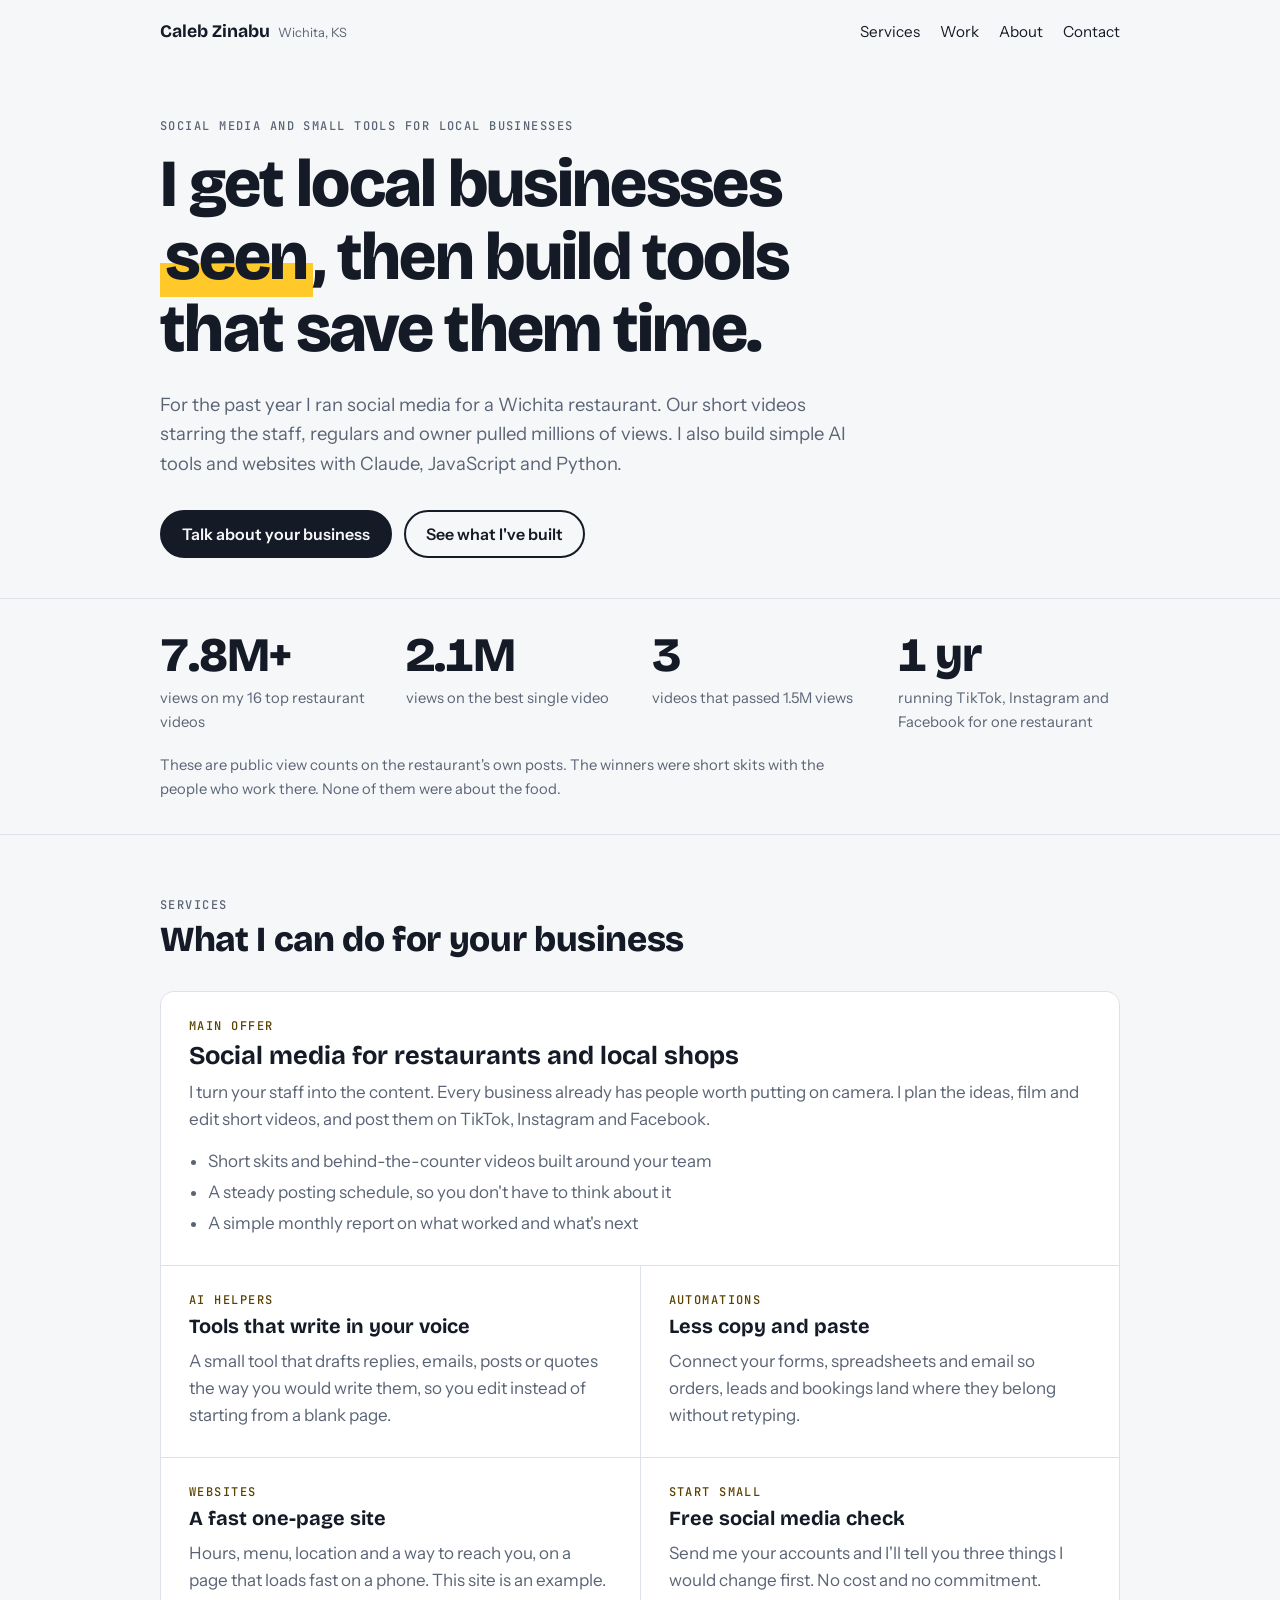
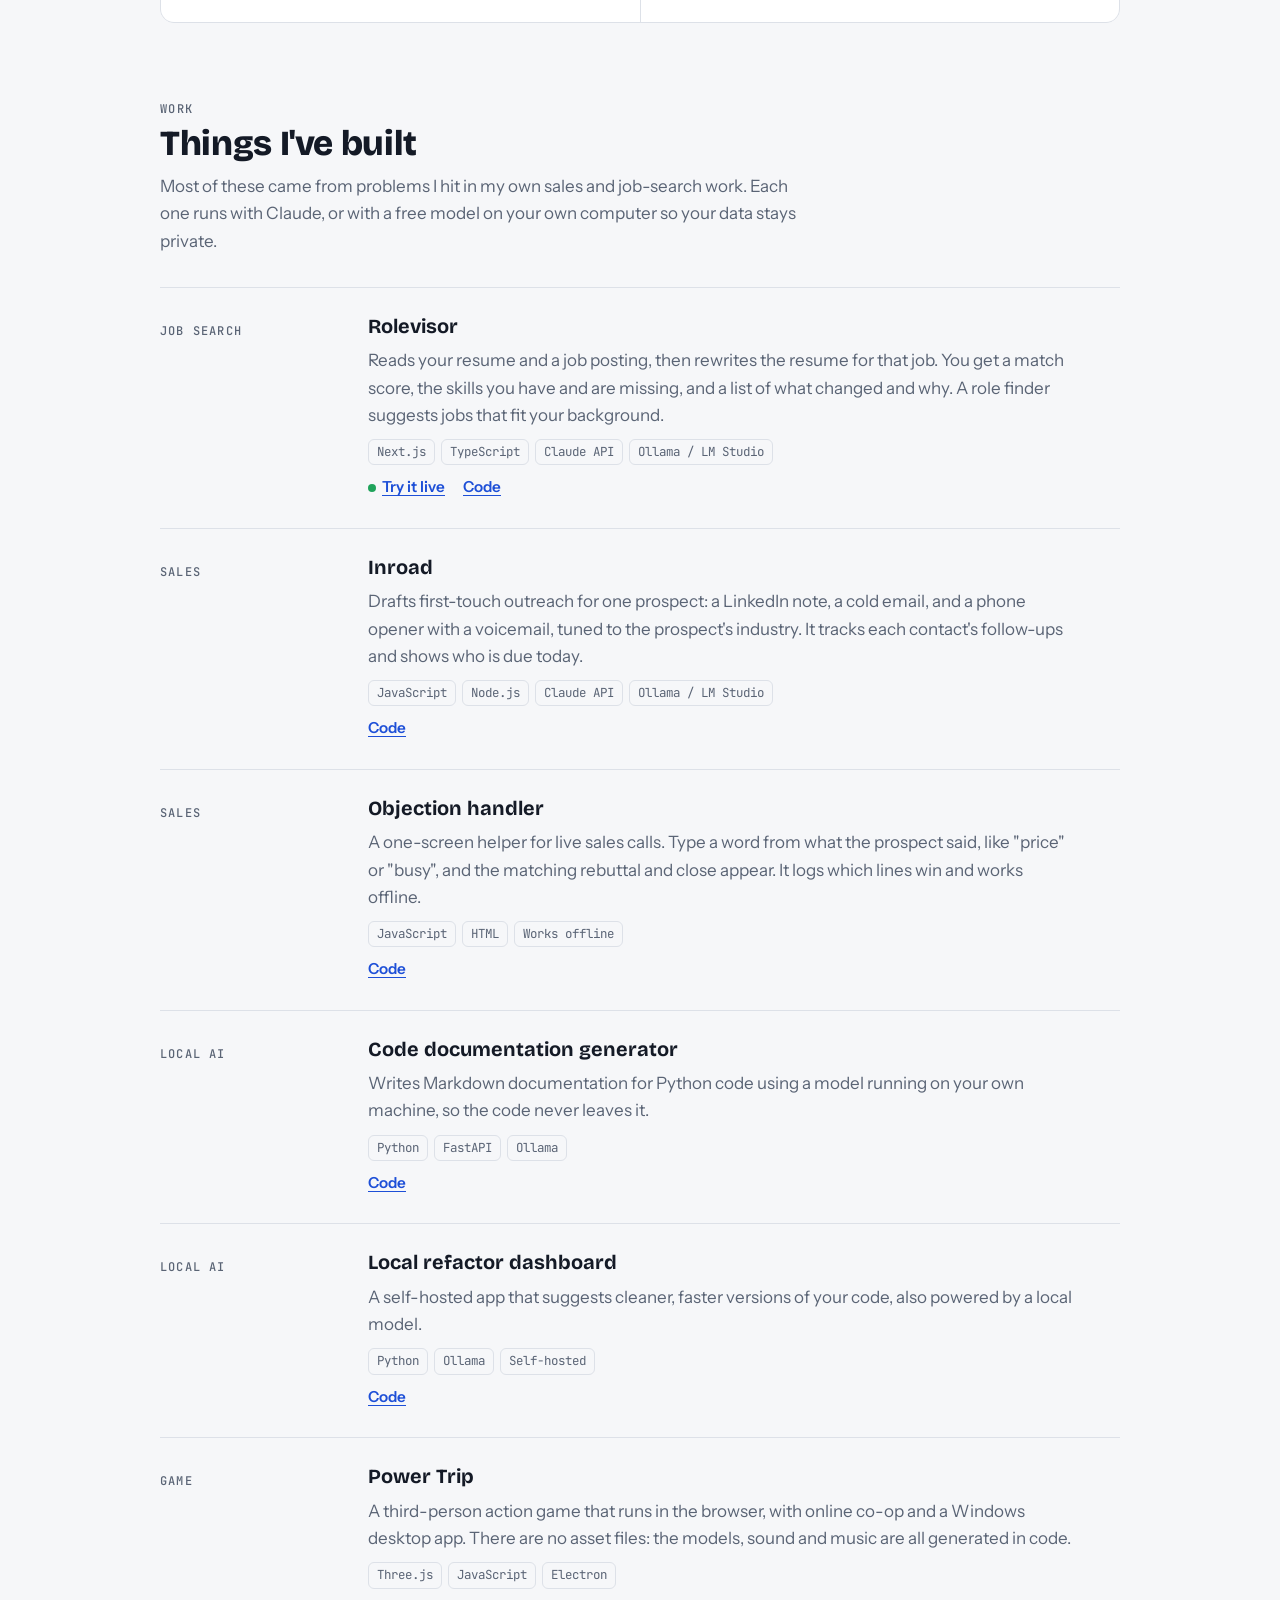
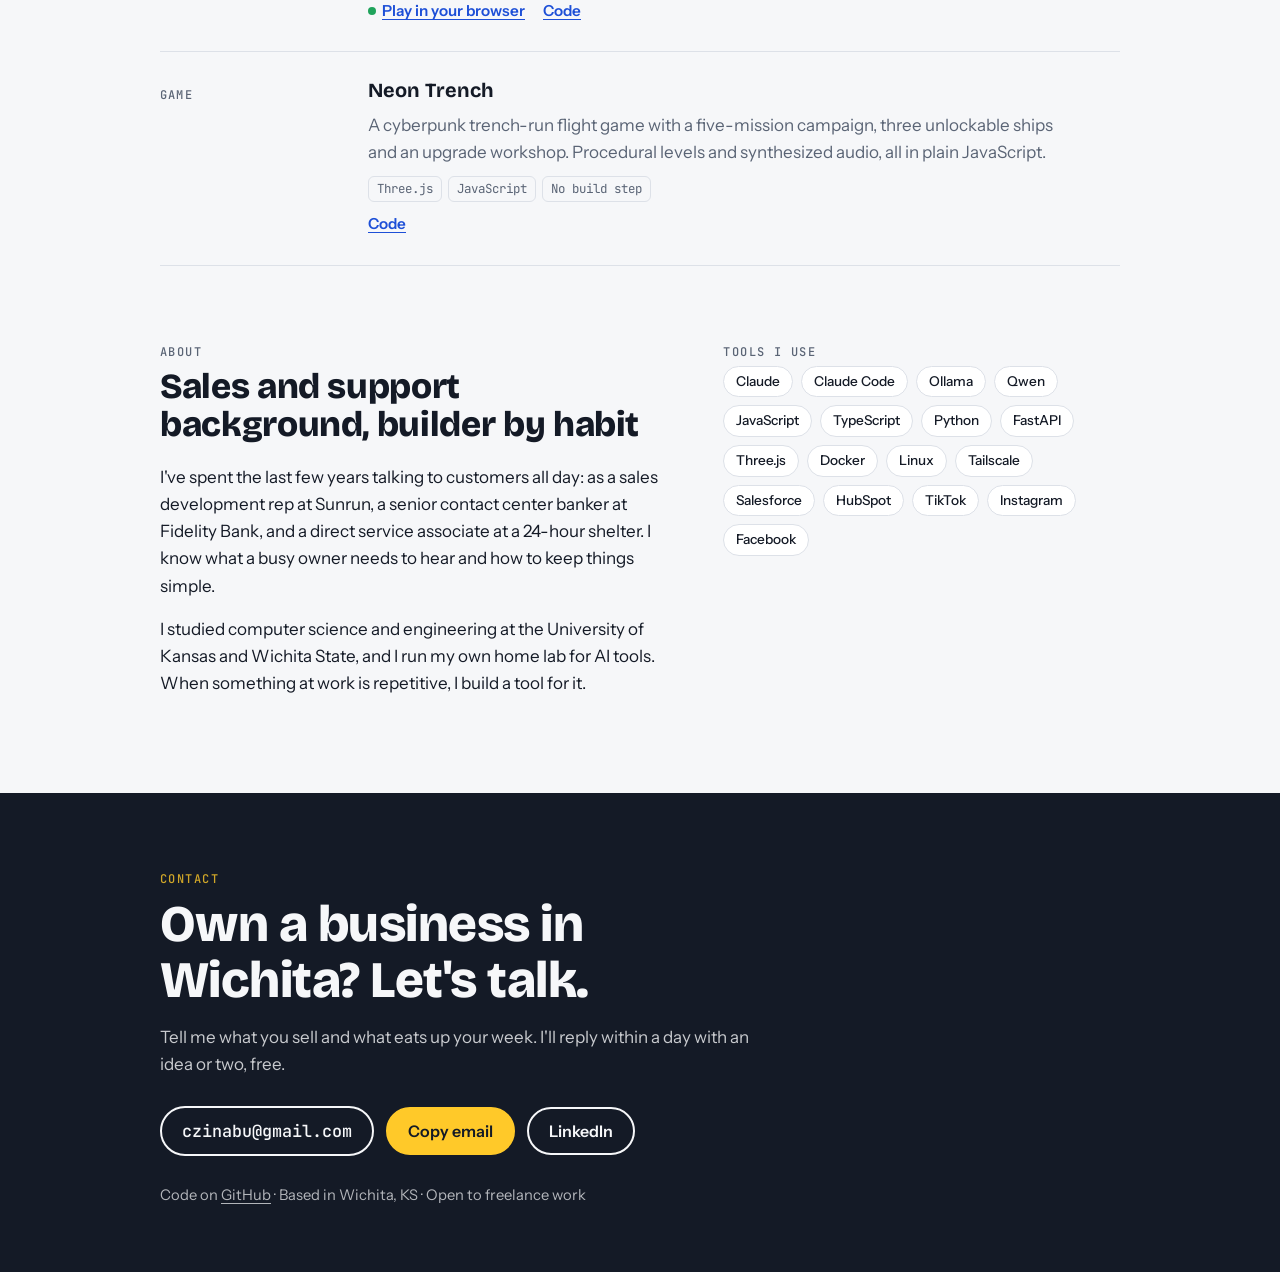
==== index.html @ 4f0d74f5 "Add one-page portfolio site Co-Authored-By: Claude Opus 5.5 <noreply@anthropic.com> Claude-Session: " ====
<!doctype html>
<html lang="en">
<head>
<meta charset="utf-8">
<meta name="viewport" content="width=device-width, initial-scale=1, viewport-fit=cover">
<title>Caleb Zinabu</title>
<meta name="claude:viewport-fit-sides" content="cover">
<meta name="description" content="Caleb Zinabu, Wichita, KS. Short-form video for local restaurants and small AI tools and websites for small businesses.">
<link rel="preconnect" href="https://fonts.googleapis.com">
<link rel="preconnect" href="https://fonts.gstatic.com" crossorigin>
<link rel="stylesheet" href="https://fonts.googleapis.com/css2?family=Bricolage+Grotesque:opsz,wght@12..96,500;12..96,700;12..96,800&family=Instrument+Sans:wght@400;500;600&family=JetBrains+Mono:wght@400;500&display=swap">
<style>
/* Layout: one narrow column, a big-number proof strip, then work in plain rows. Sunflower yellow marks only the claims worth proving. */
:root{
  --bg:#f6f7f9; --surface:#ffffff; --ink:#141a26; --muted:#5a6475; --line:#dde1e8;
  --sun:#ffc929; --sun-ink:#5a4100; --link:#1d4fd7;
  --display:"Bricolage Grotesque", "Arial Narrow", system-ui, sans-serif;
  --body:"Instrument Sans", system-ui, -apple-system, "Segoe UI", sans-serif;
  --mono:"JetBrains Mono", ui-monospace, SFMono-Regular, Menlo, monospace;
}
@media (prefers-color-scheme: dark){:root:not([data-theme="light"]){
  --bg:#0f131b; --surface:#171c27; --ink:#eef1f6; --muted:#9aa4b5; --line:#2a3140;
  --sun:#ffcf3f; --sun-ink:#ffd65c; --link:#8fb0ff; color-scheme:dark}}
:root[data-theme="dark"]{
  --bg:#0f131b; --surface:#171c27; --ink:#eef1f6; --muted:#9aa4b5; --line:#2a3140;
  --sun:#ffcf3f; --sun-ink:#ffd65c; --link:#8fb0ff; color-scheme:dark}

*{box-sizing:border-box}
body{background:var(--bg);color:var(--ink);font:400 1.0625rem/1.6 var(--body);margin:0;-webkit-font-smoothing:antialiased}
a{color:var(--link);text-underline-offset:3px}
a:focus-visible,button:focus-visible{outline:3px solid var(--sun);outline-offset:2px;border-radius:4px}
.wrap{max-width:62rem;margin:0 auto;padding-left:max(16px,env(safe-area-inset-left,0px));padding-right:max(16px,env(safe-area-inset-right,0px))}
h1,h2,h3{font-family:var(--display);text-wrap:balance;margin:0;line-height:1.08}
h2{font-size:clamp(1.6rem,3.4vw,2.2rem);font-weight:800;letter-spacing:-.01em}
h3{font-size:1.25rem;font-weight:700}
p{margin:0}
.eyebrow{font:500 .75rem/1 var(--mono);text-transform:uppercase;letter-spacing:.12em;color:var(--muted)}
.mark{background:linear-gradient(transparent 58%,var(--sun) 58%);color:inherit;padding:0 .08em}

header.top{padding-block:20px}
header.top .wrap{display:flex;justify-content:space-between;align-items:center;gap:16px;flex-wrap:wrap}
.brand{font:700 1.1rem/1 var(--display);color:var(--ink);text-decoration:none}
.brand small{font:400 .8rem var(--body);color:var(--muted);margin-left:8px}
nav{display:flex;gap:20px;flex-wrap:wrap;font-size:.95rem}
nav a{color:var(--ink);text-decoration:none}
nav a:hover{text-decoration:underline}

.hero{padding-block:56px 40px}
.hero h1{font-size:clamp(2.3rem,6.2vw,4.2rem);font-weight:800;letter-spacing:-.025em;max-width:16ch}
.hero .lede{margin-top:24px;max-width:58ch;font-size:1.15rem;color:var(--muted)}
.cta{display:flex;gap:12px;flex-wrap:wrap;margin-top:32px}
.btn{display:inline-flex;align-items:center;gap:8px;padding:12px 20px;border-radius:999px;font:600 1rem var(--body);text-decoration:none;border:2px solid var(--ink);cursor:pointer}
.btn.primary{background:var(--ink);color:var(--bg)}
.btn.ghost{background:transparent;color:var(--ink)}

.proof{border-block:1px solid var(--line);padding-block:32px}
.stats{display:grid;grid-template-columns:repeat(4,minmax(0,1fr));gap:24px}
.stat b{display:block;font:800 clamp(2rem,4.6vw,3rem)/1 var(--display);letter-spacing:-.02em;font-variant-numeric:tabular-nums}
.stat span{display:block;margin-top:8px;font-size:.92rem;color:var(--muted);max-width:22ch}
.proof .note{margin-top:20px;font-size:.92rem;color:var(--muted);max-width:70ch}

section.block{padding-block:64px}
.head{display:flex;flex-direction:column;gap:10px;margin-bottom:32px;max-width:60ch}
.head p{color:var(--muted)}

.services{display:grid;grid-template-columns:repeat(2,minmax(0,1fr));gap:1px;background:var(--line);border:1px solid var(--line);border-radius:14px;overflow:hidden}
.svc{background:var(--surface);padding:28px;display:flex;flex-direction:column;gap:10px;min-width:0}
.svc .eyebrow{color:var(--sun-ink)}
.svc p{color:var(--muted)}
.svc.lead{grid-column:1/-1}
.svc.lead h3{font-size:1.6rem}
.svc ul{margin:4px 0 0;padding-left:1.1em;color:var(--muted)}
.svc li+li{margin-top:4px}

.proj{display:grid;grid-template-columns:11rem minmax(0,1fr);gap:8px 32px;padding-block:28px;border-top:1px solid var(--line)}
.proj:last-child{border-bottom:1px solid var(--line)}
.proj .kind{font:500 .75rem/1.5 var(--mono);text-transform:uppercase;letter-spacing:.1em;color:var(--muted);padding-top:6px}
.proj .body{display:flex;flex-direction:column;gap:10px;min-width:0}
.proj .body p{color:var(--muted);max-width:64ch}
.tags{display:flex;flex-wrap:wrap;gap:6px}
.tags span{font:400 .78rem/1 var(--mono);padding:6px 8px;border:1px solid var(--line);border-radius:6px;color:var(--muted)}
.links{display:flex;flex-wrap:wrap;gap:18px;font-weight:600;font-size:.95rem}
.live{display:inline-flex;align-items:center;gap:6px}
.live::before{content:"";width:8px;height:8px;border-radius:50%;background:#1fa35b}

.about{display:grid;grid-template-columns:minmax(0,1.3fr) minmax(0,1fr);gap:48px}
.about p+p{margin-top:16px}
.about .col p{color:var(--muted)}
.kit{display:flex;flex-wrap:wrap;gap:8px;margin-top:8px}
.kit span{font:500 .85rem/1 var(--body);padding:8px 12px;background:var(--surface);border:1px solid var(--line);border-radius:999px}

.contact{background:var(--ink);color:var(--bg);padding-block:64px;margin-top:32px}
.contact h2{color:var(--bg);font-size:clamp(2rem,5vw,3.2rem);max-width:18ch}
.contact p{color:var(--bg);opacity:.8;margin-top:16px;max-width:56ch}
.contact .row{display:flex;flex-wrap:wrap;gap:12px;align-items:center;margin-top:28px}
.email{font:500 1.05rem var(--mono);background:transparent;color:var(--bg);border:2px solid var(--bg);border-radius:999px;padding:12px 20px;user-select:all}
.contact .btn.primary{background:var(--sun);border-color:var(--sun);color:#141a26}
.contact .btn.ghost{border-color:var(--bg);color:var(--bg)}
.contact .meta{margin-top:28px;font-size:.92rem;opacity:.7}
.contact .meta a{color:var(--bg)}
#copied{font-size:.9rem;color:var(--sun)}

@media (max-width:760px){
  .stats{grid-template-columns:repeat(2,minmax(0,1fr))}
  .services{grid-template-columns:minmax(0,1fr)}
  .proj{grid-template-columns:minmax(0,1fr)}
  .proj .kind{padding-top:0}
  .about{grid-template-columns:minmax(0,1fr);gap:32px}
  nav{display:none}
}
@media (prefers-reduced-motion:no-preference){.btn{transition:transform .15s}.btn:hover{transform:translateY(-1px)}}
</style>
</head>
<body>

<header class="top">
  <div class="wrap">
    <a class="brand" href="#top">Caleb Zinabu<small>Wichita, KS</small></a>
    <nav aria-label="Sections">
      <a href="#services">Services</a>
      <a href="#work">Work</a>
      <a href="#about">About</a>
      <a href="#contact">Contact</a>
    </nav>
  </div>
</header>

<main id="top">
  <section class="hero">
    <div class="wrap">
      <p class="eyebrow">Social media and small tools for local businesses</p>
      <h1 style="margin-top:16px">I get local businesses <span class="mark">seen</span>, then build tools that save them time.</h1>
      <p class="lede">For the past year I ran social media for a Wichita restaurant. Our short videos starring the staff, regulars and owner pulled millions of views. I also build simple AI tools and websites with Claude, JavaScript and Python.</p>
      <div class="cta">
        <a class="btn primary" href="#contact">Talk about your business</a>
        <a class="btn ghost" href="#work">See what I've built</a>
      </div>
    </div>
  </section>

  <section class="proof" aria-label="Results">
    <div class="wrap">
      <div class="stats">
        <div class="stat"><b>7.8M+</b><span>views on my 16 top restaurant videos</span></div>
        <div class="stat"><b>2.1M</b><span>views on the best single video</span></div>
        <div class="stat"><b>3</b><span>videos that passed 1.5M views</span></div>
        <div class="stat"><b>1 yr</b><span>running TikTok, Instagram and Facebook for one restaurant</span></div>
      </div>
      <p class="note">These are public view counts on the restaurant's own posts. The winners were short skits with the people who work there. None of them were about the food.</p>
    </div>
  </section>

  <section class="block" id="services">
    <div class="wrap">
      <div class="head">
        <p class="eyebrow">Services</p>
        <h2>What I can do for your business</h2>
      </div>
      <div class="services">
        <div class="svc lead">
          <p class="eyebrow">Main offer</p>
          <h3>Social media for restaurants and local shops</h3>
          <p>I turn your staff into the content. Every business already has people worth putting on camera. I plan the ideas, film and edit short videos, and post them on TikTok, Instagram and Facebook.</p>
          <ul>
            <li>Short skits and behind-the-counter videos built around your team</li>
            <li>A steady posting schedule, so you don't have to think about it</li>
            <li>A simple monthly report on what worked and what's next</li>
          </ul>
        </div>
        <div class="svc">
          <p class="eyebrow">AI helpers</p>
          <h3>Tools that write in your voice</h3>
          <p>A small tool that drafts replies, emails, posts or quotes the way you would write them, so you edit instead of starting from a blank page.</p>
        </div>
        <div class="svc">
          <p class="eyebrow">Automations</p>
          <h3>Less copy and paste</h3>
          <p>Connect your forms, spreadsheets and email so orders, leads and bookings land where they belong without retyping.</p>
        </div>
        <div class="svc">
          <p class="eyebrow">Websites</p>
          <h3>A fast one-page site</h3>
          <p>Hours, menu, location and a way to reach you, on a page that loads fast on a phone. This site is an example.</p>
        </div>
        <div class="svc">
          <p class="eyebrow">Start small</p>
          <h3>Free social media check</h3>
          <p>Send me your accounts and I'll tell you three things I would change first. No cost and no commitment.</p>
        </div>
      </div>
    </div>
  </section>

  <section class="block" id="work" style="padding-top:16px">
    <div class="wrap">
      <div class="head">
        <p class="eyebrow">Work</p>
        <h2>Things I've built</h2>
        <p>Most of these came from problems I hit in my own sales and job-search work. Each one runs with Claude, or with a free model on your own computer so your data stays private.</p>
      </div>

      <article class="proj">
        <p class="kind">Job search</p>
        <div class="body">
          <h3>Rolevisor</h3>
          <p>Reads your resume and a job posting, then rewrites the resume for that job. You get a match score, the skills you have and are missing, and a list of what changed and why. A role finder suggests jobs that fit your background.</p>
          <div class="tags"><span>Next.js</span><span>TypeScript</span><span>Claude API</span><span>Ollama / LM Studio</span></div>
          <div class="links"><a class="live" href="https://rolevisor.vercel.app">Try it live</a><a href="https://github.com/czinabu/rolevisor">Code</a></div>
        </div>
      </article>

      <article class="proj">
        <p class="kind">Sales</p>
        <div class="body">
          <h3>Inroad</h3>
          <p>Drafts first-touch outreach for one prospect: a LinkedIn note, a cold email, and a phone opener with a voicemail, tuned to the prospect's industry. It tracks each contact's follow-ups and shows who is due today.</p>
          <div class="tags"><span>JavaScript</span><span>Node.js</span><span>Claude API</span><span>Ollama / LM Studio</span></div>
          <div class="links"><a href="https://github.com/czinabu/inroad-outreach">Code</a></div>
        </div>
      </article>

      <article class="proj">
        <p class="kind">Sales</p>
        <div class="body">
          <h3>Objection handler</h3>
          <p>A one-screen helper for live sales calls. Type a word from what the prospect said, like "price" or "busy", and the matching rebuttal and close appear. It logs which lines win and works offline.</p>
          <div class="tags"><span>JavaScript</span><span>HTML</span><span>Works offline</span></div>
          <div class="links"><a href="https://github.com/czinabu/sdr-objection-handler">Code</a></div>
        </div>
      </article>

      <article class="proj">
        <p class="kind">Local AI</p>
        <div class="body">
          <h3>Code documentation generator</h3>
          <p>Writes Markdown documentation for Python code using a model running on your own machine, so the code never leaves it.</p>
          <div class="tags"><span>Python</span><span>FastAPI</span><span>Ollama</span></div>
          <div class="links"><a href="https://github.com/czinabu/code-documentation-generator">Code</a></div>
        </div>
      </article>

      <article class="proj">
        <p class="kind">Local AI</p>
        <div class="body">
          <h3>Local refactor dashboard</h3>
          <p>A self-hosted app that suggests cleaner, faster versions of your code, also powered by a local model.</p>
          <div class="tags"><span>Python</span><span>Ollama</span><span>Self-hosted</span></div>
          <div class="links"><a href="https://github.com/czinabu/local-refactor-dashboard">Code</a></div>
        </div>
      </article>

      <article class="proj">
        <p class="kind">Game</p>
        <div class="body">
          <h3>Power Trip</h3>
          <p>A third-person action game that runs in the browser, with online co-op and a Windows desktop app. There are no asset files: the models, sound and music are all generated in code.</p>
          <div class="tags"><span>Three.js</span><span>JavaScript</span><span>Electron</span></div>
          <div class="links"><a class="live" href="https://sw-power-trip.vercel.app">Play in your browser</a><a href="https://github.com/czinabu/power-trip">Code</a></div>
        </div>
      </article>

      <article class="proj">
        <p class="kind">Game</p>
        <div class="body">
          <h3>Neon Trench</h3>
          <p>A cyberpunk trench-run flight game with a five-mission campaign, three unlockable ships and an upgrade workshop. Procedural levels and synthesized audio, all in plain JavaScript.</p>
          <div class="tags"><span>Three.js</span><span>JavaScript</span><span>No build step</span></div>
          <div class="links"><a href="https://github.com/czinabu/neon-trench">Code</a></div>
        </div>
      </article>
    </div>
  </section>

  <section class="block" id="about" style="padding-top:16px">
    <div class="wrap about">
      <div>
        <p class="eyebrow">About</p>
        <h2 style="margin-top:10px;margin-bottom:20px">Sales and support background, builder by habit</h2>
        <p>I've spent the last few years talking to customers all day: as a sales development rep at Sunrun, a senior contact center banker at Fidelity Bank, and a direct service associate at a 24-hour shelter. I know what a busy owner needs to hear and how to keep things simple.</p>
        <p>I studied computer science and engineering at the University of Kansas and Wichita State, and I run my own home lab for AI tools. When something at work is repetitive, I build a tool for it.</p>
      </div>
      <div class="col">
        <p class="eyebrow">Tools I use</p>
        <div class="kit">
          <span>Claude</span><span>Claude Code</span><span>Ollama</span><span>Qwen</span><span>JavaScript</span><span>TypeScript</span><span>Python</span><span>FastAPI</span><span>Three.js</span><span>Docker</span><span>Linux</span><span>Tailscale</span><span>Salesforce</span><span>HubSpot</span><span>TikTok</span><span>Instagram</span><span>Facebook</span>
        </div>
      </div>
    </div>
  </section>
</main>

<footer class="contact" id="contact">
  <div class="wrap">
    <p class="eyebrow" style="color:var(--sun)">Contact</p>
    <h2 style="margin-top:12px">Own a business in Wichita? Let's talk.</h2>
    <p>Tell me what you sell and what eats up your week. I'll reply within a day with an idea or two, free.</p>
    <div class="row">
      <span class="email" id="email">czinabu@gmail.com</span>
      <button class="btn primary" id="copy" type="button">Copy email</button>
      <a class="btn ghost" href="https://www.linkedin.com/in/calebzinabu/">LinkedIn</a>
      <span id="copied" aria-live="polite"></span>
    </div>
    <p class="meta">Code on <a href="https://github.com/czinabu">GitHub</a> · Based in Wichita, KS · Open to freelance work</p>
  </div>
</footer>

<script>
(function(){
  var b=document.getElementById('copy'),o=document.getElementById('copied'),e=document.getElementById('email');
  b.addEventListener('click',function(){
    var t=e.textContent.trim();
    function sel(){var r=document.createRange();r.selectNodeContents(e);var s=getSelection();s.removeAllRanges();s.addRange(r);o.textContent='Selected. Press Ctrl+C to copy.';}
    if(navigator.clipboard&&navigator.clipboard.writeText){navigator.clipboard.writeText(t).then(function(){o.textContent='Copied';},sel);}else{sel();}
  });
})();
</script>
</body>
</html>
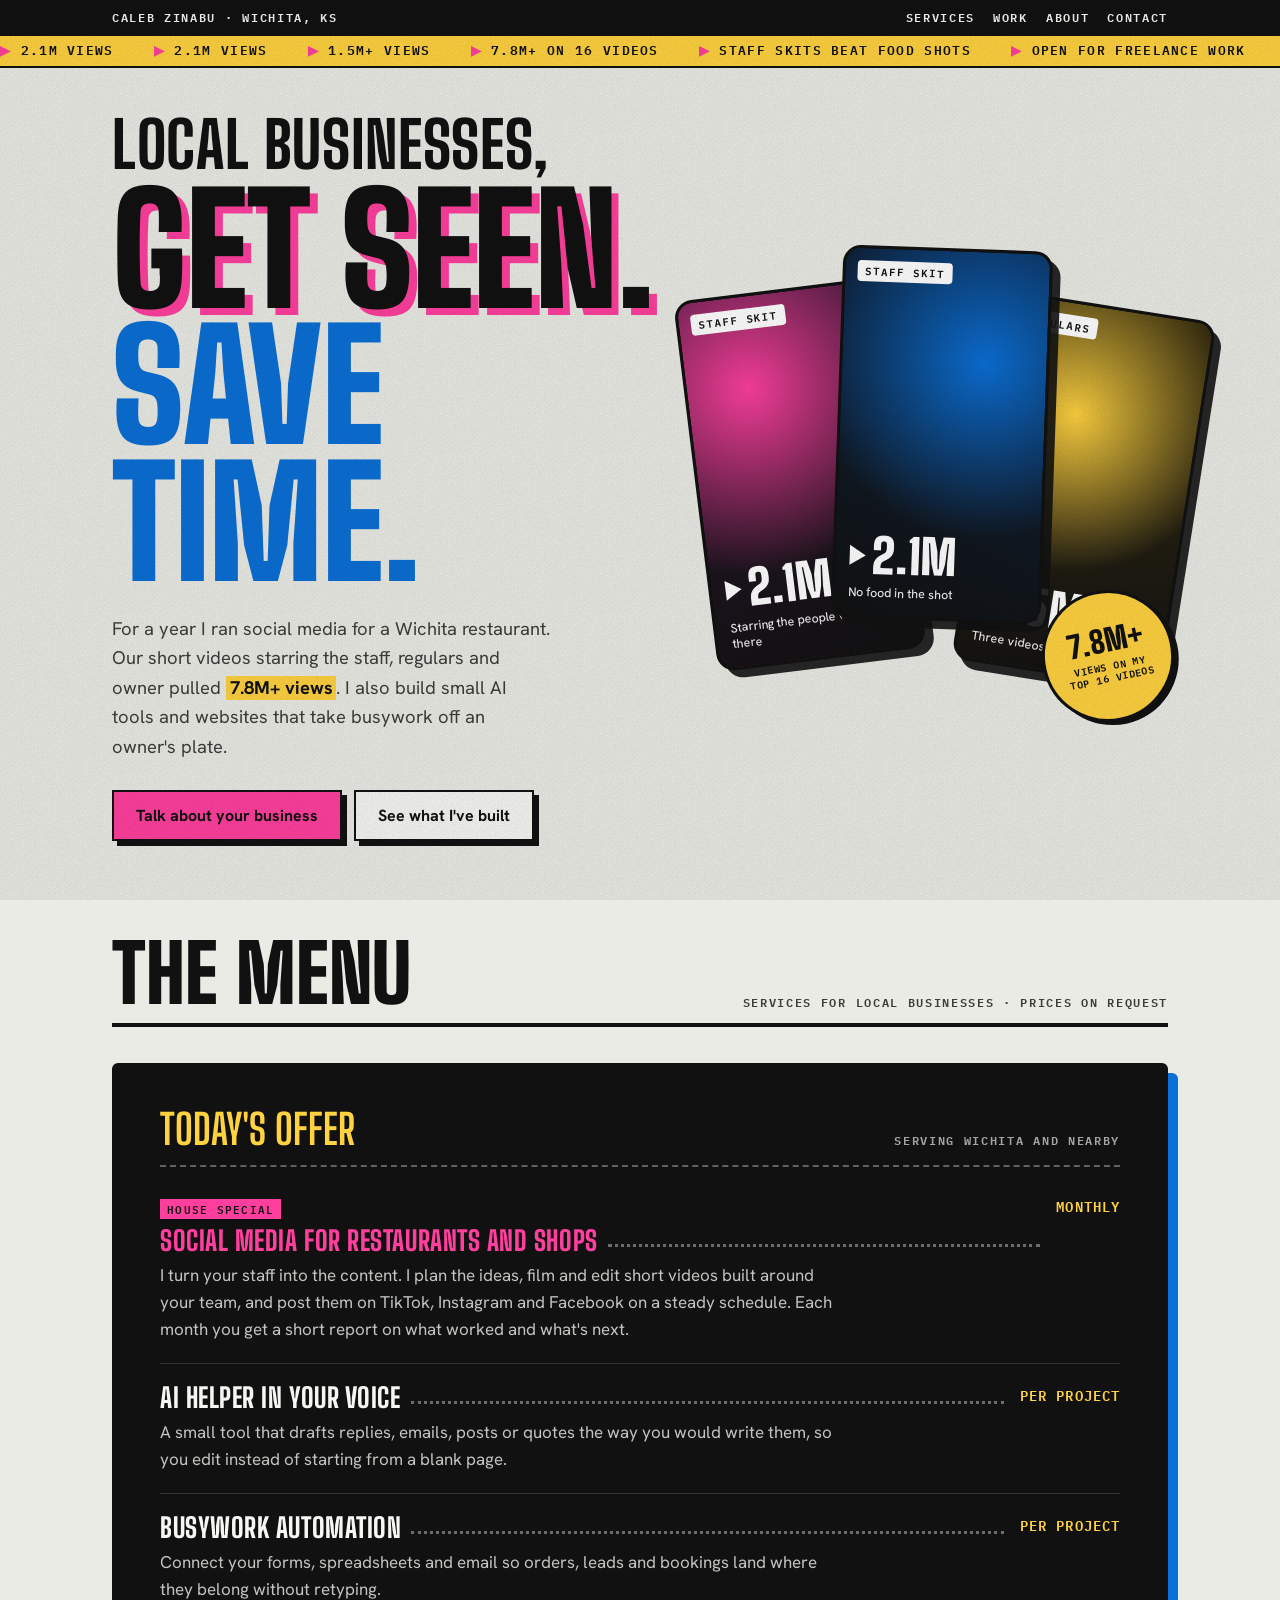
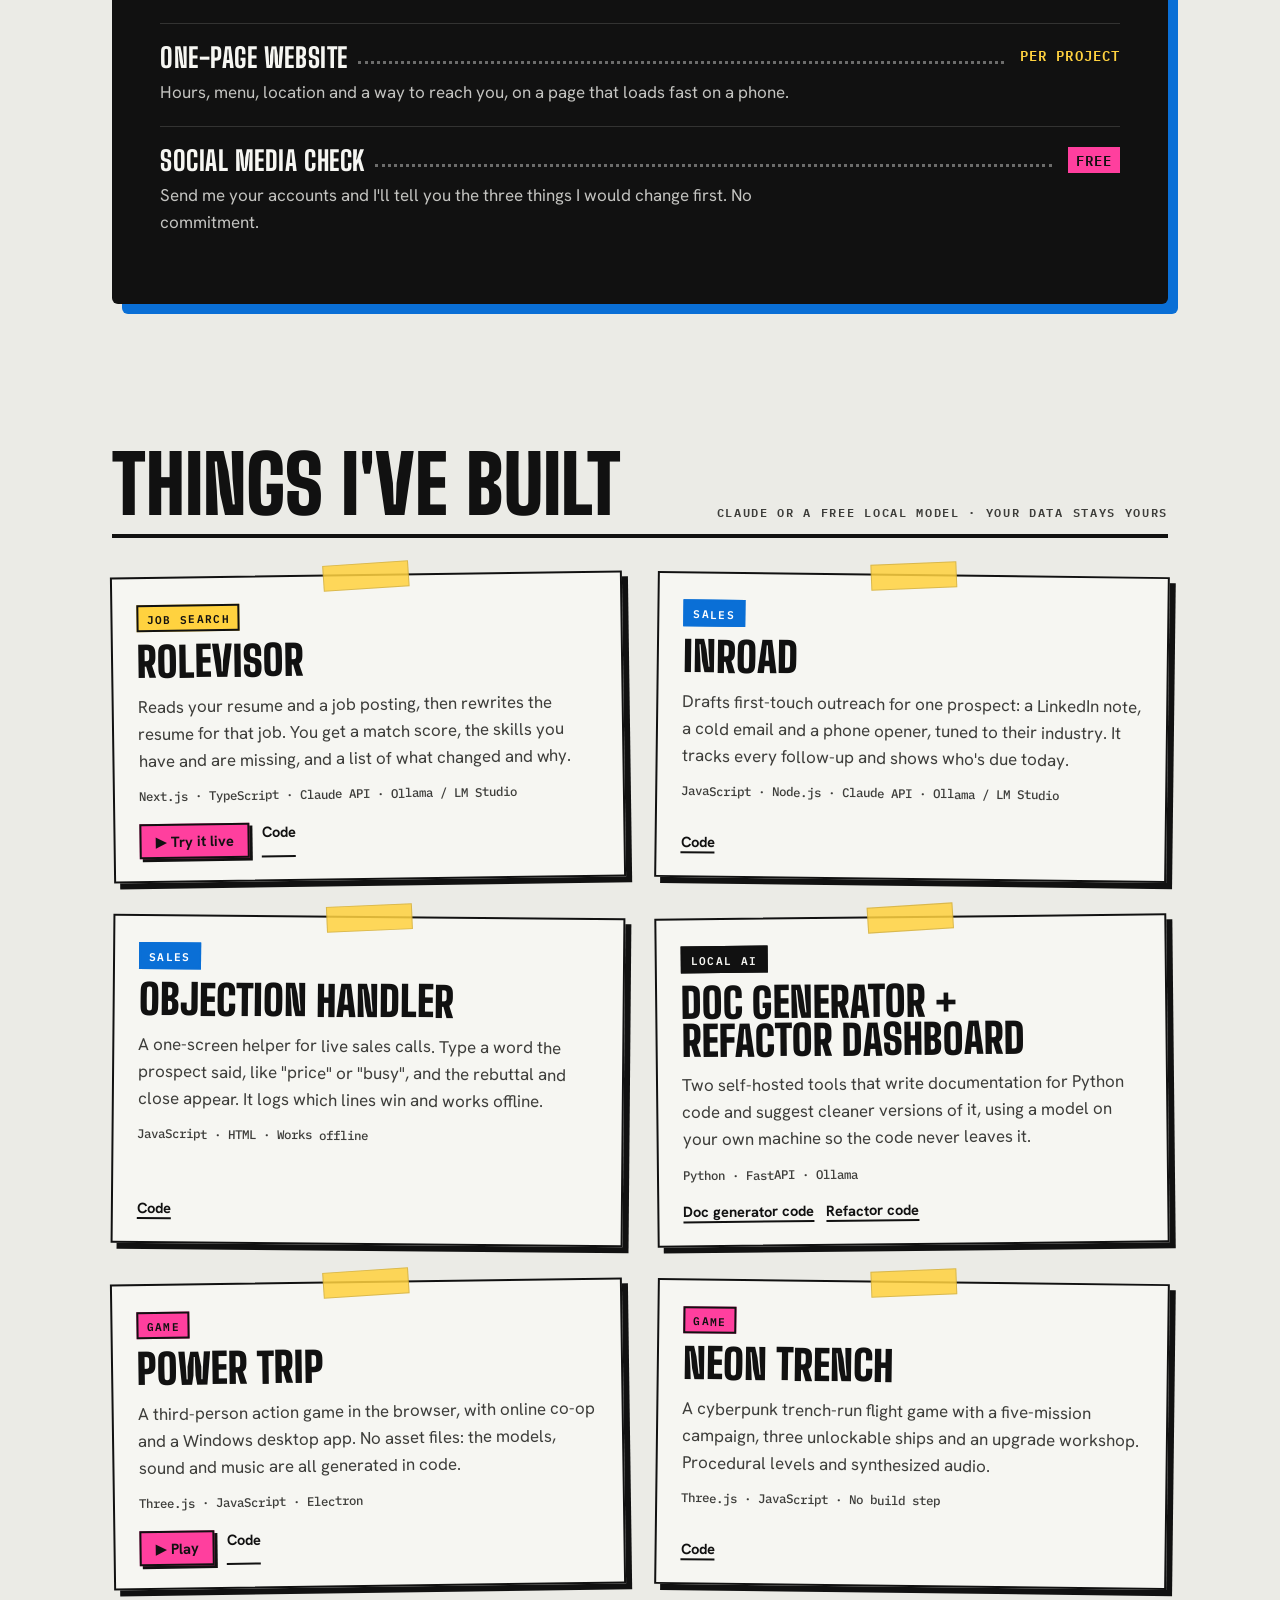
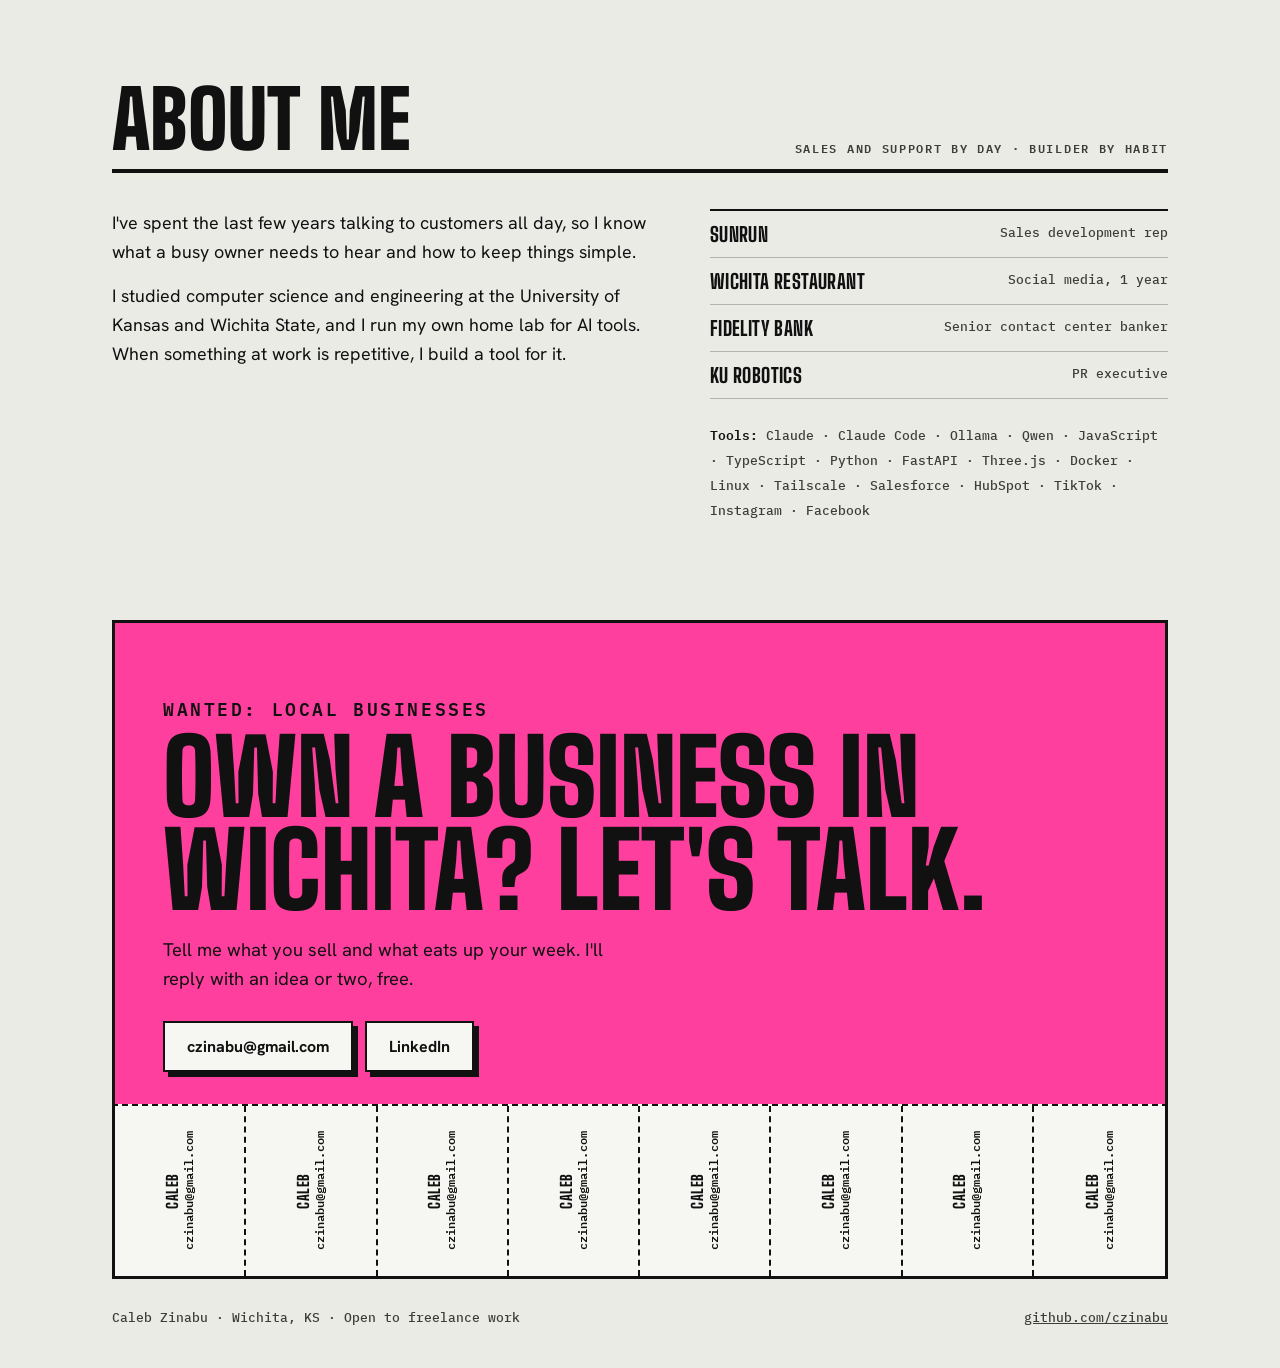
==== commit 563cb4db: "Redesign site as a local flyer and menu board Co-Authored-By: Claude Opus 5.5 <noreply@anthropic.com" ====
--- a/index.html
+++ b/index.html
@@ -5,312 +5,349 @@
 <meta name="viewport" content="width=device-width, initial-scale=1, viewport-fit=cover">
 <title>Caleb Zinabu</title>
 <meta name="claude:viewport-fit-sides" content="cover">
-<meta name="description" content="Caleb Zinabu, Wichita, KS. Short-form video for local restaurants and small AI tools and websites for small businesses.">
+<meta name="description" content="Caleb Zinabu, Wichita, KS. Short-form video for local restaurants, plus small AI tools and websites for small businesses.">
 <link rel="preconnect" href="https://fonts.googleapis.com">
 <link rel="preconnect" href="https://fonts.gstatic.com" crossorigin>
-<link rel="stylesheet" href="https://fonts.googleapis.com/css2?family=Bricolage+Grotesque:opsz,wght@12..96,500;12..96,700;12..96,800&family=Instrument+Sans:wght@400;500;600&family=JetBrains+Mono:wght@400;500&display=swap">
+<link rel="stylesheet" href="https://fonts.googleapis.com/css2?family=Big+Shoulders+Display:wght@700;800;900&family=Hanken+Grotesk:wght@400;500;600;700&family=IBM+Plex+Mono:wght@500;600&display=swap">
 <style>
-/* Layout: one narrow column, a big-number proof strip, then work in plain rows. Sunflower yellow marks only the claims worth proving. */
+/* Layout: a riso-printed community-board flyer. Newsprint paper, black ink, fluoro pink and riso blue overprints.
+   Hero = poster headline + a fan of 9:16 video cards. Services = a restaurant menu board. Contact = tear-off flyer tabs.
+   Deliberately single-theme: the paper look stays the same in light and dark, with every color set explicitly. */
 :root{
-  --bg:#f6f7f9; --surface:#ffffff; --ink:#141a26; --muted:#5a6475; --line:#dde1e8;
-  --sun:#ffc929; --sun-ink:#5a4100; --link:#1d4fd7;
-  --display:"Bricolage Grotesque", "Arial Narrow", system-ui, sans-serif;
-  --body:"Instrument Sans", system-ui, -apple-system, "Segoe UI", sans-serif;
-  --mono:"JetBrains Mono", ui-monospace, SFMono-Regular, Menlo, monospace;
+  --paper:#ebebe6; --paper-2:#f6f6f2; --ink:#111111; --ink-soft:#3d3d3a;
+  --pink:#ff3f9e; --blue:#0a6fd6; --yellow:#ffd23f;
+  --display:"Big Shoulders Display", Impact, "Arial Narrow", sans-serif;
+  --body:"Hanken Grotesk", system-ui, -apple-system, "Segoe UI", sans-serif;
+  --mono:"IBM Plex Mono", ui-monospace, Menlo, monospace;
+  color-scheme:light;
 }
-@media (prefers-color-scheme: dark){:root:not([data-theme="light"]){
-  --bg:#0f131b; --surface:#171c27; --ink:#eef1f6; --muted:#9aa4b5; --line:#2a3140;
-  --sun:#ffcf3f; --sun-ink:#ffd65c; --link:#8fb0ff; color-scheme:dark}}
-:root[data-theme="dark"]{
-  --bg:#0f131b; --surface:#171c27; --ink:#eef1f6; --muted:#9aa4b5; --line:#2a3140;
-  --sun:#ffcf3f; --sun-ink:#ffd65c; --link:#8fb0ff; color-scheme:dark}
-
 *{box-sizing:border-box}
-body{background:var(--bg);color:var(--ink);font:400 1.0625rem/1.6 var(--body);margin:0;-webkit-font-smoothing:antialiased}
-a{color:var(--link);text-underline-offset:3px}
-a:focus-visible,button:focus-visible{outline:3px solid var(--sun);outline-offset:2px;border-radius:4px}
-.wrap{max-width:62rem;margin:0 auto;padding-left:max(16px,env(safe-area-inset-left,0px));padding-right:max(16px,env(safe-area-inset-right,0px))}
-h1,h2,h3{font-family:var(--display);text-wrap:balance;margin:0;line-height:1.08}
-h2{font-size:clamp(1.6rem,3.4vw,2.2rem);font-weight:800;letter-spacing:-.01em}
-h3{font-size:1.25rem;font-weight:700}
+html{background:var(--paper)}
+body{margin:0;background:var(--paper);color:var(--ink);font:400 1.0625rem/1.6 var(--body);-webkit-font-smoothing:antialiased;overflow-x:hidden}
+body::after{content:"";position:fixed;inset:0;pointer-events:none;z-index:50;opacity:.22;mix-blend-mode:multiply;
+  background-image:url("data:image/svg+xml;utf8,<svg xmlns='http://www.w3.org/2000/svg' width='160' height='160'><filter id='n'><feTurbulence type='fractalNoise' baseFrequency='.9' numOctaves='2' stitchTiles='stitch'/><feColorMatrix values='0 0 0 0 0  0 0 0 0 0  0 0 0 0 0  0 0 0 .55 0'/></filter><rect width='100%' height='100%' filter='url(%23n)'/></svg>")}
+a{color:inherit}
+a:focus-visible,button:focus-visible{outline:3px solid var(--blue);outline-offset:3px}
+.wrap{max-width:68rem;margin:0 auto;padding-left:max(16px,env(safe-area-inset-left,0px));padding-right:max(16px,env(safe-area-inset-right,0px))}
+h1,h2,h3{margin:0;font-family:var(--display);text-transform:uppercase;line-height:.9;text-wrap:balance}
 p{margin:0}
-.eyebrow{font:500 .75rem/1 var(--mono);text-transform:uppercase;letter-spacing:.12em;color:var(--muted)}
-.mark{background:linear-gradient(transparent 58%,var(--sun) 58%);color:inherit;padding:0 .08em}
-
-header.top{padding-block:20px}
-header.top .wrap{display:flex;justify-content:space-between;align-items:center;gap:16px;flex-wrap:wrap}
-.brand{font:700 1.1rem/1 var(--display);color:var(--ink);text-decoration:none}
-.brand small{font:400 .8rem var(--body);color:var(--muted);margin-left:8px}
-nav{display:flex;gap:20px;flex-wrap:wrap;font-size:.95rem}
-nav a{color:var(--ink);text-decoration:none}
-nav a:hover{text-decoration:underline}
-
-.hero{padding-block:56px 40px}
-.hero h1{font-size:clamp(2.3rem,6.2vw,4.2rem);font-weight:800;letter-spacing:-.025em;max-width:16ch}
-.hero .lede{margin-top:24px;max-width:58ch;font-size:1.15rem;color:var(--muted)}
-.cta{display:flex;gap:12px;flex-wrap:wrap;margin-top:32px}
-.btn{display:inline-flex;align-items:center;gap:8px;padding:12px 20px;border-radius:999px;font:600 1rem var(--body);text-decoration:none;border:2px solid var(--ink);cursor:pointer}
-.btn.primary{background:var(--ink);color:var(--bg)}
-.btn.ghost{background:transparent;color:var(--ink)}
-
-.proof{border-block:1px solid var(--line);padding-block:32px}
-.stats{display:grid;grid-template-columns:repeat(4,minmax(0,1fr));gap:24px}
-.stat b{display:block;font:800 clamp(2rem,4.6vw,3rem)/1 var(--display);letter-spacing:-.02em;font-variant-numeric:tabular-nums}
-.stat span{display:block;margin-top:8px;font-size:.92rem;color:var(--muted);max-width:22ch}
-.proof .note{margin-top:20px;font-size:.92rem;color:var(--muted);max-width:70ch}
-
-section.block{padding-block:64px}
-.head{display:flex;flex-direction:column;gap:10px;margin-bottom:32px;max-width:60ch}
-.head p{color:var(--muted)}
-
-.services{display:grid;grid-template-columns:repeat(2,minmax(0,1fr));gap:1px;background:var(--line);border:1px solid var(--line);border-radius:14px;overflow:hidden}
-.svc{background:var(--surface);padding:28px;display:flex;flex-direction:column;gap:10px;min-width:0}
-.svc .eyebrow{color:var(--sun-ink)}
-.svc p{color:var(--muted)}
-.svc.lead{grid-column:1/-1}
-.svc.lead h3{font-size:1.6rem}
-.svc ul{margin:4px 0 0;padding-left:1.1em;color:var(--muted)}
-.svc li+li{margin-top:4px}
-
-.proj{display:grid;grid-template-columns:11rem minmax(0,1fr);gap:8px 32px;padding-block:28px;border-top:1px solid var(--line)}
-.proj:last-child{border-bottom:1px solid var(--line)}
-.proj .kind{font:500 .75rem/1.5 var(--mono);text-transform:uppercase;letter-spacing:.1em;color:var(--muted);padding-top:6px}
-.proj .body{display:flex;flex-direction:column;gap:10px;min-width:0}
-.proj .body p{color:var(--muted);max-width:64ch}
-.tags{display:flex;flex-wrap:wrap;gap:6px}
-.tags span{font:400 .78rem/1 var(--mono);padding:6px 8px;border:1px solid var(--line);border-radius:6px;color:var(--muted)}
-.links{display:flex;flex-wrap:wrap;gap:18px;font-weight:600;font-size:.95rem}
-.live{display:inline-flex;align-items:center;gap:6px}
-.live::before{content:"";width:8px;height:8px;border-radius:50%;background:#1fa35b}
-
-.about{display:grid;grid-template-columns:minmax(0,1.3fr) minmax(0,1fr);gap:48px}
-.about p+p{margin-top:16px}
-.about .col p{color:var(--muted)}
-.kit{display:flex;flex-wrap:wrap;gap:8px;margin-top:8px}
-.kit span{font:500 .85rem/1 var(--body);padding:8px 12px;background:var(--surface);border:1px solid var(--line);border-radius:999px}
-
-.contact{background:var(--ink);color:var(--bg);padding-block:64px;margin-top:32px}
-.contact h2{color:var(--bg);font-size:clamp(2rem,5vw,3.2rem);max-width:18ch}
-.contact p{color:var(--bg);opacity:.8;margin-top:16px;max-width:56ch}
-.contact .row{display:flex;flex-wrap:wrap;gap:12px;align-items:center;margin-top:28px}
-.email{font:500 1.05rem var(--mono);background:transparent;color:var(--bg);border:2px solid var(--bg);border-radius:999px;padding:12px 20px;user-select:all}
-.contact .btn.primary{background:var(--sun);border-color:var(--sun);color:#141a26}
-.contact .btn.ghost{border-color:var(--bg);color:var(--bg)}
-.contact .meta{margin-top:28px;font-size:.92rem;opacity:.7}
-.contact .meta a{color:var(--bg)}
-#copied{font-size:.9rem;color:var(--sun)}
-
-@media (max-width:760px){
-  .stats{grid-template-columns:repeat(2,minmax(0,1fr))}
-  .services{grid-template-columns:minmax(0,1fr)}
-  .proj{grid-template-columns:minmax(0,1fr)}
-  .proj .kind{padding-top:0}
+.label{font:600 .75rem/1.2 var(--mono);text-transform:uppercase;letter-spacing:.14em}
+/* overprint: a pink copy of the text sits offset behind black ink */
+.over{position:relative;display:inline-block}
+.over::before{content:attr(data-t);position:absolute;left:.05em;top:.05em;white-space:nowrap;color:var(--pink);z-index:-1;mix-blend-mode:multiply}
+
+/* top strip + ticker */
+.strip{background:var(--ink);color:var(--paper-2)}
+.strip .wrap{display:flex;justify-content:space-between;align-items:center;gap:12px;padding-block:10px;flex-wrap:wrap}
+.strip a{text-decoration:none}
+.strip nav{display:flex;gap:18px;flex-wrap:wrap}
+.strip nav a:hover{color:var(--yellow)}
+.ticker{background:var(--yellow);border-block:2px solid var(--ink);overflow:hidden;white-space:nowrap}
+.ticker .track{display:inline-flex;gap:40px;padding-block:8px;font:600 .82rem/1 var(--mono);text-transform:uppercase;letter-spacing:.1em}
+.ticker .track span::before{content:"▶ ";color:var(--pink)}
+@media (prefers-reduced-motion:no-preference){.ticker .track{animation:tick 38s linear infinite}@keyframes tick{to{transform:translateX(-50%)}}}
+
+/* hero */
+.hero{padding-block:48px 72px;position:relative;isolation:isolate}
+.hero .grid{display:grid;grid-template-columns:minmax(0,1.15fr) minmax(0,1fr);gap:40px;align-items:center}
+.hero h1{font-size:clamp(4.2rem,12vw,9.5rem);font-weight:900;letter-spacing:-.005em}
+.hero h1 .sm{display:block;font-size:.42em;font-weight:800;letter-spacing:.01em;margin-bottom:.12em}
+.hero h1 .blue{color:var(--blue)}
+.hero .lede{margin-top:24px;max-width:44ch;font-size:1.15rem;color:var(--ink-soft)}
+.hero .lede b{color:var(--ink);background:var(--yellow);padding:0 .2em}
+.cta{display:flex;gap:12px;flex-wrap:wrap;margin-top:28px}
+.btn{display:inline-flex;align-items:center;padding:13px 22px;font:700 1rem var(--body);text-decoration:none;border:2.5px solid var(--ink);background:var(--paper-2);color:var(--ink);box-shadow:5px 5px 0 var(--ink);cursor:pointer}
+.btn.pink{background:var(--pink);color:var(--ink)}
+@media (prefers-reduced-motion:no-preference){.btn{transition:transform .12s,box-shadow .12s}.btn:hover{transform:translate(-2px,-2px);box-shadow:7px 7px 0 var(--ink)}.btn:active{transform:translate(3px,3px);box-shadow:2px 2px 0 var(--ink)}}
+
+/* fan of 9:16 video cards */
+.reels{position:relative;height:clamp(340px,42vw,460px);max-width:100%}
+.reel{position:absolute;width:clamp(150px,19vw,210px);aspect-ratio:9/16;border:3px solid var(--ink);border-radius:18px;background:var(--ink);color:#fff;overflow:hidden;box-shadow:8px 8px 0 rgba(17,17,17,.9);display:flex;flex-direction:column;justify-content:flex-end;padding:14px}
+.reel::before{content:"";position:absolute;inset:0;z-index:0}
+.reel>*{position:relative;z-index:1}
+.reel .views{font:900 clamp(2.2rem,4vw,3rem)/.9 var(--display);display:flex;align-items:center;gap:6px}
+.reel .views::before{content:"";width:0;height:0;border-left:16px solid #fff;border-top:10px solid transparent;border-bottom:10px solid transparent}
+.reel .cap{font:500 .78rem/1.35 var(--body);margin-top:8px;opacity:.92}
+.reel .tag{position:absolute;top:12px;left:12px;font:600 .66rem/1 var(--mono);letter-spacing:.1em;text-transform:uppercase;background:#fff;color:var(--ink);padding:5px 7px;border-radius:4px}
+.r1{left:0;top:40px;transform:rotate(-7deg)}
+.r1::before{background:radial-gradient(circle at 30% 25%,var(--pink),transparent 60%),linear-gradient(160deg,#2b1630,#111)}
+.r2{left:30%;top:0;transform:rotate(2deg);z-index:2}
+.r2::before{background:radial-gradient(circle at 70% 30%,var(--blue),transparent 60%),linear-gradient(200deg,#0d2340,#111)}
+.r3{left:60%;top:56px;transform:rotate(9deg)}
+.r3::before{background:radial-gradient(circle at 40% 30%,var(--yellow),transparent 55%),linear-gradient(170deg,#3a3010,#111)}
+.sticker{position:absolute;right:-6px;bottom:-14px;z-index:5;width:132px;height:132px;border-radius:50%;background:var(--yellow);border:3px solid var(--ink);display:grid;place-items:center;text-align:center;transform:rotate(-12deg);font:900 1.9rem/.85 var(--display);text-transform:uppercase;box-shadow:4px 4px 0 var(--ink)}
+.sticker small{display:block;font:600 .62rem/1.2 var(--mono);letter-spacing:.06em;margin-top:6px}
+
+/* section heads */
+.sec{padding-block:72px}
+.sec-head{display:flex;align-items:flex-end;justify-content:space-between;gap:16px;flex-wrap:wrap;margin-bottom:36px;border-bottom:4px solid var(--ink);padding-bottom:14px}
+.sec-head h2{font-size:clamp(2.8rem,7vw,5rem);font-weight:900}
+.sec-head .label{color:var(--ink-soft)}
+
+/* menu board */
+.board{background:var(--ink);color:var(--paper-2);border-radius:6px;padding:clamp(24px,4vw,48px);box-shadow:10px 10px 0 var(--blue);position:relative}
+.board .title{display:flex;justify-content:space-between;align-items:baseline;gap:12px;flex-wrap:wrap;border-bottom:2px dashed rgba(246,246,242,.35);padding-bottom:16px;margin-bottom:8px}
+.board .title h3{font-size:clamp(1.8rem,4vw,2.6rem);color:var(--yellow)}
+.board .title .label{color:rgba(246,246,242,.65)}
+.item{display:grid;grid-template-columns:minmax(0,1fr) auto;gap:6px 16px;padding-block:20px;border-bottom:1px solid rgba(246,246,242,.15)}
+.item:last-child{border-bottom:0}
+.item h4{margin:0;font:800 clamp(1.35rem,2.6vw,1.7rem)/1.05 var(--display);text-transform:uppercase;letter-spacing:.02em;display:flex;align-items:baseline;gap:10px;min-width:0}
+.item h4::after{content:"";flex:1;border-bottom:3px dotted rgba(246,246,242,.4);transform:translateY(-4px);min-width:24px}
+.item .price{font:600 .85rem/1.6 var(--mono);text-transform:uppercase;letter-spacing:.08em;color:var(--yellow);align-self:baseline}
+.item .price.free{color:var(--ink);background:var(--pink);padding:2px 8px}
+.item p{grid-column:1/-1;color:rgba(246,246,242,.78);max-width:68ch}
+.item.special h4{color:var(--pink)}
+.item .chef{display:inline-block;font:600 .66rem/1 var(--mono);letter-spacing:.12em;text-transform:uppercase;background:var(--pink);color:var(--ink);padding:5px 7px;margin-bottom:8px}
+
+/* projects as pinned cards */
+.pins{display:grid;grid-template-columns:repeat(2,minmax(0,1fr));gap:36px 32px}
+.card{background:var(--paper-2);border:2.5px solid var(--ink);padding:26px 24px 22px;position:relative;display:flex;flex-direction:column;gap:12px;min-width:0;box-shadow:6px 6px 0 var(--ink)}
+.card:nth-child(4n+1){transform:rotate(-.8deg)}
+.card:nth-child(4n+2){transform:rotate(.7deg)}
+.card:nth-child(4n+3){transform:rotate(.5deg)}
+.card:nth-child(4n+4){transform:rotate(-.6deg)}
+.card::before{content:"";position:absolute;top:-13px;left:50%;width:84px;height:24px;transform:translateX(-50%) rotate(-3deg);background:rgba(255,210,63,.85);border:1px solid rgba(17,17,17,.15)}
+.card .kind{align-self:flex-start;font:600 .7rem/1 var(--mono);letter-spacing:.12em;text-transform:uppercase;padding:6px 8px;border:2px solid var(--ink)}
+.card .kind.k-sales{background:var(--blue);color:#fff;border-color:var(--blue)}
+.card .kind.k-ai{background:var(--ink);color:var(--paper-2)}
+.card .kind.k-game{background:var(--pink)}
+.card .kind.k-job{background:var(--yellow)}
+.card h3{font-size:clamp(2rem,3.6vw,2.6rem);font-weight:900}
+.card p{color:var(--ink-soft)}
+.stack{font:500 .78rem/1.5 var(--mono);color:var(--ink-soft)}
+.card .acts{display:flex;gap:12px;flex-wrap:wrap;margin-top:auto;padding-top:6px}
+.card .acts a{font:700 .92rem var(--body);text-decoration:none;border-bottom:2.5px solid var(--ink)}
+.card .acts a.play{background:var(--pink);border:2.5px solid var(--ink);padding:6px 14px;box-shadow:3px 3px 0 var(--ink)}
+.card .acts a.play::before{content:"▶ "}
+.card .acts a:hover{color:var(--blue);border-color:var(--blue)}
+.card .acts a.play:hover{color:var(--ink);border-color:var(--ink);background:var(--yellow)}
+.card.wide{grid-column:1/-1}
+
+/* about */
+.about{display:grid;grid-template-columns:minmax(0,1.2fr) minmax(0,1fr);gap:48px;align-items:start}
+.about .txt p{font-size:1.12rem;max-width:58ch}
+.about .txt p+p{margin-top:16px}
+.jobs{list-style:none;margin:0;padding:0;border-top:2.5px solid var(--ink)}
+.jobs li{display:flex;justify-content:space-between;gap:12px;padding-block:12px;border-bottom:1px solid rgba(17,17,17,.25);flex-wrap:wrap}
+.jobs b{font:800 1.25rem/1.1 var(--display);text-transform:uppercase;letter-spacing:.02em}
+.jobs span{font:500 .8rem/1.6 var(--mono);color:var(--ink-soft)}
+.kit{margin-top:24px;font:500 .82rem/1.9 var(--mono);color:var(--ink-soft)}
+.kit b{color:var(--ink);font-weight:600}
+
+/* contact flyer with tear-off tabs */
+.flyer-sec{padding-block:24px 0}
+.flyer{background:var(--pink);border:3px solid var(--ink);border-bottom:0;padding:clamp(28px,5vw,56px) clamp(20px,4vw,48px) 32px;position:relative}
+.flyer h2{font-size:clamp(3rem,9vw,6.5rem);font-weight:900}
+.flyer p{font-size:1.15rem;margin-top:18px;max-width:46ch}
+.flyer .row{display:flex;gap:12px;flex-wrap:wrap;align-items:center;margin-top:26px}
+.flyer .row .btn{background:var(--paper-2)}
+#copied{font:600 .85rem var(--mono)}
+.tabs{display:grid;grid-template-columns:repeat(8,minmax(0,1fr));border:3px solid var(--ink);border-top:2px dashed var(--ink);background:var(--paper-2)}
+.tab{appearance:none;border:0;border-right:2px dashed var(--ink);background:transparent;padding:14px 4px;height:170px;cursor:pointer;color:var(--ink);display:flex;align-items:center;justify-content:center}
+.tab:last-child{border-right:0}
+.tab span{writing-mode:vertical-rl;transform:rotate(180deg);font:600 .78rem/1.2 var(--mono);white-space:nowrap}
+.tab span b{display:block;font:800 .95rem/1.1 var(--display);text-transform:uppercase;letter-spacing:.04em}
+.tab:hover{background:var(--yellow)}
+@media (prefers-reduced-motion:no-preference){.tab{transition:transform .15s}.tab:hover{transform:rotate(2deg) translateY(4px)}}
+footer.base{padding-block:28px 40px;font:500 .82rem/1.6 var(--mono);color:var(--ink-soft)}
+footer.base .wrap{display:flex;justify-content:space-between;gap:12px;flex-wrap:wrap}
+
+@media (max-width:860px){
+  .hero .grid{grid-template-columns:minmax(0,1fr)}
+  .reels{height:380px;max-width:440px;margin-inline:auto;width:100%}
+  .pins{grid-template-columns:minmax(0,1fr)}
   .about{grid-template-columns:minmax(0,1fr);gap:32px}
-  nav{display:none}
+  .tabs{grid-template-columns:repeat(4,minmax(0,1fr))}
+  .tab:nth-child(n+5){display:none}
+  .tab:nth-child(4){border-right:0}
 }
-@media (prefers-reduced-motion:no-preference){.btn{transition:transform .15s}.btn:hover{transform:translateY(-1px)}}
+@media (max-width:520px){
+  .strip nav{display:none}
+  .reel{width:136px;padding:10px}
+  .reel .cap{display:none}
+  .sticker{width:108px;height:108px;font-size:1.5rem;right:0}
+  .r2{left:27%}.r3{left:54%}
+}
 </style>
 </head>
 <body>
 
-<header class="top">
+<div class="strip">
   <div class="wrap">
-    <a class="brand" href="#top">Caleb Zinabu<small>Wichita, KS</small></a>
-    <nav aria-label="Sections">
-      <a href="#services">Services</a>
-      <a href="#work">Work</a>
-      <a href="#about">About</a>
-      <a href="#contact">Contact</a>
+    <a href="#top" class="label">Caleb Zinabu · Wichita, KS</a>
+    <nav class="label" aria-label="Sections">
+      <a href="#menu">Services</a><a href="#work">Work</a><a href="#about">About</a><a href="#contact">Contact</a>
     </nav>
   </div>
-</header>
+</div>
+<div class="ticker" aria-hidden="true">
+  <div class="track">
+    <span>2.1M views</span><span>2.1M views</span><span>1.5M+ views</span><span>7.8M+ on 16 videos</span><span>Staff skits beat food shots</span><span>Open for freelance work</span><span>Wichita, KS</span>
+    <span>2.1M views</span><span>2.1M views</span><span>1.5M+ views</span><span>7.8M+ on 16 videos</span><span>Staff skits beat food shots</span><span>Open for freelance work</span><span>Wichita, KS</span>
+  </div>
+</div>
 
 <main id="top">
   <section class="hero">
+    <div class="wrap grid">
+      <div>
+        <h1><span class="sm">Local businesses,</span><span class="over" data-t="get seen.">get seen.</span><br><span class="blue">save time.</span></h1>
+        <p class="lede">For a year I ran social media for a Wichita restaurant. Our short videos starring the staff, regulars and owner pulled <b>7.8M+ views</b>. I also build small AI tools and websites that take busywork off an owner's plate.</p>
+        <div class="cta">
+          <a class="btn pink" href="#contact">Talk about your business</a>
+          <a class="btn" href="#work">See what I've built</a>
+        </div>
+      </div>
+      <div class="reels" aria-label="Top videos by public view count">
+        <div class="reel r1"><span class="tag">Staff skit</span><div class="views">2.1M</div><p class="cap">Starring the people who work there</p></div>
+        <div class="reel r2"><span class="tag">Staff skit</span><div class="views">2.1M</div><p class="cap">No food in the shot</p></div>
+        <div class="reel r3"><span class="tag">Regulars</span><div class="views">1.5M+</div><p class="cap">Three videos passed 1.5M</p></div>
+        <div class="sticker"><div>7.8M+<small>views on my<br>top 16 videos</small></div></div>
+      </div>
+    </div>
+  </section>
+
+  <section class="sec" id="menu" style="padding-top:24px">
     <div class="wrap">
-      <p class="eyebrow">Social media and small tools for local businesses</p>
-      <h1 style="margin-top:16px">I get local businesses <span class="mark">seen</span>, then build tools that save them time.</h1>
-      <p class="lede">For the past year I ran social media for a Wichita restaurant. Our short videos starring the staff, regulars and owner pulled millions of views. I also build simple AI tools and websites with Claude, JavaScript and Python.</p>
-      <div class="cta">
-        <a class="btn primary" href="#contact">Talk about your business</a>
-        <a class="btn ghost" href="#work">See what I've built</a>
-      </div>
-    </div>
-  </section>
-
-  <section class="proof" aria-label="Results">
+      <div class="sec-head"><h2>The menu</h2><p class="label">Services for local businesses · Prices on request</p></div>
+      <div class="board">
+        <div class="title"><h3>Today's offer</h3><p class="label">Serving Wichita and nearby</p></div>
+        <div class="item special">
+          <div><span class="chef">House special</span><h4>Social media for restaurants and shops</h4></div>
+          <span class="price">Monthly</span>
+          <p>I turn your staff into the content. I plan the ideas, film and edit short videos built around your team, and post them on TikTok, Instagram and Facebook on a steady schedule. Each month you get a short report on what worked and what's next.</p>
+        </div>
+        <div class="item">
+          <h4>AI helper in your voice</h4><span class="price">Per project</span>
+          <p>A small tool that drafts replies, emails, posts or quotes the way you would write them, so you edit instead of starting from a blank page.</p>
+        </div>
+        <div class="item">
+          <h4>Busywork automation</h4><span class="price">Per project</span>
+          <p>Connect your forms, spreadsheets and email so orders, leads and bookings land where they belong without retyping.</p>
+        </div>
+        <div class="item">
+          <h4>One-page website</h4><span class="price">Per project</span>
+          <p>Hours, menu, location and a way to reach you, on a page that loads fast on a phone.</p>
+        </div>
+        <div class="item">
+          <h4>Social media check</h4><span class="price free">Free</span>
+          <p>Send me your accounts and I'll tell you the three things I would change first. No commitment.</p>
+        </div>
+      </div>
+    </div>
+  </section>
+
+  <section class="sec" id="work">
     <div class="wrap">
-      <div class="stats">
-        <div class="stat"><b>7.8M+</b><span>views on my 16 top restaurant videos</span></div>
-        <div class="stat"><b>2.1M</b><span>views on the best single video</span></div>
-        <div class="stat"><b>3</b><span>videos that passed 1.5M views</span></div>
-        <div class="stat"><b>1 yr</b><span>running TikTok, Instagram and Facebook for one restaurant</span></div>
-      </div>
-      <p class="note">These are public view counts on the restaurant's own posts. The winners were short skits with the people who work there. None of them were about the food.</p>
-    </div>
-  </section>
-
-  <section class="block" id="services">
+      <div class="sec-head"><h2>Things I've built</h2><p class="label">Claude or a free local model · Your data stays yours</p></div>
+      <div class="pins">
+        <article class="card">
+          <span class="kind k-job">Job search</span>
+          <h3>Rolevisor</h3>
+          <p>Reads your resume and a job posting, then rewrites the resume for that job. You get a match score, the skills you have and are missing, and a list of what changed and why.</p>
+          <p class="stack">Next.js · TypeScript · Claude API · Ollama / LM Studio</p>
+          <div class="acts"><a class="play" href="https://rolevisor.vercel.app">Try it live</a><a href="https://github.com/czinabu/rolevisor">Code</a></div>
+        </article>
+        <article class="card">
+          <span class="kind k-sales">Sales</span>
+          <h3>Inroad</h3>
+          <p>Drafts first-touch outreach for one prospect: a LinkedIn note, a cold email and a phone opener, tuned to their industry. It tracks every follow-up and shows who's due today.</p>
+          <p class="stack">JavaScript · Node.js · Claude API · Ollama / LM Studio</p>
+          <div class="acts"><a href="https://github.com/czinabu/inroad-outreach">Code</a></div>
+        </article>
+        <article class="card">
+          <span class="kind k-sales">Sales</span>
+          <h3>Objection handler</h3>
+          <p>A one-screen helper for live sales calls. Type a word the prospect said, like "price" or "busy", and the rebuttal and close appear. It logs which lines win and works offline.</p>
+          <p class="stack">JavaScript · HTML · Works offline</p>
+          <div class="acts"><a href="https://github.com/czinabu/sdr-objection-handler">Code</a></div>
+        </article>
+        <article class="card">
+          <span class="kind k-ai">Local AI</span>
+          <h3>Doc generator + refactor dashboard</h3>
+          <p>Two self-hosted tools that write documentation for Python code and suggest cleaner versions of it, using a model on your own machine so the code never leaves it.</p>
+          <p class="stack">Python · FastAPI · Ollama</p>
+          <div class="acts"><a href="https://github.com/czinabu/code-documentation-generator">Doc generator code</a><a href="https://github.com/czinabu/local-refactor-dashboard">Refactor code</a></div>
+        </article>
+        <article class="card">
+          <span class="kind k-game">Game</span>
+          <h3>Power Trip</h3>
+          <p>A third-person action game in the browser, with online co-op and a Windows desktop app. No asset files: the models, sound and music are all generated in code.</p>
+          <p class="stack">Three.js · JavaScript · Electron</p>
+          <div class="acts"><a class="play" href="https://sw-power-trip.vercel.app">Play</a><a href="https://github.com/czinabu/power-trip">Code</a></div>
+        </article>
+        <article class="card">
+          <span class="kind k-game">Game</span>
+          <h3>Neon Trench</h3>
+          <p>A cyberpunk trench-run flight game with a five-mission campaign, three unlockable ships and an upgrade workshop. Procedural levels and synthesized audio.</p>
+          <p class="stack">Three.js · JavaScript · No build step</p>
+          <div class="acts"><a href="https://github.com/czinabu/neon-trench">Code</a></div>
+        </article>
+      </div>
+    </div>
+  </section>
+
+  <section class="sec" id="about" style="padding-top:24px">
     <div class="wrap">
-      <div class="head">
-        <p class="eyebrow">Services</p>
-        <h2>What I can do for your business</h2>
-      </div>
-      <div class="services">
-        <div class="svc lead">
-          <p class="eyebrow">Main offer</p>
-          <h3>Social media for restaurants and local shops</h3>
-          <p>I turn your staff into the content. Every business already has people worth putting on camera. I plan the ideas, film and edit short videos, and post them on TikTok, Instagram and Facebook.</p>
-          <ul>
-            <li>Short skits and behind-the-counter videos built around your team</li>
-            <li>A steady posting schedule, so you don't have to think about it</li>
-            <li>A simple monthly report on what worked and what's next</li>
+      <div class="sec-head"><h2>About me</h2><p class="label">Sales and support by day · Builder by habit</p></div>
+      <div class="about">
+        <div class="txt">
+          <p>I've spent the last few years talking to customers all day, so I know what a busy owner needs to hear and how to keep things simple.</p>
+          <p>I studied computer science and engineering at the University of Kansas and Wichita State, and I run my own home lab for AI tools. When something at work is repetitive, I build a tool for it.</p>
+        </div>
+        <div>
+          <ul class="jobs">
+            <li><b>Sunrun</b><span>Sales development rep</span></li>
+            <li><b>Wichita restaurant</b><span>Social media, 1 year</span></li>
+            <li><b>Fidelity Bank</b><span>Senior contact center banker</span></li>
+            <li><b>KU Robotics</b><span>PR executive</span></li>
           </ul>
-        </div>
-        <div class="svc">
-          <p class="eyebrow">AI helpers</p>
-          <h3>Tools that write in your voice</h3>
-          <p>A small tool that drafts replies, emails, posts or quotes the way you would write them, so you edit instead of starting from a blank page.</p>
-        </div>
-        <div class="svc">
-          <p class="eyebrow">Automations</p>
-          <h3>Less copy and paste</h3>
-          <p>Connect your forms, spreadsheets and email so orders, leads and bookings land where they belong without retyping.</p>
-        </div>
-        <div class="svc">
-          <p class="eyebrow">Websites</p>
-          <h3>A fast one-page site</h3>
-          <p>Hours, menu, location and a way to reach you, on a page that loads fast on a phone. This site is an example.</p>
-        </div>
-        <div class="svc">
-          <p class="eyebrow">Start small</p>
-          <h3>Free social media check</h3>
-          <p>Send me your accounts and I'll tell you three things I would change first. No cost and no commitment.</p>
-        </div>
-      </div>
-    </div>
-  </section>
-
-  <section class="block" id="work" style="padding-top:16px">
+          <p class="kit"><b>Tools:</b> Claude · Claude Code · Ollama · Qwen · JavaScript · TypeScript · Python · FastAPI · Three.js · Docker · Linux · Tailscale · Salesforce · HubSpot · TikTok · Instagram · Facebook</p>
+        </div>
+      </div>
+    </div>
+  </section>
+
+  <section class="flyer-sec" id="contact">
     <div class="wrap">
-      <div class="head">
-        <p class="eyebrow">Work</p>
-        <h2>Things I've built</h2>
-        <p>Most of these came from problems I hit in my own sales and job-search work. Each one runs with Claude, or with a free model on your own computer so your data stays private.</p>
-      </div>
-
-      <article class="proj">
-        <p class="kind">Job search</p>
-        <div class="body">
-          <h3>Rolevisor</h3>
-          <p>Reads your resume and a job posting, then rewrites the resume for that job. You get a match score, the skills you have and are missing, and a list of what changed and why. A role finder suggests jobs that fit your background.</p>
-          <div class="tags"><span>Next.js</span><span>TypeScript</span><span>Claude API</span><span>Ollama / LM Studio</span></div>
-          <div class="links"><a class="live" href="https://rolevisor.vercel.app">Try it live</a><a href="https://github.com/czinabu/rolevisor">Code</a></div>
-        </div>
-      </article>
-
-      <article class="proj">
-        <p class="kind">Sales</p>
-        <div class="body">
-          <h3>Inroad</h3>
-          <p>Drafts first-touch outreach for one prospect: a LinkedIn note, a cold email, and a phone opener with a voicemail, tuned to the prospect's industry. It tracks each contact's follow-ups and shows who is due today.</p>
-          <div class="tags"><span>JavaScript</span><span>Node.js</span><span>Claude API</span><span>Ollama / LM Studio</span></div>
-          <div class="links"><a href="https://github.com/czinabu/inroad-outreach">Code</a></div>
-        </div>
-      </article>
-
-      <article class="proj">
-        <p class="kind">Sales</p>
-        <div class="body">
-          <h3>Objection handler</h3>
-          <p>A one-screen helper for live sales calls. Type a word from what the prospect said, like "price" or "busy", and the matching rebuttal and close appear. It logs which lines win and works offline.</p>
-          <div class="tags"><span>JavaScript</span><span>HTML</span><span>Works offline</span></div>
-          <div class="links"><a href="https://github.com/czinabu/sdr-objection-handler">Code</a></div>
-        </div>
-      </article>
-
-      <article class="proj">
-        <p class="kind">Local AI</p>
-        <div class="body">
-          <h3>Code documentation generator</h3>
-          <p>Writes Markdown documentation for Python code using a model running on your own machine, so the code never leaves it.</p>
-          <div class="tags"><span>Python</span><span>FastAPI</span><span>Ollama</span></div>
-          <div class="links"><a href="https://github.com/czinabu/code-documentation-generator">Code</a></div>
-        </div>
-      </article>
-
-      <article class="proj">
-        <p class="kind">Local AI</p>
-        <div class="body">
-          <h3>Local refactor dashboard</h3>
-          <p>A self-hosted app that suggests cleaner, faster versions of your code, also powered by a local model.</p>
-          <div class="tags"><span>Python</span><span>Ollama</span><span>Self-hosted</span></div>
-          <div class="links"><a href="https://github.com/czinabu/local-refactor-dashboard">Code</a></div>
-        </div>
-      </article>
-
-      <article class="proj">
-        <p class="kind">Game</p>
-        <div class="body">
-          <h3>Power Trip</h3>
-          <p>A third-person action game that runs in the browser, with online co-op and a Windows desktop app. There are no asset files: the models, sound and music are all generated in code.</p>
-          <div class="tags"><span>Three.js</span><span>JavaScript</span><span>Electron</span></div>
-          <div class="links"><a class="live" href="https://sw-power-trip.vercel.app">Play in your browser</a><a href="https://github.com/czinabu/power-trip">Code</a></div>
-        </div>
-      </article>
-
-      <article class="proj">
-        <p class="kind">Game</p>
-        <div class="body">
-          <h3>Neon Trench</h3>
-          <p>A cyberpunk trench-run flight game with a five-mission campaign, three unlockable ships and an upgrade workshop. Procedural levels and synthesized audio, all in plain JavaScript.</p>
-          <div class="tags"><span>Three.js</span><span>JavaScript</span><span>No build step</span></div>
-          <div class="links"><a href="https://github.com/czinabu/neon-trench">Code</a></div>
-        </div>
-      </article>
-    </div>
-  </section>
-
-  <section class="block" id="about" style="padding-top:16px">
-    <div class="wrap about">
-      <div>
-        <p class="eyebrow">About</p>
-        <h2 style="margin-top:10px;margin-bottom:20px">Sales and support background, builder by habit</h2>
-        <p>I've spent the last few years talking to customers all day: as a sales development rep at Sunrun, a senior contact center banker at Fidelity Bank, and a direct service associate at a 24-hour shelter. I know what a busy owner needs to hear and how to keep things simple.</p>
-        <p>I studied computer science and engineering at the University of Kansas and Wichita State, and I run my own home lab for AI tools. When something at work is repetitive, I build a tool for it.</p>
-      </div>
-      <div class="col">
-        <p class="eyebrow">Tools I use</p>
-        <div class="kit">
-          <span>Claude</span><span>Claude Code</span><span>Ollama</span><span>Qwen</span><span>JavaScript</span><span>TypeScript</span><span>Python</span><span>FastAPI</span><span>Three.js</span><span>Docker</span><span>Linux</span><span>Tailscale</span><span>Salesforce</span><span>HubSpot</span><span>TikTok</span><span>Instagram</span><span>Facebook</span>
-        </div>
+      <div class="flyer">
+        <p class="label">Wanted: local businesses</p>
+        <h2 style="margin-top:12px">Own a business in Wichita? Let's talk.</h2>
+        <p>Tell me what you sell and what eats up your week. I'll reply with an idea or two, free.</p>
+        <div class="row">
+          <button class="btn" type="button" data-copy>czinabu@gmail.com</button>
+          <a class="btn" href="https://www.linkedin.com/in/calebzinabu/">LinkedIn</a>
+          <span id="copied" aria-live="polite"></span>
+        </div>
+      </div>
+      <div class="tabs" aria-label="Tear-off tabs: tap one to copy my email">
+        <button class="tab" type="button" data-copy><span><b>Caleb</b>czinabu@gmail.com</span></button>
+        <button class="tab" type="button" data-copy><span><b>Caleb</b>czinabu@gmail.com</span></button>
+        <button class="tab" type="button" data-copy><span><b>Caleb</b>czinabu@gmail.com</span></button>
+        <button class="tab" type="button" data-copy><span><b>Caleb</b>czinabu@gmail.com</span></button>
+        <button class="tab" type="button" data-copy><span><b>Caleb</b>czinabu@gmail.com</span></button>
+        <button class="tab" type="button" data-copy><span><b>Caleb</b>czinabu@gmail.com</span></button>
+        <button class="tab" type="button" data-copy><span><b>Caleb</b>czinabu@gmail.com</span></button>
+        <button class="tab" type="button" data-copy><span><b>Caleb</b>czinabu@gmail.com</span></button>
       </div>
     </div>
   </section>
 </main>
 
-<footer class="contact" id="contact">
-  <div class="wrap">
-    <p class="eyebrow" style="color:var(--sun)">Contact</p>
-    <h2 style="margin-top:12px">Own a business in Wichita? Let's talk.</h2>
-    <p>Tell me what you sell and what eats up your week. I'll reply within a day with an idea or two, free.</p>
-    <div class="row">
-      <span class="email" id="email">czinabu@gmail.com</span>
-      <button class="btn primary" id="copy" type="button">Copy email</button>
-      <a class="btn ghost" href="https://www.linkedin.com/in/calebzinabu/">LinkedIn</a>
-      <span id="copied" aria-live="polite"></span>
-    </div>
-    <p class="meta">Code on <a href="https://github.com/czinabu">GitHub</a> · Based in Wichita, KS · Open to freelance work</p>
-  </div>
+<footer class="base">
+  <div class="wrap"><span>Caleb Zinabu · Wichita, KS · Open to freelance work</span><a href="https://github.com/czinabu">github.com/czinabu</a></div>
 </footer>
 
 <script>
 (function(){
-  var b=document.getElementById('copy'),o=document.getElementById('copied'),e=document.getElementById('email');
-  b.addEventListener('click',function(){
-    var t=e.textContent.trim();
-    function sel(){var r=document.createRange();r.selectNodeContents(e);var s=getSelection();s.removeAllRanges();s.addRange(r);o.textContent='Selected. Press Ctrl+C to copy.';}
-    if(navigator.clipboard&&navigator.clipboard.writeText){navigator.clipboard.writeText(t).then(function(){o.textContent='Copied';},sel);}else{sel();}
+  var out=document.getElementById('copied'),email='czinabu@gmail.com';
+  document.querySelectorAll('[data-copy]').forEach(function(b){
+    b.addEventListener('click',function(){
+      function done(){out.textContent='Email copied';}
+      function fail(){out.textContent='Email: '+email;}
+      if(navigator.clipboard&&navigator.clipboard.writeText){navigator.clipboard.writeText(email).then(done,fail);}else{fail();}
+      if(b.classList.contains('tab')){b.style.visibility='hidden';}
+    });
   });
 })();
 </script>
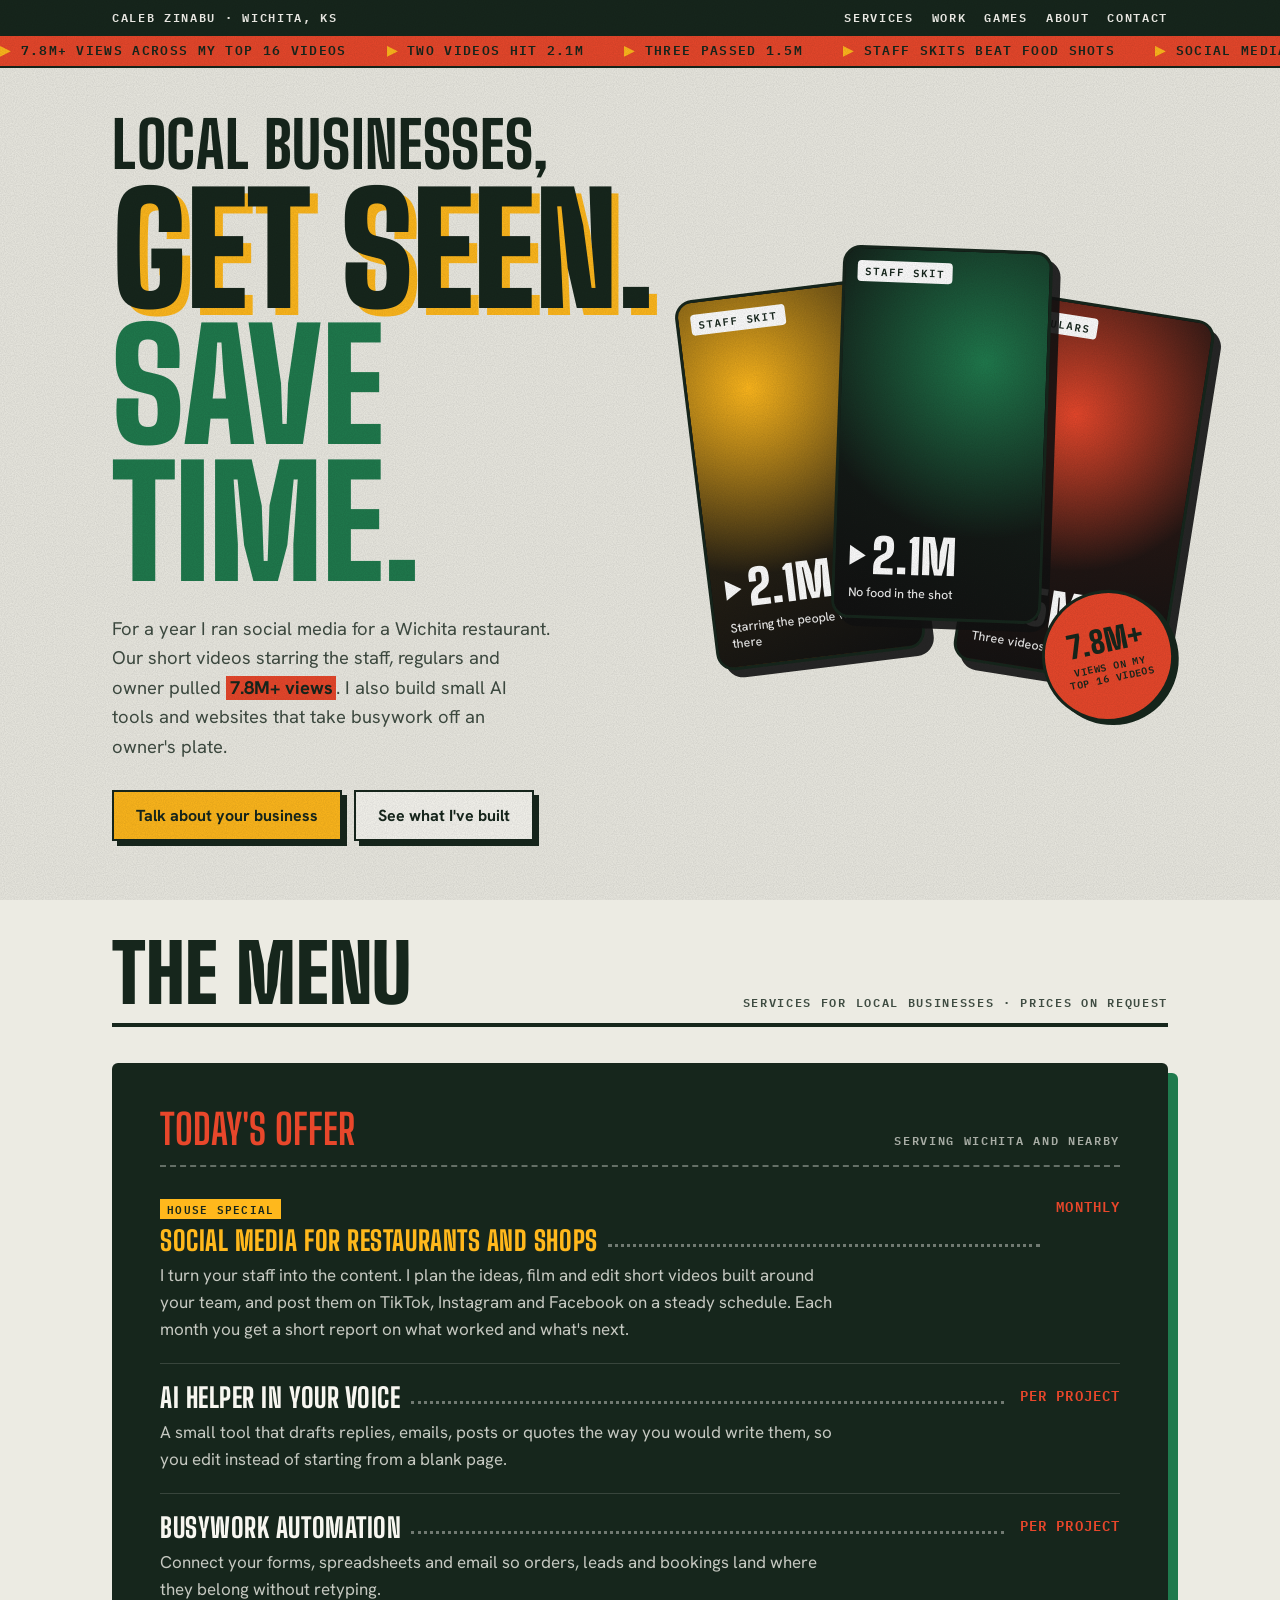
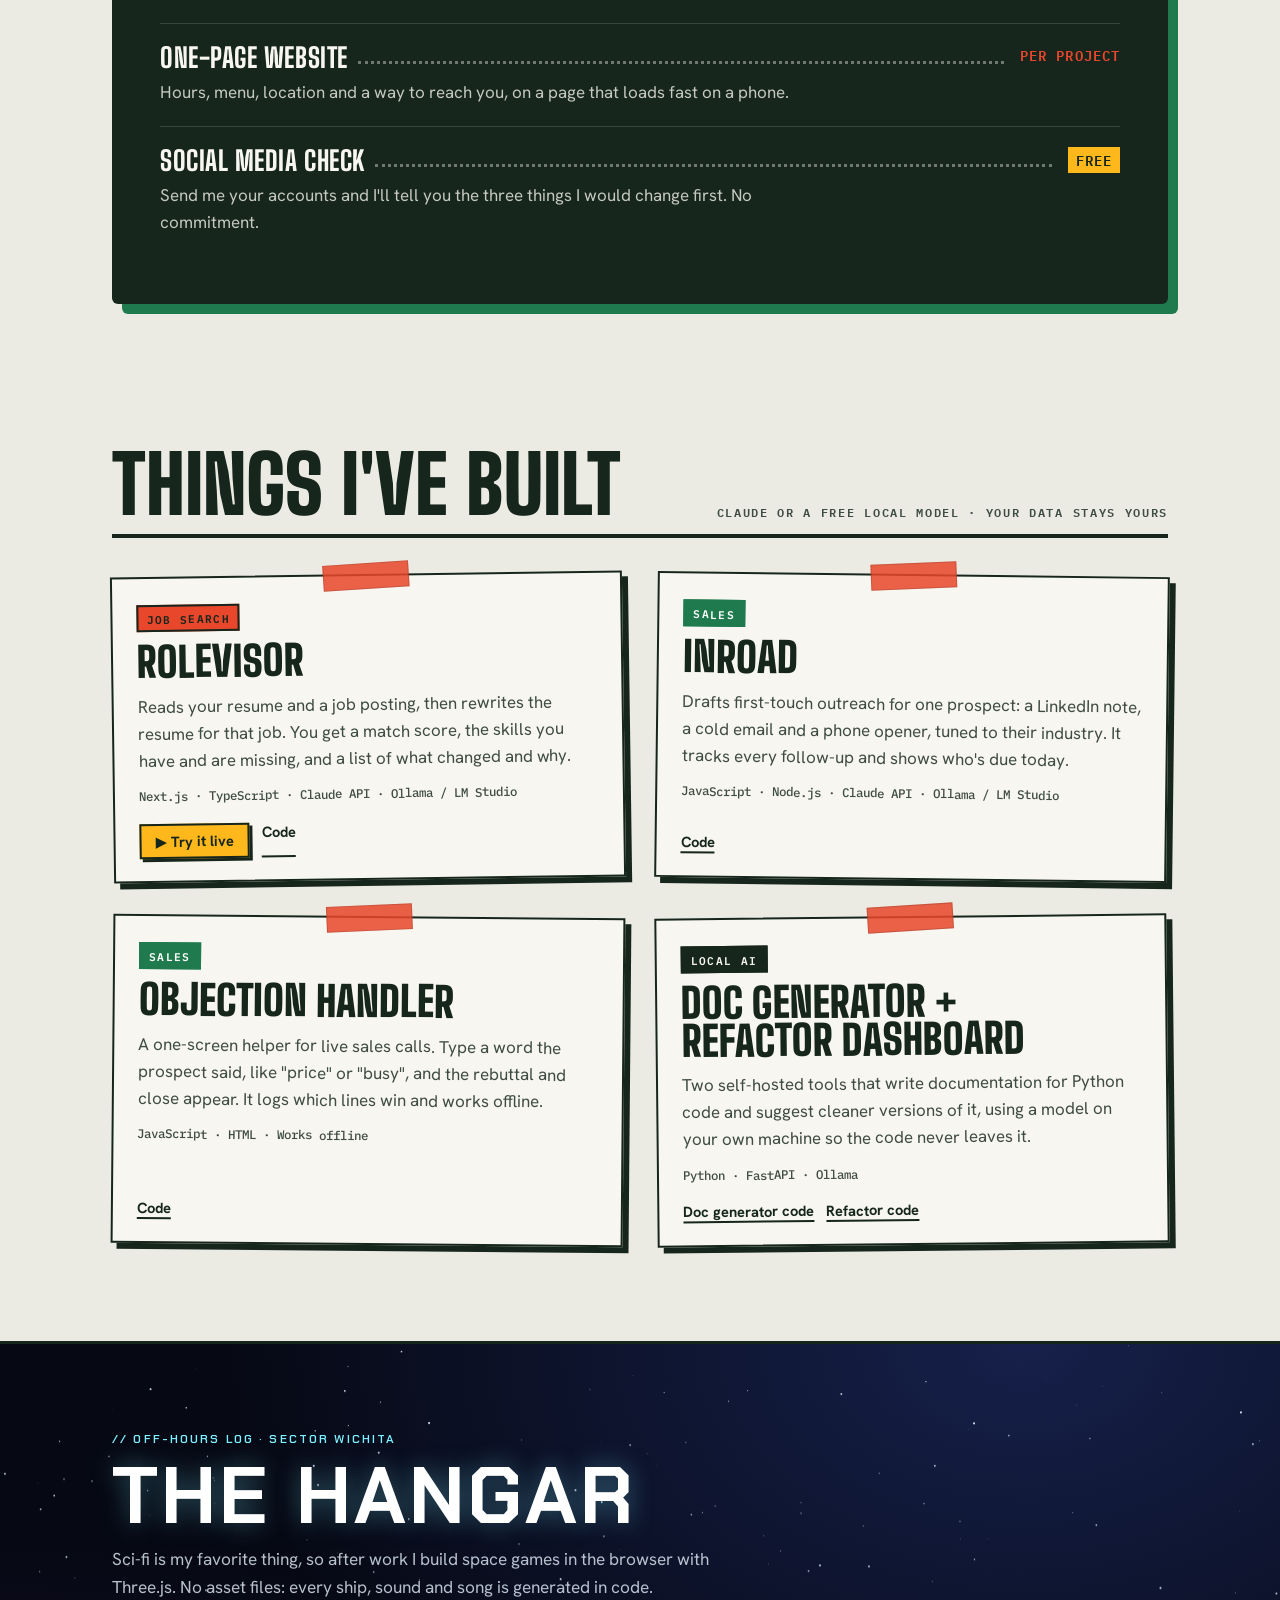
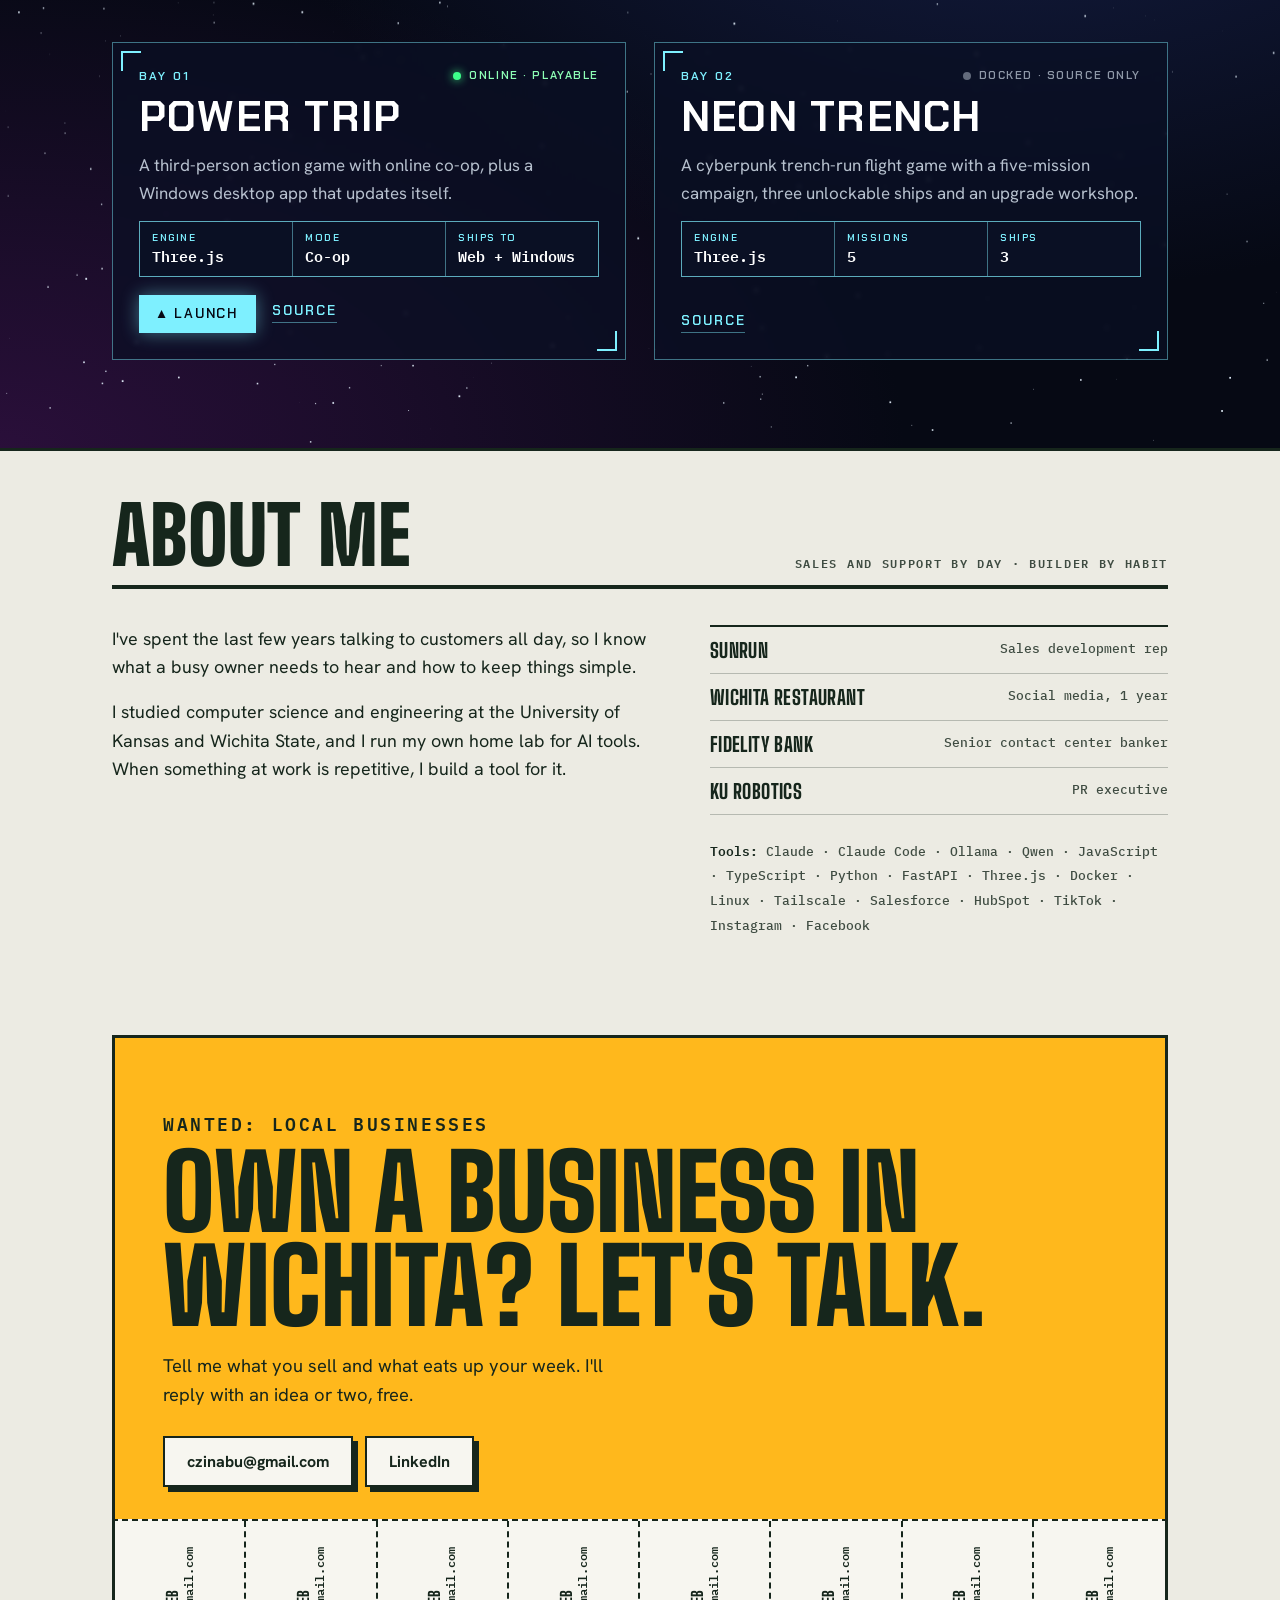
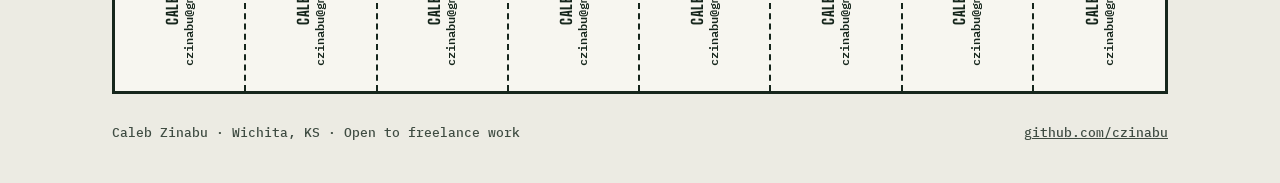
==== commit 3fb46d65: "Use Sunflower colors, add the Hangar games section, fix ticker repeats Co-Authored-By: Claude Opus 5" ====
--- a/index.html
+++ b/index.html
@@ -8,43 +8,44 @@
 <meta name="description" content="Caleb Zinabu, Wichita, KS. Short-form video for local restaurants, plus small AI tools and websites for small businesses.">
 <link rel="preconnect" href="https://fonts.googleapis.com">
 <link rel="preconnect" href="https://fonts.gstatic.com" crossorigin>
-<link rel="stylesheet" href="https://fonts.googleapis.com/css2?family=Big+Shoulders+Display:wght@700;800;900&family=Hanken+Grotesk:wght@400;500;600;700&family=IBM+Plex+Mono:wght@500;600&display=swap">
+<link rel="stylesheet" href="https://fonts.googleapis.com/css2?family=Big+Shoulders+Display:wght@700;800;900&family=Hanken+Grotesk:wght@400;500;600;700&family=IBM+Plex+Mono:wght@500;600&family=Chakra+Petch:wght@600;700&display=swap">
 <style>
-/* Layout: a riso-printed community-board flyer. Newsprint paper, black ink, fluoro pink and riso blue overprints.
+/* Layout: a riso-printed community-board flyer. Newsprint paper, green-black ink, sunflower gold, prairie green and brick red overprints.
    Hero = poster headline + a fan of 9:16 video cards. Services = a restaurant menu board. Contact = tear-off flyer tabs.
    Deliberately single-theme: the paper look stays the same in light and dark, with every color set explicitly. */
 :root{
-  --paper:#ebebe6; --paper-2:#f6f6f2; --ink:#111111; --ink-soft:#3d3d3a;
-  --pink:#ff3f9e; --blue:#0a6fd6; --yellow:#ffd23f;
+  --paper:#ecebe3; --paper-2:#f7f6f0; --ink:#16261c; --ink-soft:#3f4c42;
+  --a1:#ffb81c; --a2:#1f7a4d; --a3:#e8472b; --on-a2:#ffffff; --reel:#111111;
   --display:"Big Shoulders Display", Impact, "Arial Narrow", sans-serif;
   --body:"Hanken Grotesk", system-ui, -apple-system, "Segoe UI", sans-serif;
   --mono:"IBM Plex Mono", ui-monospace, Menlo, monospace;
   color-scheme:light;
 }
+
 *{box-sizing:border-box}
 html{background:var(--paper)}
 body{margin:0;background:var(--paper);color:var(--ink);font:400 1.0625rem/1.6 var(--body);-webkit-font-smoothing:antialiased;overflow-x:hidden}
 body::after{content:"";position:fixed;inset:0;pointer-events:none;z-index:50;opacity:.22;mix-blend-mode:multiply;
   background-image:url("data:image/svg+xml;utf8,<svg xmlns='http://www.w3.org/2000/svg' width='160' height='160'><filter id='n'><feTurbulence type='fractalNoise' baseFrequency='.9' numOctaves='2' stitchTiles='stitch'/><feColorMatrix values='0 0 0 0 0  0 0 0 0 0  0 0 0 0 0  0 0 0 .55 0'/></filter><rect width='100%' height='100%' filter='url(%23n)'/></svg>")}
 a{color:inherit}
-a:focus-visible,button:focus-visible{outline:3px solid var(--blue);outline-offset:3px}
+a:focus-visible,button:focus-visible{outline:3px solid var(--a2);outline-offset:3px}
 .wrap{max-width:68rem;margin:0 auto;padding-left:max(16px,env(safe-area-inset-left,0px));padding-right:max(16px,env(safe-area-inset-right,0px))}
 h1,h2,h3{margin:0;font-family:var(--display);text-transform:uppercase;line-height:.9;text-wrap:balance}
 p{margin:0}
 .label{font:600 .75rem/1.2 var(--mono);text-transform:uppercase;letter-spacing:.14em}
 /* overprint: a pink copy of the text sits offset behind black ink */
 .over{position:relative;display:inline-block}
-.over::before{content:attr(data-t);position:absolute;left:.05em;top:.05em;white-space:nowrap;color:var(--pink);z-index:-1;mix-blend-mode:multiply}
+.over::before{content:attr(data-t);position:absolute;left:.05em;top:.05em;white-space:nowrap;color:var(--a1);z-index:-1;mix-blend-mode:multiply}
 
 /* top strip + ticker */
 .strip{background:var(--ink);color:var(--paper-2)}
 .strip .wrap{display:flex;justify-content:space-between;align-items:center;gap:12px;padding-block:10px;flex-wrap:wrap}
 .strip a{text-decoration:none}
 .strip nav{display:flex;gap:18px;flex-wrap:wrap}
-.strip nav a:hover{color:var(--yellow)}
-.ticker{background:var(--yellow);border-block:2px solid var(--ink);overflow:hidden;white-space:nowrap}
+.strip nav a:hover{color:var(--a3)}
+.ticker{background:var(--a3);border-block:2px solid var(--ink);overflow:hidden;white-space:nowrap}
 .ticker .track{display:inline-flex;gap:40px;padding-block:8px;font:600 .82rem/1 var(--mono);text-transform:uppercase;letter-spacing:.1em}
-.ticker .track span::before{content:"▶ ";color:var(--pink)}
+.ticker .track span::before{content:"▶ ";color:var(--a1)}
 @media (prefers-reduced-motion:no-preference){.ticker .track{animation:tick 38s linear infinite}@keyframes tick{to{transform:translateX(-50%)}}}
 
 /* hero */
@@ -52,17 +53,17 @@
 .hero .grid{display:grid;grid-template-columns:minmax(0,1.15fr) minmax(0,1fr);gap:40px;align-items:center}
 .hero h1{font-size:clamp(4.2rem,12vw,9.5rem);font-weight:900;letter-spacing:-.005em}
 .hero h1 .sm{display:block;font-size:.42em;font-weight:800;letter-spacing:.01em;margin-bottom:.12em}
-.hero h1 .blue{color:var(--blue)}
+.hero h1 .blue{color:var(--a2)}
 .hero .lede{margin-top:24px;max-width:44ch;font-size:1.15rem;color:var(--ink-soft)}
-.hero .lede b{color:var(--ink);background:var(--yellow);padding:0 .2em}
+.hero .lede b{color:var(--ink);background:var(--a3);padding:0 .2em}
 .cta{display:flex;gap:12px;flex-wrap:wrap;margin-top:28px}
 .btn{display:inline-flex;align-items:center;padding:13px 22px;font:700 1rem var(--body);text-decoration:none;border:2.5px solid var(--ink);background:var(--paper-2);color:var(--ink);box-shadow:5px 5px 0 var(--ink);cursor:pointer}
-.btn.pink{background:var(--pink);color:var(--ink)}
+.btn.pink{background:var(--a1);color:var(--ink)}
 @media (prefers-reduced-motion:no-preference){.btn{transition:transform .12s,box-shadow .12s}.btn:hover{transform:translate(-2px,-2px);box-shadow:7px 7px 0 var(--ink)}.btn:active{transform:translate(3px,3px);box-shadow:2px 2px 0 var(--ink)}}
 
 /* fan of 9:16 video cards */
 .reels{position:relative;height:clamp(340px,42vw,460px);max-width:100%}
-.reel{position:absolute;width:clamp(150px,19vw,210px);aspect-ratio:9/16;border:3px solid var(--ink);border-radius:18px;background:var(--ink);color:#fff;overflow:hidden;box-shadow:8px 8px 0 rgba(17,17,17,.9);display:flex;flex-direction:column;justify-content:flex-end;padding:14px}
+.reel{position:absolute;width:clamp(150px,19vw,210px);aspect-ratio:9/16;border:3px solid var(--ink);border-radius:18px;background:var(--reel);color:#fff;overflow:hidden;box-shadow:8px 8px 0 rgba(17,17,17,.9);display:flex;flex-direction:column;justify-content:flex-end;padding:14px}
 .reel::before{content:"";position:absolute;inset:0;z-index:0}
 .reel>*{position:relative;z-index:1}
 .reel .views{font:900 clamp(2.2rem,4vw,3rem)/.9 var(--display);display:flex;align-items:center;gap:6px}
@@ -70,12 +71,12 @@
 .reel .cap{font:500 .78rem/1.35 var(--body);margin-top:8px;opacity:.92}
 .reel .tag{position:absolute;top:12px;left:12px;font:600 .66rem/1 var(--mono);letter-spacing:.1em;text-transform:uppercase;background:#fff;color:var(--ink);padding:5px 7px;border-radius:4px}
 .r1{left:0;top:40px;transform:rotate(-7deg)}
-.r1::before{background:radial-gradient(circle at 30% 25%,var(--pink),transparent 60%),linear-gradient(160deg,#2b1630,#111)}
+.r1::before{background:radial-gradient(circle at 30% 25%,var(--a1),transparent 60%),linear-gradient(160deg,color-mix(in srgb,var(--a1) 22%,#111),#111)}
 .r2{left:30%;top:0;transform:rotate(2deg);z-index:2}
-.r2::before{background:radial-gradient(circle at 70% 30%,var(--blue),transparent 60%),linear-gradient(200deg,#0d2340,#111)}
+.r2::before{background:radial-gradient(circle at 70% 30%,var(--a2),transparent 60%),linear-gradient(200deg,color-mix(in srgb,var(--a2) 22%,#111),#111)}
 .r3{left:60%;top:56px;transform:rotate(9deg)}
-.r3::before{background:radial-gradient(circle at 40% 30%,var(--yellow),transparent 55%),linear-gradient(170deg,#3a3010,#111)}
-.sticker{position:absolute;right:-6px;bottom:-14px;z-index:5;width:132px;height:132px;border-radius:50%;background:var(--yellow);border:3px solid var(--ink);display:grid;place-items:center;text-align:center;transform:rotate(-12deg);font:900 1.9rem/.85 var(--display);text-transform:uppercase;box-shadow:4px 4px 0 var(--ink)}
+.r3::before{background:radial-gradient(circle at 40% 30%,var(--a3),transparent 55%),linear-gradient(170deg,color-mix(in srgb,var(--a3) 22%,#111),#111)}
+.sticker{position:absolute;right:-6px;bottom:-14px;z-index:5;width:132px;height:132px;border-radius:50%;background:var(--a3);border:3px solid var(--ink);display:grid;place-items:center;text-align:center;transform:rotate(-12deg);font:900 1.9rem/.85 var(--display);text-transform:uppercase;box-shadow:4px 4px 0 var(--ink)}
 .sticker small{display:block;font:600 .62rem/1.2 var(--mono);letter-spacing:.06em;margin-top:6px}
 
 /* section heads */
@@ -85,19 +86,19 @@
 .sec-head .label{color:var(--ink-soft)}
 
 /* menu board */
-.board{background:var(--ink);color:var(--paper-2);border-radius:6px;padding:clamp(24px,4vw,48px);box-shadow:10px 10px 0 var(--blue);position:relative}
-.board .title{display:flex;justify-content:space-between;align-items:baseline;gap:12px;flex-wrap:wrap;border-bottom:2px dashed rgba(246,246,242,.35);padding-bottom:16px;margin-bottom:8px}
-.board .title h3{font-size:clamp(1.8rem,4vw,2.6rem);color:var(--yellow)}
-.board .title .label{color:rgba(246,246,242,.65)}
-.item{display:grid;grid-template-columns:minmax(0,1fr) auto;gap:6px 16px;padding-block:20px;border-bottom:1px solid rgba(246,246,242,.15)}
+.board{background:var(--ink);color:var(--paper-2);border-radius:6px;padding:clamp(24px,4vw,48px);box-shadow:10px 10px 0 var(--a2);position:relative}
+.board .title{display:flex;justify-content:space-between;align-items:baseline;gap:12px;flex-wrap:wrap;border-bottom:2px dashed color-mix(in srgb,var(--paper-2) 35%,transparent);padding-bottom:16px;margin-bottom:8px}
+.board .title h3{font-size:clamp(1.8rem,4vw,2.6rem);color:var(--a3)}
+.board .title .label{color:color-mix(in srgb,var(--paper-2) 65%,transparent)}
+.item{display:grid;grid-template-columns:minmax(0,1fr) auto;gap:6px 16px;padding-block:20px;border-bottom:1px solid color-mix(in srgb,var(--paper-2) 15%,transparent)}
 .item:last-child{border-bottom:0}
 .item h4{margin:0;font:800 clamp(1.35rem,2.6vw,1.7rem)/1.05 var(--display);text-transform:uppercase;letter-spacing:.02em;display:flex;align-items:baseline;gap:10px;min-width:0}
-.item h4::after{content:"";flex:1;border-bottom:3px dotted rgba(246,246,242,.4);transform:translateY(-4px);min-width:24px}
-.item .price{font:600 .85rem/1.6 var(--mono);text-transform:uppercase;letter-spacing:.08em;color:var(--yellow);align-self:baseline}
-.item .price.free{color:var(--ink);background:var(--pink);padding:2px 8px}
-.item p{grid-column:1/-1;color:rgba(246,246,242,.78);max-width:68ch}
-.item.special h4{color:var(--pink)}
-.item .chef{display:inline-block;font:600 .66rem/1 var(--mono);letter-spacing:.12em;text-transform:uppercase;background:var(--pink);color:var(--ink);padding:5px 7px;margin-bottom:8px}
+.item h4::after{content:"";flex:1;border-bottom:3px dotted color-mix(in srgb,var(--paper-2) 40%,transparent);transform:translateY(-4px);min-width:24px}
+.item .price{font:600 .85rem/1.6 var(--mono);text-transform:uppercase;letter-spacing:.08em;color:var(--a3);align-self:baseline}
+.item .price.free{color:var(--ink);background:var(--a1);padding:2px 8px}
+.item p{grid-column:1/-1;color:color-mix(in srgb,var(--paper-2) 78%,transparent);max-width:68ch}
+.item.special h4{color:var(--a1)}
+.item .chef{display:inline-block;font:600 .66rem/1 var(--mono);letter-spacing:.12em;text-transform:uppercase;background:var(--a1);color:var(--ink);padding:5px 7px;margin-bottom:8px}
 
 /* projects as pinned cards */
 .pins{display:grid;grid-template-columns:repeat(2,minmax(0,1fr));gap:36px 32px}
@@ -106,29 +107,59 @@
 .card:nth-child(4n+2){transform:rotate(.7deg)}
 .card:nth-child(4n+3){transform:rotate(.5deg)}
 .card:nth-child(4n+4){transform:rotate(-.6deg)}
-.card::before{content:"";position:absolute;top:-13px;left:50%;width:84px;height:24px;transform:translateX(-50%) rotate(-3deg);background:rgba(255,210,63,.85);border:1px solid rgba(17,17,17,.15)}
+.card::before{content:"";position:absolute;top:-13px;left:50%;width:84px;height:24px;transform:translateX(-50%) rotate(-3deg);background:color-mix(in srgb,var(--a3) 85%,transparent);border:1px solid rgba(17,17,17,.15)}
 .card .kind{align-self:flex-start;font:600 .7rem/1 var(--mono);letter-spacing:.12em;text-transform:uppercase;padding:6px 8px;border:2px solid var(--ink)}
-.card .kind.k-sales{background:var(--blue);color:#fff;border-color:var(--blue)}
+.card .kind.k-sales{background:var(--a2);color:var(--on-a2);border-color:var(--a2)}
 .card .kind.k-ai{background:var(--ink);color:var(--paper-2)}
-.card .kind.k-game{background:var(--pink)}
-.card .kind.k-job{background:var(--yellow)}
+.card .kind.k-game{background:var(--a1)}
+.card .kind.k-job{background:var(--a3)}
 .card h3{font-size:clamp(2rem,3.6vw,2.6rem);font-weight:900}
 .card p{color:var(--ink-soft)}
 .stack{font:500 .78rem/1.5 var(--mono);color:var(--ink-soft)}
 .card .acts{display:flex;gap:12px;flex-wrap:wrap;margin-top:auto;padding-top:6px}
 .card .acts a{font:700 .92rem var(--body);text-decoration:none;border-bottom:2.5px solid var(--ink)}
-.card .acts a.play{background:var(--pink);border:2.5px solid var(--ink);padding:6px 14px;box-shadow:3px 3px 0 var(--ink)}
+.card .acts a.play{background:var(--a1);border:2.5px solid var(--ink);padding:6px 14px;box-shadow:3px 3px 0 var(--ink)}
 .card .acts a.play::before{content:"▶ "}
-.card .acts a:hover{color:var(--blue);border-color:var(--blue)}
-.card .acts a.play:hover{color:var(--ink);border-color:var(--ink);background:var(--yellow)}
+.card .acts a:hover{color:var(--a2);border-color:var(--a2)}
+.card .acts a.play:hover{color:var(--ink);border-color:var(--ink);background:var(--a3)}
 .card.wide{grid-column:1/-1}
+
+
+/* hangar: the one sci-fi room in the flyer. Fixed deep-space colors in every palette. */
+.hangar{--space:#060914;--hud:#7ef0ff;--hud-dim:rgba(126,240,255,.45);--star:#e8f4ff;position:relative;isolation:isolate;background:radial-gradient(ellipse at 80% 0%,#16204a 0%,transparent 55%),radial-gradient(ellipse at 0% 100%,#2a0f3a 0%,transparent 50%),var(--space);color:var(--star);padding-block:88px;margin-block:24px;overflow:hidden;border-block:3px solid var(--ink)}
+.hangar .stars{position:absolute;inset:0;width:100%;height:100%;z-index:-1}
+.hud-label{font:600 .74rem/1.2 "Chakra Petch",var(--mono);letter-spacing:.18em;text-transform:uppercase;color:var(--hud)}
+.hud-head{max-width:60ch;display:flex;flex-direction:column;gap:12px;margin-bottom:40px}
+.hangar h2{font:700 clamp(2.8rem,7vw,5rem)/.95 "Chakra Petch",var(--display);text-transform:uppercase;letter-spacing:.04em;color:#fff;text-shadow:0 0 24px rgba(126,240,255,.35)}
+.hud-sub{color:rgba(232,244,255,.78);font-size:1.08rem}
+.bays{display:grid;grid-template-columns:repeat(2,minmax(0,1fr));gap:28px}
+.bay{position:relative;padding:26px;background:rgba(10,16,36,.72);border:1px solid var(--hud-dim);display:flex;flex-direction:column;gap:14px;min-width:0;backdrop-filter:blur(2px)}
+.bay::before,.bay::after{content:"";position:absolute;width:18px;height:18px;border-color:var(--hud);border-style:solid}
+.bay::before{top:8px;left:8px;border-width:2px 0 0 2px}
+.bay::after{bottom:8px;right:8px;border-width:0 2px 2px 0}
+.bay-top{display:flex;justify-content:space-between;gap:12px;flex-wrap:wrap}
+.status{font:600 .7rem/1.2 "Chakra Petch",var(--mono);letter-spacing:.14em;text-transform:uppercase;color:rgba(232,244,255,.6);display:inline-flex;align-items:center;gap:8px}
+.status::before{content:"";width:8px;height:8px;border-radius:50%;background:rgba(232,244,255,.4)}
+.status.on{color:#8dffb5}.status.on::before{background:#3dff8a;box-shadow:0 0 10px #3dff8a}
+.bay h3{font:700 clamp(2rem,3.6vw,2.6rem)/1 "Chakra Petch",var(--display);text-transform:uppercase;letter-spacing:.03em;color:#fff}
+.bay p{color:rgba(232,244,255,.78)}
+.spec{display:grid;grid-template-columns:repeat(3,minmax(0,1fr));gap:1px;margin:0;background:var(--hud-dim);border:1px solid var(--hud-dim)}
+.spec div{background:#0a1024;padding:10px 12px;min-width:0}
+.spec dt{font:600 .62rem/1.2 "Chakra Petch",var(--mono);letter-spacing:.16em;text-transform:uppercase;color:var(--hud)}
+.spec dd{margin:4px 0 0;font:600 .95rem/1.2 var(--mono);color:#fff;font-variant-numeric:tabular-nums}
+.bay-acts{display:flex;gap:16px;flex-wrap:wrap;align-items:center;margin-top:auto;padding-top:4px}
+.bay-acts a{font:600 .85rem/1 "Chakra Petch",var(--mono);letter-spacing:.14em;text-transform:uppercase;text-decoration:none;color:var(--hud);border-bottom:1px solid var(--hud-dim);padding-bottom:4px}
+.bay-acts a.launch{color:#060914;background:var(--hud);border:0;padding:12px 18px;box-shadow:0 0 18px rgba(126,240,255,.45)}
+.bay-acts a.launch::before{content:"\25B2  "}
+.bay-acts a:hover{color:#fff}.bay-acts a.launch:hover{background:#fff;color:#060914}
+@media (max-width:860px){.bays{grid-template-columns:minmax(0,1fr)}}
 
 /* about */
 .about{display:grid;grid-template-columns:minmax(0,1.2fr) minmax(0,1fr);gap:48px;align-items:start}
 .about .txt p{font-size:1.12rem;max-width:58ch}
 .about .txt p+p{margin-top:16px}
 .jobs{list-style:none;margin:0;padding:0;border-top:2.5px solid var(--ink)}
-.jobs li{display:flex;justify-content:space-between;gap:12px;padding-block:12px;border-bottom:1px solid rgba(17,17,17,.25);flex-wrap:wrap}
+.jobs li{display:flex;justify-content:space-between;gap:12px;padding-block:12px;border-bottom:1px solid color-mix(in srgb,var(--ink) 25%,transparent);flex-wrap:wrap}
 .jobs b{font:800 1.25rem/1.1 var(--display);text-transform:uppercase;letter-spacing:.02em}
 .jobs span{font:500 .8rem/1.6 var(--mono);color:var(--ink-soft)}
 .kit{margin-top:24px;font:500 .82rem/1.9 var(--mono);color:var(--ink-soft)}
@@ -136,7 +167,7 @@
 
 /* contact flyer with tear-off tabs */
 .flyer-sec{padding-block:24px 0}
-.flyer{background:var(--pink);border:3px solid var(--ink);border-bottom:0;padding:clamp(28px,5vw,56px) clamp(20px,4vw,48px) 32px;position:relative}
+.flyer{background:var(--a1);border:3px solid var(--ink);border-bottom:0;padding:clamp(28px,5vw,56px) clamp(20px,4vw,48px) 32px;position:relative}
 .flyer h2{font-size:clamp(3rem,9vw,6.5rem);font-weight:900}
 .flyer p{font-size:1.15rem;margin-top:18px;max-width:46ch}
 .flyer .row{display:flex;gap:12px;flex-wrap:wrap;align-items:center;margin-top:26px}
@@ -147,7 +178,7 @@
 .tab:last-child{border-right:0}
 .tab span{writing-mode:vertical-rl;transform:rotate(180deg);font:600 .78rem/1.2 var(--mono);white-space:nowrap}
 .tab span b{display:block;font:800 .95rem/1.1 var(--display);text-transform:uppercase;letter-spacing:.04em}
-.tab:hover{background:var(--yellow)}
+.tab:hover{background:var(--a3)}
 @media (prefers-reduced-motion:no-preference){.tab{transition:transform .15s}.tab:hover{transform:rotate(2deg) translateY(4px)}}
 footer.base{padding-block:28px 40px;font:500 .82rem/1.6 var(--mono);color:var(--ink-soft)}
 footer.base .wrap{display:flex;justify-content:space-between;gap:12px;flex-wrap:wrap}
@@ -176,14 +207,14 @@
   <div class="wrap">
     <a href="#top" class="label">Caleb Zinabu · Wichita, KS</a>
     <nav class="label" aria-label="Sections">
-      <a href="#menu">Services</a><a href="#work">Work</a><a href="#about">About</a><a href="#contact">Contact</a>
+      <a href="#menu">Services</a><a href="#work">Work</a><a href="#games">Games</a><a href="#about">About</a><a href="#contact">Contact</a>
     </nav>
   </div>
 </div>
 <div class="ticker" aria-hidden="true">
   <div class="track">
-    <span>2.1M views</span><span>2.1M views</span><span>1.5M+ views</span><span>7.8M+ on 16 videos</span><span>Staff skits beat food shots</span><span>Open for freelance work</span><span>Wichita, KS</span>
-    <span>2.1M views</span><span>2.1M views</span><span>1.5M+ views</span><span>7.8M+ on 16 videos</span><span>Staff skits beat food shots</span><span>Open for freelance work</span><span>Wichita, KS</span>
+    <span>7.8M+ views across my top 16 videos</span><span>Two videos hit 2.1M</span><span>Three passed 1.5M</span><span>Staff skits beat food shots</span><span>Social media for local businesses</span><span>AI tools that write in your voice</span><span>One-page websites</span><span>Open for freelance work</span><span>Wichita, KS</span>
+    <span aria-hidden="true">7.8M+ views across my top 16 videos</span><span aria-hidden="true">Two videos hit 2.1M</span><span aria-hidden="true">Three passed 1.5M</span><span aria-hidden="true">Staff skits beat food shots</span><span aria-hidden="true">Social media for local businesses</span><span aria-hidden="true">AI tools that write in your voice</span><span aria-hidden="true">One-page websites</span><span aria-hidden="true">Open for freelance work</span><span aria-hidden="true">Wichita, KS</span>
   </div>
 </div>
 
@@ -269,19 +300,32 @@
           <p class="stack">Python · FastAPI · Ollama</p>
           <div class="acts"><a href="https://github.com/czinabu/code-documentation-generator">Doc generator code</a><a href="https://github.com/czinabu/local-refactor-dashboard">Refactor code</a></div>
         </article>
-        <article class="card">
-          <span class="kind k-game">Game</span>
+      </div>
+    </div>
+  </section>
+
+  <section class="hangar" id="games" aria-labelledby="hangar-h">
+    <canvas class="stars" aria-hidden="true"></canvas>
+    <div class="wrap">
+      <div class="hud-head">
+        <p class="hud-label">// Off-hours log · Sector Wichita</p>
+        <h2 id="hangar-h">The hangar</h2>
+        <p class="hud-sub">Sci-fi is my favorite thing, so after work I build space games in the browser with Three.js. No asset files: every ship, sound and song is generated in code.</p>
+      </div>
+      <div class="bays">
+        <article class="bay">
+          <div class="bay-top"><span class="hud-label">Bay 01</span><span class="status on">Online · Playable</span></div>
           <h3>Power Trip</h3>
-          <p>A third-person action game in the browser, with online co-op and a Windows desktop app. No asset files: the models, sound and music are all generated in code.</p>
-          <p class="stack">Three.js · JavaScript · Electron</p>
-          <div class="acts"><a class="play" href="https://sw-power-trip.vercel.app">Play</a><a href="https://github.com/czinabu/power-trip">Code</a></div>
-        </article>
-        <article class="card">
-          <span class="kind k-game">Game</span>
+          <p>A third-person action game with online co-op, plus a Windows desktop app that updates itself.</p>
+          <dl class="spec"><div><dt>Engine</dt><dd>Three.js</dd></div><div><dt>Mode</dt><dd>Co-op</dd></div><div><dt>Ships to</dt><dd>Web + Windows</dd></div></dl>
+          <div class="bay-acts"><a class="launch" href="https://sw-power-trip.vercel.app">Launch</a><a href="https://github.com/czinabu/power-trip">Source</a></div>
+        </article>
+        <article class="bay">
+          <div class="bay-top"><span class="hud-label">Bay 02</span><span class="status">Docked · Source only</span></div>
           <h3>Neon Trench</h3>
-          <p>A cyberpunk trench-run flight game with a five-mission campaign, three unlockable ships and an upgrade workshop. Procedural levels and synthesized audio.</p>
-          <p class="stack">Three.js · JavaScript · No build step</p>
-          <div class="acts"><a href="https://github.com/czinabu/neon-trench">Code</a></div>
+          <p>A cyberpunk trench-run flight game with a five-mission campaign, three unlockable ships and an upgrade workshop.</p>
+          <dl class="spec"><div><dt>Engine</dt><dd>Three.js</dd></div><div><dt>Missions</dt><dd>5</dd></div><div><dt>Ships</dt><dd>3</dd></div></dl>
+          <div class="bay-acts"><a href="https://github.com/czinabu/neon-trench">Source</a></div>
         </article>
       </div>
     </div>
@@ -351,5 +395,21 @@
   });
 })();
 </script>
+
+
+<script>
+(function(){
+  var c=document.querySelector('.hangar .stars'); if(!c||!c.getContext) return;
+  var x=c.getContext('2d'),stars=[],w,h,dpr=Math.min(window.devicePixelRatio||1,2);
+  var still=window.matchMedia&&matchMedia('(prefers-reduced-motion: reduce)').matches;
+  function size(){var r=c.getBoundingClientRect();w=r.width;h=r.height;c.width=w*dpr;c.height=h*dpr;x.setTransform(dpr,0,0,dpr,0,0);
+    stars=[];var n=Math.round(w*h/2600);for(var i=0;i<n;i++)stars.push({x:Math.random()*w,y:Math.random()*h,z:Math.random()*0.9+0.1});}
+  function draw(){x.clearRect(0,0,w,h);for(var i=0;i<stars.length;i++){var s=stars[i];
+    if(!still){s.x-=s.z*0.25;if(s.x<0){s.x=w;s.y=Math.random()*h;}}
+    x.globalAlpha=0.25+s.z*0.75;x.fillStyle='#e8f4ff';x.fillRect(s.x,s.y,s.z*1.8,s.z*1.8);}
+    if(!still)requestAnimationFrame(draw);}
+  size();draw();window.addEventListener('resize',function(){size();if(still)draw();});
+})();
+</script>
 </body>
 </html>
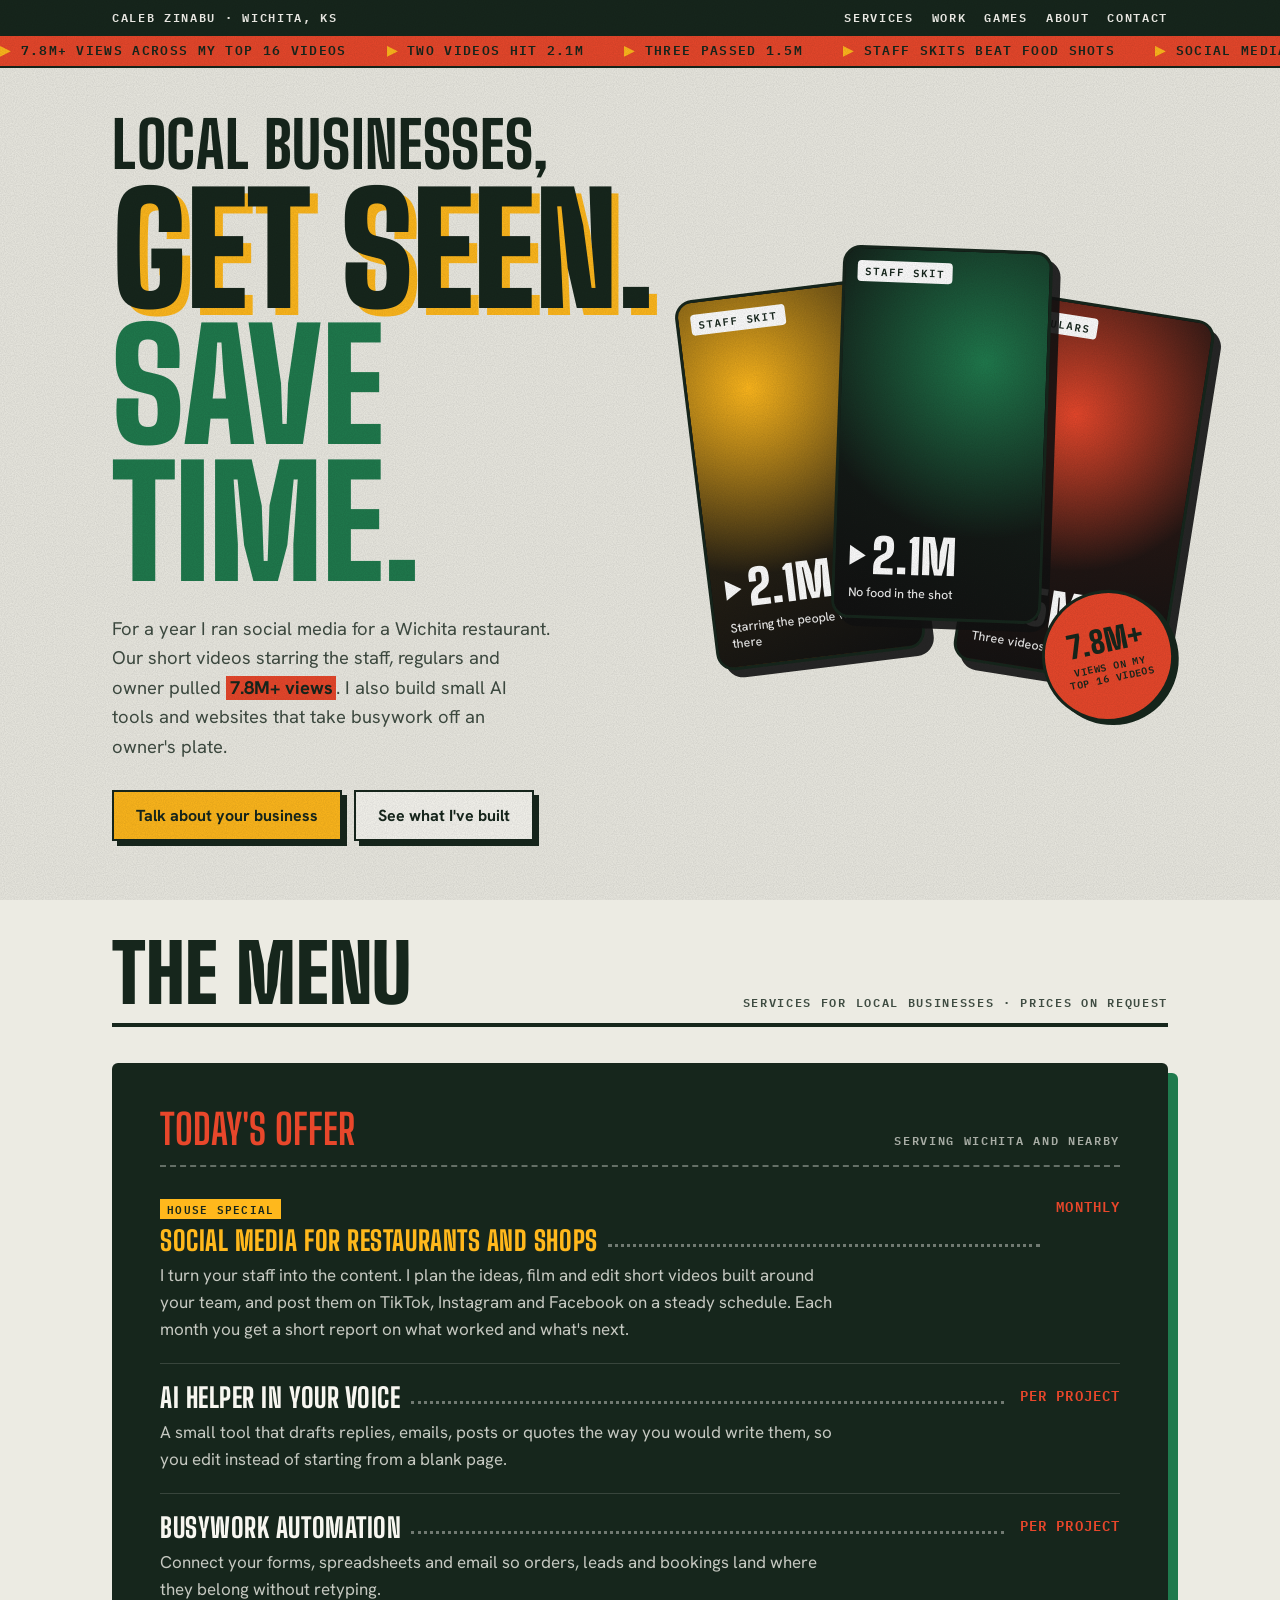
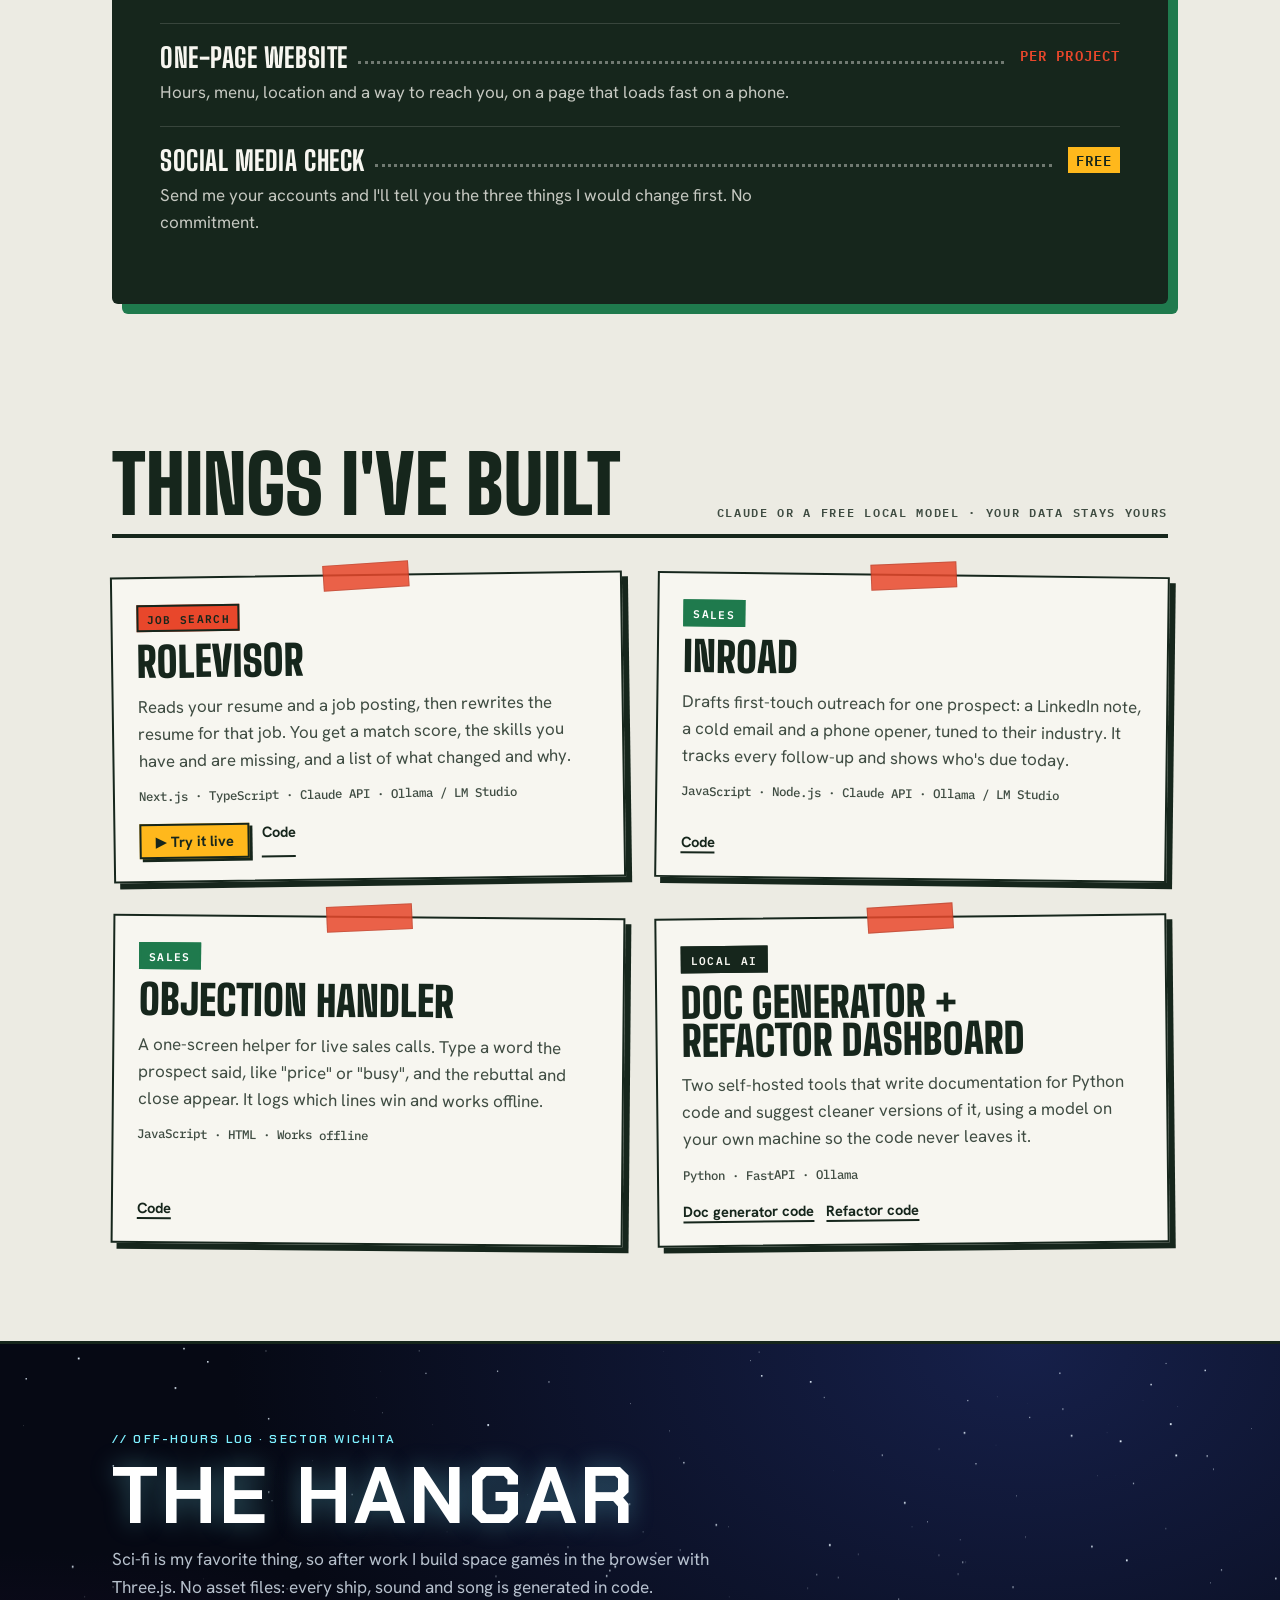
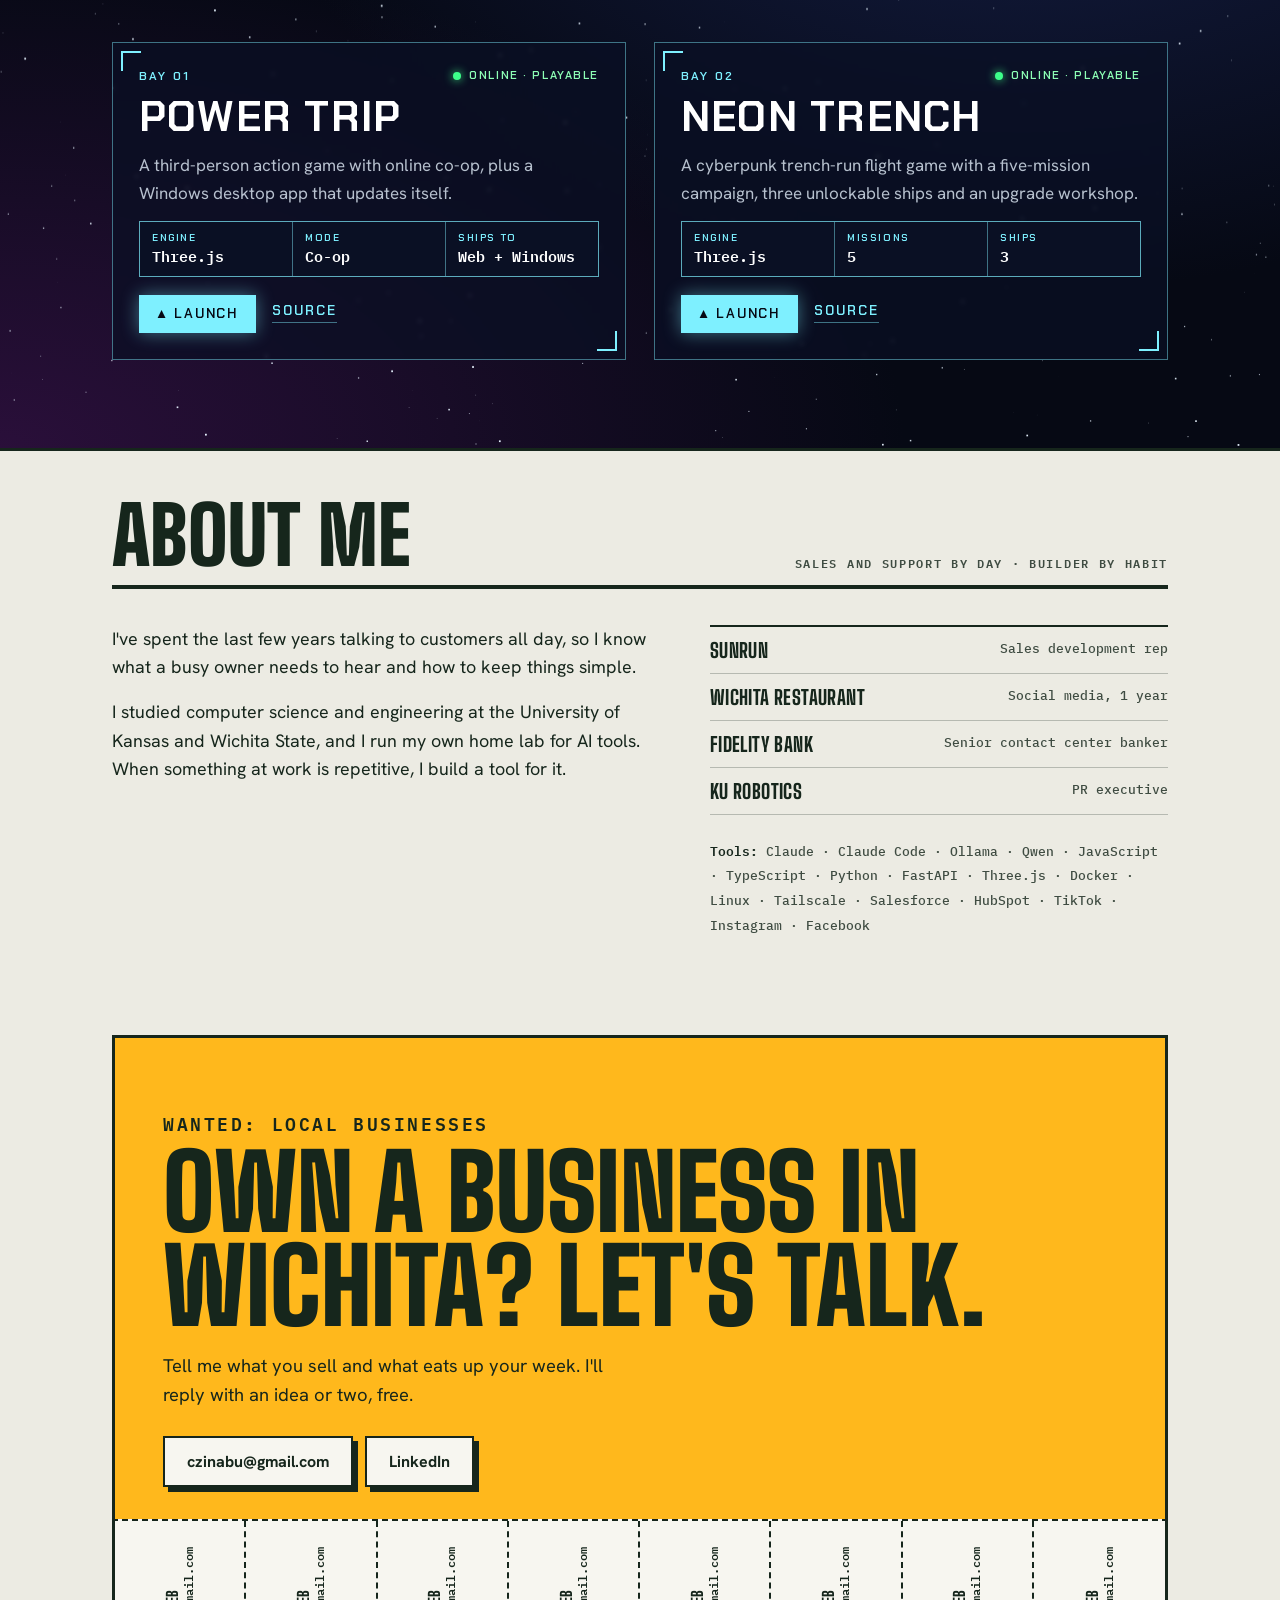
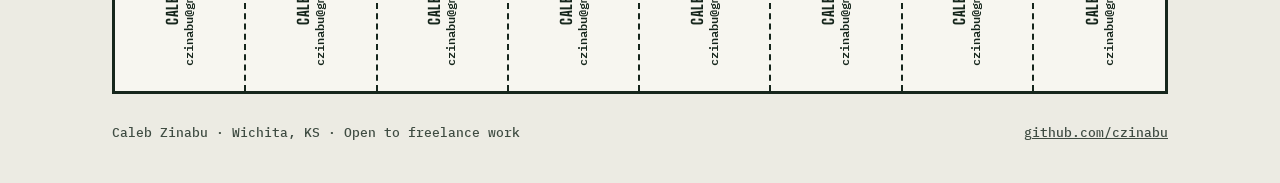
==== commit 0d2f722c: "Add Neon Trench play link Co-Authored-By: Claude Opus 5.5 <noreply@anthropic.com> Claude-Session: ht" ====
--- a/index.html
+++ b/index.html
@@ -321,11 +321,11 @@
           <div class="bay-acts"><a class="launch" href="https://sw-power-trip.vercel.app">Launch</a><a href="https://github.com/czinabu/power-trip">Source</a></div>
         </article>
         <article class="bay">
-          <div class="bay-top"><span class="hud-label">Bay 02</span><span class="status">Docked · Source only</span></div>
+          <div class="bay-top"><span class="hud-label">Bay 02</span><span class="status on">Online · Playable</span></div>
           <h3>Neon Trench</h3>
           <p>A cyberpunk trench-run flight game with a five-mission campaign, three unlockable ships and an upgrade workshop.</p>
           <dl class="spec"><div><dt>Engine</dt><dd>Three.js</dd></div><div><dt>Missions</dt><dd>5</dd></div><div><dt>Ships</dt><dd>3</dd></div></dl>
-          <div class="bay-acts"><a href="https://github.com/czinabu/neon-trench">Source</a></div>
+          <div class="bay-acts"><a class="launch" href="https://neon-trench.vercel.app/">Launch</a><a href="https://github.com/czinabu/neon-trench">Source</a></div>
         </article>
       </div>
     </div>
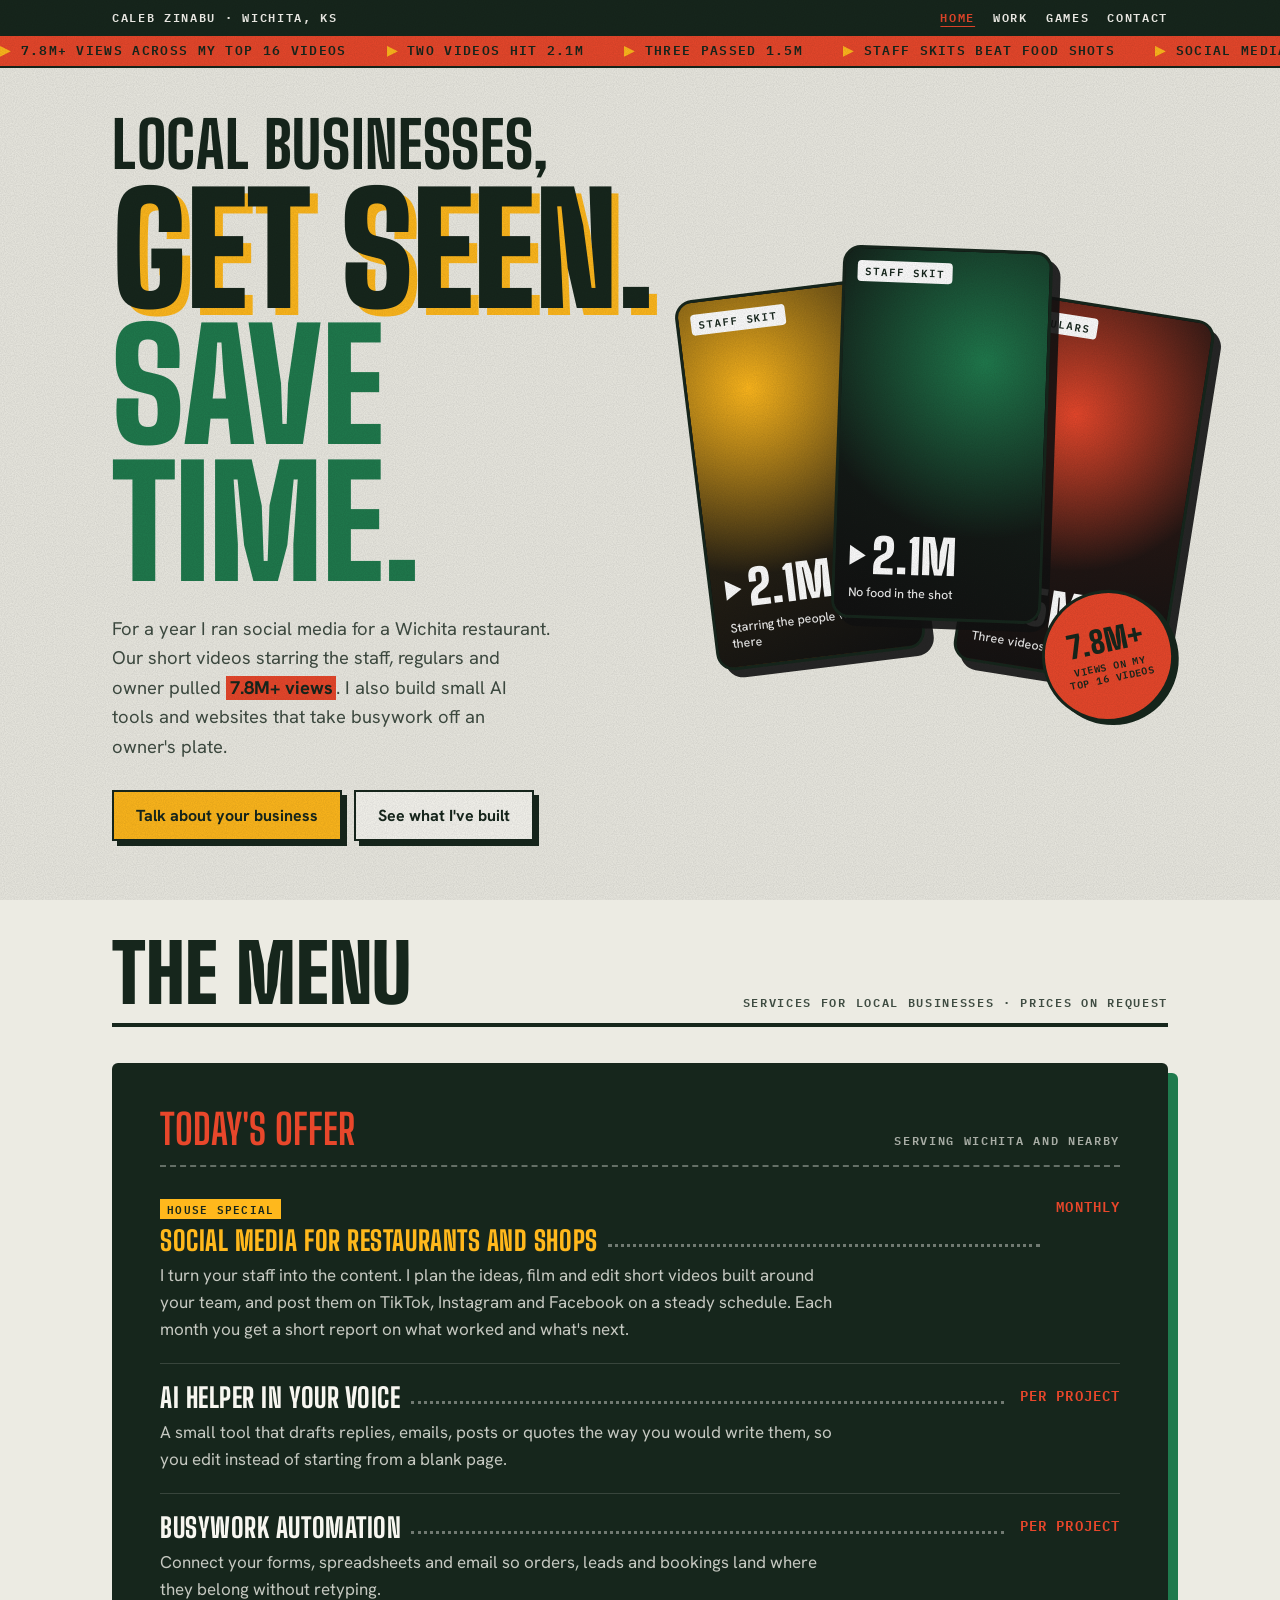
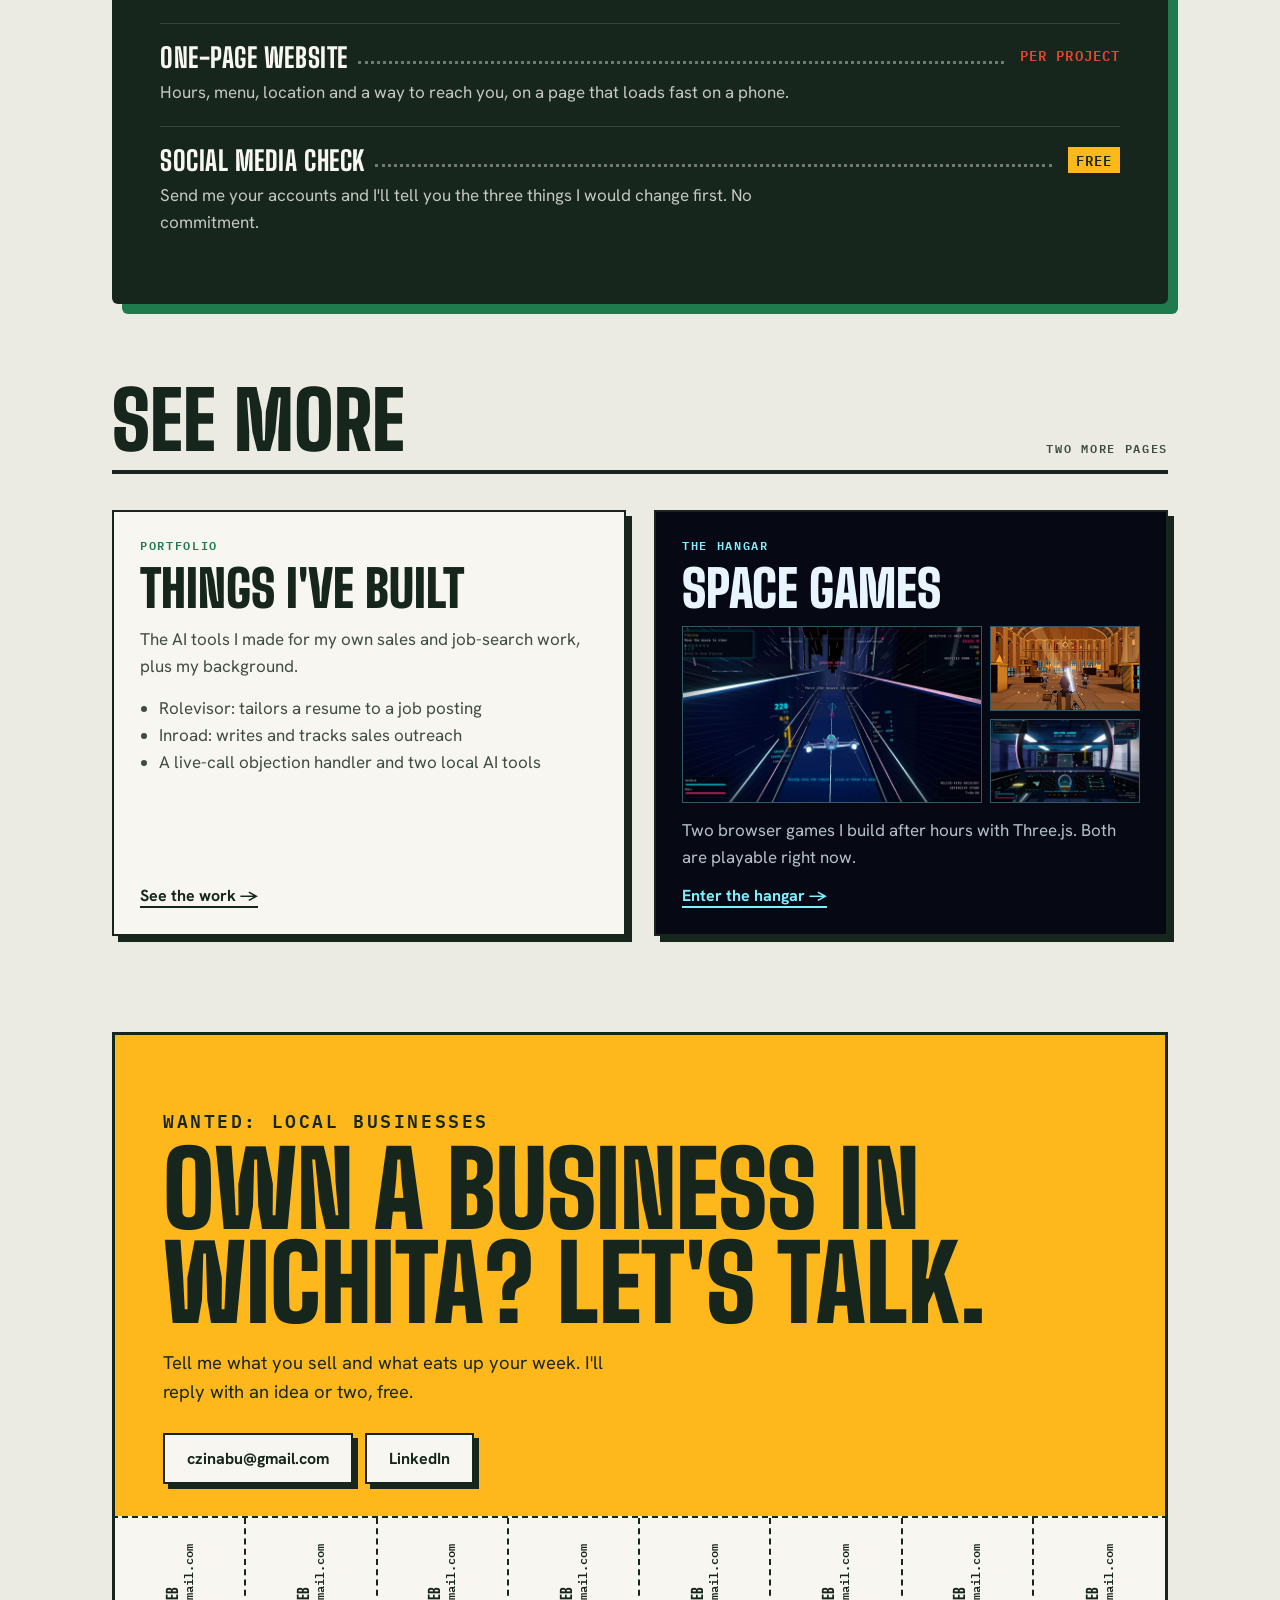
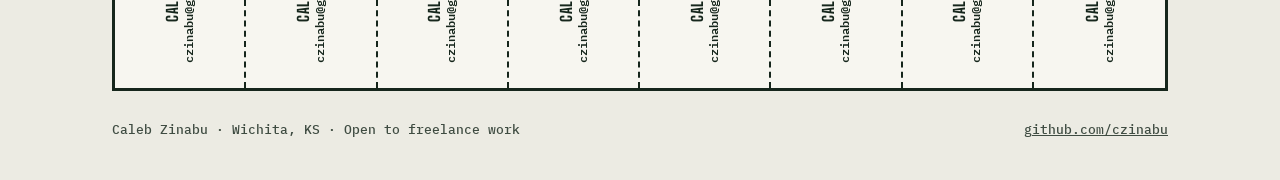
==== commit ab6c9636: "Split the site into Home, Work and Games pages with game screenshots Co-Authored-By: Claude Opus 5.5" ====
--- a/index.html
+++ b/index.html
@@ -8,207 +8,14 @@
 <meta name="description" content="Caleb Zinabu, Wichita, KS. Short-form video for local restaurants, plus small AI tools and websites for small businesses.">
 <link rel="preconnect" href="https://fonts.googleapis.com">
 <link rel="preconnect" href="https://fonts.gstatic.com" crossorigin>
-<link rel="stylesheet" href="https://fonts.googleapis.com/css2?family=Big+Shoulders+Display:wght@700;800;900&family=Hanken+Grotesk:wght@400;500;600;700&family=IBM+Plex+Mono:wght@500;600&family=Chakra+Petch:wght@600;700&display=swap">
-<style>
-/* Layout: a riso-printed community-board flyer. Newsprint paper, green-black ink, sunflower gold, prairie green and brick red overprints.
-   Hero = poster headline + a fan of 9:16 video cards. Services = a restaurant menu board. Contact = tear-off flyer tabs.
-   Deliberately single-theme: the paper look stays the same in light and dark, with every color set explicitly. */
-:root{
-  --paper:#ecebe3; --paper-2:#f7f6f0; --ink:#16261c; --ink-soft:#3f4c42;
-  --a1:#ffb81c; --a2:#1f7a4d; --a3:#e8472b; --on-a2:#ffffff; --reel:#111111;
-  --display:"Big Shoulders Display", Impact, "Arial Narrow", sans-serif;
-  --body:"Hanken Grotesk", system-ui, -apple-system, "Segoe UI", sans-serif;
-  --mono:"IBM Plex Mono", ui-monospace, Menlo, monospace;
-  color-scheme:light;
-}
-
-*{box-sizing:border-box}
-html{background:var(--paper)}
-body{margin:0;background:var(--paper);color:var(--ink);font:400 1.0625rem/1.6 var(--body);-webkit-font-smoothing:antialiased;overflow-x:hidden}
-body::after{content:"";position:fixed;inset:0;pointer-events:none;z-index:50;opacity:.22;mix-blend-mode:multiply;
-  background-image:url("data:image/svg+xml;utf8,<svg xmlns='http://www.w3.org/2000/svg' width='160' height='160'><filter id='n'><feTurbulence type='fractalNoise' baseFrequency='.9' numOctaves='2' stitchTiles='stitch'/><feColorMatrix values='0 0 0 0 0  0 0 0 0 0  0 0 0 0 0  0 0 0 .55 0'/></filter><rect width='100%' height='100%' filter='url(%23n)'/></svg>")}
-a{color:inherit}
-a:focus-visible,button:focus-visible{outline:3px solid var(--a2);outline-offset:3px}
-.wrap{max-width:68rem;margin:0 auto;padding-left:max(16px,env(safe-area-inset-left,0px));padding-right:max(16px,env(safe-area-inset-right,0px))}
-h1,h2,h3{margin:0;font-family:var(--display);text-transform:uppercase;line-height:.9;text-wrap:balance}
-p{margin:0}
-.label{font:600 .75rem/1.2 var(--mono);text-transform:uppercase;letter-spacing:.14em}
-/* overprint: a pink copy of the text sits offset behind black ink */
-.over{position:relative;display:inline-block}
-.over::before{content:attr(data-t);position:absolute;left:.05em;top:.05em;white-space:nowrap;color:var(--a1);z-index:-1;mix-blend-mode:multiply}
-
-/* top strip + ticker */
-.strip{background:var(--ink);color:var(--paper-2)}
-.strip .wrap{display:flex;justify-content:space-between;align-items:center;gap:12px;padding-block:10px;flex-wrap:wrap}
-.strip a{text-decoration:none}
-.strip nav{display:flex;gap:18px;flex-wrap:wrap}
-.strip nav a:hover{color:var(--a3)}
-.ticker{background:var(--a3);border-block:2px solid var(--ink);overflow:hidden;white-space:nowrap}
-.ticker .track{display:inline-flex;gap:40px;padding-block:8px;font:600 .82rem/1 var(--mono);text-transform:uppercase;letter-spacing:.1em}
-.ticker .track span::before{content:"▶ ";color:var(--a1)}
-@media (prefers-reduced-motion:no-preference){.ticker .track{animation:tick 38s linear infinite}@keyframes tick{to{transform:translateX(-50%)}}}
-
-/* hero */
-.hero{padding-block:48px 72px;position:relative;isolation:isolate}
-.hero .grid{display:grid;grid-template-columns:minmax(0,1.15fr) minmax(0,1fr);gap:40px;align-items:center}
-.hero h1{font-size:clamp(4.2rem,12vw,9.5rem);font-weight:900;letter-spacing:-.005em}
-.hero h1 .sm{display:block;font-size:.42em;font-weight:800;letter-spacing:.01em;margin-bottom:.12em}
-.hero h1 .blue{color:var(--a2)}
-.hero .lede{margin-top:24px;max-width:44ch;font-size:1.15rem;color:var(--ink-soft)}
-.hero .lede b{color:var(--ink);background:var(--a3);padding:0 .2em}
-.cta{display:flex;gap:12px;flex-wrap:wrap;margin-top:28px}
-.btn{display:inline-flex;align-items:center;padding:13px 22px;font:700 1rem var(--body);text-decoration:none;border:2.5px solid var(--ink);background:var(--paper-2);color:var(--ink);box-shadow:5px 5px 0 var(--ink);cursor:pointer}
-.btn.pink{background:var(--a1);color:var(--ink)}
-@media (prefers-reduced-motion:no-preference){.btn{transition:transform .12s,box-shadow .12s}.btn:hover{transform:translate(-2px,-2px);box-shadow:7px 7px 0 var(--ink)}.btn:active{transform:translate(3px,3px);box-shadow:2px 2px 0 var(--ink)}}
-
-/* fan of 9:16 video cards */
-.reels{position:relative;height:clamp(340px,42vw,460px);max-width:100%}
-.reel{position:absolute;width:clamp(150px,19vw,210px);aspect-ratio:9/16;border:3px solid var(--ink);border-radius:18px;background:var(--reel);color:#fff;overflow:hidden;box-shadow:8px 8px 0 rgba(17,17,17,.9);display:flex;flex-direction:column;justify-content:flex-end;padding:14px}
-.reel::before{content:"";position:absolute;inset:0;z-index:0}
-.reel>*{position:relative;z-index:1}
-.reel .views{font:900 clamp(2.2rem,4vw,3rem)/.9 var(--display);display:flex;align-items:center;gap:6px}
-.reel .views::before{content:"";width:0;height:0;border-left:16px solid #fff;border-top:10px solid transparent;border-bottom:10px solid transparent}
-.reel .cap{font:500 .78rem/1.35 var(--body);margin-top:8px;opacity:.92}
-.reel .tag{position:absolute;top:12px;left:12px;font:600 .66rem/1 var(--mono);letter-spacing:.1em;text-transform:uppercase;background:#fff;color:var(--ink);padding:5px 7px;border-radius:4px}
-.r1{left:0;top:40px;transform:rotate(-7deg)}
-.r1::before{background:radial-gradient(circle at 30% 25%,var(--a1),transparent 60%),linear-gradient(160deg,color-mix(in srgb,var(--a1) 22%,#111),#111)}
-.r2{left:30%;top:0;transform:rotate(2deg);z-index:2}
-.r2::before{background:radial-gradient(circle at 70% 30%,var(--a2),transparent 60%),linear-gradient(200deg,color-mix(in srgb,var(--a2) 22%,#111),#111)}
-.r3{left:60%;top:56px;transform:rotate(9deg)}
-.r3::before{background:radial-gradient(circle at 40% 30%,var(--a3),transparent 55%),linear-gradient(170deg,color-mix(in srgb,var(--a3) 22%,#111),#111)}
-.sticker{position:absolute;right:-6px;bottom:-14px;z-index:5;width:132px;height:132px;border-radius:50%;background:var(--a3);border:3px solid var(--ink);display:grid;place-items:center;text-align:center;transform:rotate(-12deg);font:900 1.9rem/.85 var(--display);text-transform:uppercase;box-shadow:4px 4px 0 var(--ink)}
-.sticker small{display:block;font:600 .62rem/1.2 var(--mono);letter-spacing:.06em;margin-top:6px}
-
-/* section heads */
-.sec{padding-block:72px}
-.sec-head{display:flex;align-items:flex-end;justify-content:space-between;gap:16px;flex-wrap:wrap;margin-bottom:36px;border-bottom:4px solid var(--ink);padding-bottom:14px}
-.sec-head h2{font-size:clamp(2.8rem,7vw,5rem);font-weight:900}
-.sec-head .label{color:var(--ink-soft)}
-
-/* menu board */
-.board{background:var(--ink);color:var(--paper-2);border-radius:6px;padding:clamp(24px,4vw,48px);box-shadow:10px 10px 0 var(--a2);position:relative}
-.board .title{display:flex;justify-content:space-between;align-items:baseline;gap:12px;flex-wrap:wrap;border-bottom:2px dashed color-mix(in srgb,var(--paper-2) 35%,transparent);padding-bottom:16px;margin-bottom:8px}
-.board .title h3{font-size:clamp(1.8rem,4vw,2.6rem);color:var(--a3)}
-.board .title .label{color:color-mix(in srgb,var(--paper-2) 65%,transparent)}
-.item{display:grid;grid-template-columns:minmax(0,1fr) auto;gap:6px 16px;padding-block:20px;border-bottom:1px solid color-mix(in srgb,var(--paper-2) 15%,transparent)}
-.item:last-child{border-bottom:0}
-.item h4{margin:0;font:800 clamp(1.35rem,2.6vw,1.7rem)/1.05 var(--display);text-transform:uppercase;letter-spacing:.02em;display:flex;align-items:baseline;gap:10px;min-width:0}
-.item h4::after{content:"";flex:1;border-bottom:3px dotted color-mix(in srgb,var(--paper-2) 40%,transparent);transform:translateY(-4px);min-width:24px}
-.item .price{font:600 .85rem/1.6 var(--mono);text-transform:uppercase;letter-spacing:.08em;color:var(--a3);align-self:baseline}
-.item .price.free{color:var(--ink);background:var(--a1);padding:2px 8px}
-.item p{grid-column:1/-1;color:color-mix(in srgb,var(--paper-2) 78%,transparent);max-width:68ch}
-.item.special h4{color:var(--a1)}
-.item .chef{display:inline-block;font:600 .66rem/1 var(--mono);letter-spacing:.12em;text-transform:uppercase;background:var(--a1);color:var(--ink);padding:5px 7px;margin-bottom:8px}
-
-/* projects as pinned cards */
-.pins{display:grid;grid-template-columns:repeat(2,minmax(0,1fr));gap:36px 32px}
-.card{background:var(--paper-2);border:2.5px solid var(--ink);padding:26px 24px 22px;position:relative;display:flex;flex-direction:column;gap:12px;min-width:0;box-shadow:6px 6px 0 var(--ink)}
-.card:nth-child(4n+1){transform:rotate(-.8deg)}
-.card:nth-child(4n+2){transform:rotate(.7deg)}
-.card:nth-child(4n+3){transform:rotate(.5deg)}
-.card:nth-child(4n+4){transform:rotate(-.6deg)}
-.card::before{content:"";position:absolute;top:-13px;left:50%;width:84px;height:24px;transform:translateX(-50%) rotate(-3deg);background:color-mix(in srgb,var(--a3) 85%,transparent);border:1px solid rgba(17,17,17,.15)}
-.card .kind{align-self:flex-start;font:600 .7rem/1 var(--mono);letter-spacing:.12em;text-transform:uppercase;padding:6px 8px;border:2px solid var(--ink)}
-.card .kind.k-sales{background:var(--a2);color:var(--on-a2);border-color:var(--a2)}
-.card .kind.k-ai{background:var(--ink);color:var(--paper-2)}
-.card .kind.k-game{background:var(--a1)}
-.card .kind.k-job{background:var(--a3)}
-.card h3{font-size:clamp(2rem,3.6vw,2.6rem);font-weight:900}
-.card p{color:var(--ink-soft)}
-.stack{font:500 .78rem/1.5 var(--mono);color:var(--ink-soft)}
-.card .acts{display:flex;gap:12px;flex-wrap:wrap;margin-top:auto;padding-top:6px}
-.card .acts a{font:700 .92rem var(--body);text-decoration:none;border-bottom:2.5px solid var(--ink)}
-.card .acts a.play{background:var(--a1);border:2.5px solid var(--ink);padding:6px 14px;box-shadow:3px 3px 0 var(--ink)}
-.card .acts a.play::before{content:"▶ "}
-.card .acts a:hover{color:var(--a2);border-color:var(--a2)}
-.card .acts a.play:hover{color:var(--ink);border-color:var(--ink);background:var(--a3)}
-.card.wide{grid-column:1/-1}
-
-
-/* hangar: the one sci-fi room in the flyer. Fixed deep-space colors in every palette. */
-.hangar{--space:#060914;--hud:#7ef0ff;--hud-dim:rgba(126,240,255,.45);--star:#e8f4ff;position:relative;isolation:isolate;background:radial-gradient(ellipse at 80% 0%,#16204a 0%,transparent 55%),radial-gradient(ellipse at 0% 100%,#2a0f3a 0%,transparent 50%),var(--space);color:var(--star);padding-block:88px;margin-block:24px;overflow:hidden;border-block:3px solid var(--ink)}
-.hangar .stars{position:absolute;inset:0;width:100%;height:100%;z-index:-1}
-.hud-label{font:600 .74rem/1.2 "Chakra Petch",var(--mono);letter-spacing:.18em;text-transform:uppercase;color:var(--hud)}
-.hud-head{max-width:60ch;display:flex;flex-direction:column;gap:12px;margin-bottom:40px}
-.hangar h2{font:700 clamp(2.8rem,7vw,5rem)/.95 "Chakra Petch",var(--display);text-transform:uppercase;letter-spacing:.04em;color:#fff;text-shadow:0 0 24px rgba(126,240,255,.35)}
-.hud-sub{color:rgba(232,244,255,.78);font-size:1.08rem}
-.bays{display:grid;grid-template-columns:repeat(2,minmax(0,1fr));gap:28px}
-.bay{position:relative;padding:26px;background:rgba(10,16,36,.72);border:1px solid var(--hud-dim);display:flex;flex-direction:column;gap:14px;min-width:0;backdrop-filter:blur(2px)}
-.bay::before,.bay::after{content:"";position:absolute;width:18px;height:18px;border-color:var(--hud);border-style:solid}
-.bay::before{top:8px;left:8px;border-width:2px 0 0 2px}
-.bay::after{bottom:8px;right:8px;border-width:0 2px 2px 0}
-.bay-top{display:flex;justify-content:space-between;gap:12px;flex-wrap:wrap}
-.status{font:600 .7rem/1.2 "Chakra Petch",var(--mono);letter-spacing:.14em;text-transform:uppercase;color:rgba(232,244,255,.6);display:inline-flex;align-items:center;gap:8px}
-.status::before{content:"";width:8px;height:8px;border-radius:50%;background:rgba(232,244,255,.4)}
-.status.on{color:#8dffb5}.status.on::before{background:#3dff8a;box-shadow:0 0 10px #3dff8a}
-.bay h3{font:700 clamp(2rem,3.6vw,2.6rem)/1 "Chakra Petch",var(--display);text-transform:uppercase;letter-spacing:.03em;color:#fff}
-.bay p{color:rgba(232,244,255,.78)}
-.spec{display:grid;grid-template-columns:repeat(3,minmax(0,1fr));gap:1px;margin:0;background:var(--hud-dim);border:1px solid var(--hud-dim)}
-.spec div{background:#0a1024;padding:10px 12px;min-width:0}
-.spec dt{font:600 .62rem/1.2 "Chakra Petch",var(--mono);letter-spacing:.16em;text-transform:uppercase;color:var(--hud)}
-.spec dd{margin:4px 0 0;font:600 .95rem/1.2 var(--mono);color:#fff;font-variant-numeric:tabular-nums}
-.bay-acts{display:flex;gap:16px;flex-wrap:wrap;align-items:center;margin-top:auto;padding-top:4px}
-.bay-acts a{font:600 .85rem/1 "Chakra Petch",var(--mono);letter-spacing:.14em;text-transform:uppercase;text-decoration:none;color:var(--hud);border-bottom:1px solid var(--hud-dim);padding-bottom:4px}
-.bay-acts a.launch{color:#060914;background:var(--hud);border:0;padding:12px 18px;box-shadow:0 0 18px rgba(126,240,255,.45)}
-.bay-acts a.launch::before{content:"\25B2  "}
-.bay-acts a:hover{color:#fff}.bay-acts a.launch:hover{background:#fff;color:#060914}
-@media (max-width:860px){.bays{grid-template-columns:minmax(0,1fr)}}
-
-/* about */
-.about{display:grid;grid-template-columns:minmax(0,1.2fr) minmax(0,1fr);gap:48px;align-items:start}
-.about .txt p{font-size:1.12rem;max-width:58ch}
-.about .txt p+p{margin-top:16px}
-.jobs{list-style:none;margin:0;padding:0;border-top:2.5px solid var(--ink)}
-.jobs li{display:flex;justify-content:space-between;gap:12px;padding-block:12px;border-bottom:1px solid color-mix(in srgb,var(--ink) 25%,transparent);flex-wrap:wrap}
-.jobs b{font:800 1.25rem/1.1 var(--display);text-transform:uppercase;letter-spacing:.02em}
-.jobs span{font:500 .8rem/1.6 var(--mono);color:var(--ink-soft)}
-.kit{margin-top:24px;font:500 .82rem/1.9 var(--mono);color:var(--ink-soft)}
-.kit b{color:var(--ink);font-weight:600}
-
-/* contact flyer with tear-off tabs */
-.flyer-sec{padding-block:24px 0}
-.flyer{background:var(--a1);border:3px solid var(--ink);border-bottom:0;padding:clamp(28px,5vw,56px) clamp(20px,4vw,48px) 32px;position:relative}
-.flyer h2{font-size:clamp(3rem,9vw,6.5rem);font-weight:900}
-.flyer p{font-size:1.15rem;margin-top:18px;max-width:46ch}
-.flyer .row{display:flex;gap:12px;flex-wrap:wrap;align-items:center;margin-top:26px}
-.flyer .row .btn{background:var(--paper-2)}
-#copied{font:600 .85rem var(--mono)}
-.tabs{display:grid;grid-template-columns:repeat(8,minmax(0,1fr));border:3px solid var(--ink);border-top:2px dashed var(--ink);background:var(--paper-2)}
-.tab{appearance:none;border:0;border-right:2px dashed var(--ink);background:transparent;padding:14px 4px;height:170px;cursor:pointer;color:var(--ink);display:flex;align-items:center;justify-content:center}
-.tab:last-child{border-right:0}
-.tab span{writing-mode:vertical-rl;transform:rotate(180deg);font:600 .78rem/1.2 var(--mono);white-space:nowrap}
-.tab span b{display:block;font:800 .95rem/1.1 var(--display);text-transform:uppercase;letter-spacing:.04em}
-.tab:hover{background:var(--a3)}
-@media (prefers-reduced-motion:no-preference){.tab{transition:transform .15s}.tab:hover{transform:rotate(2deg) translateY(4px)}}
-footer.base{padding-block:28px 40px;font:500 .82rem/1.6 var(--mono);color:var(--ink-soft)}
-footer.base .wrap{display:flex;justify-content:space-between;gap:12px;flex-wrap:wrap}
-
-@media (max-width:860px){
-  .hero .grid{grid-template-columns:minmax(0,1fr)}
-  .reels{height:380px;max-width:440px;margin-inline:auto;width:100%}
-  .pins{grid-template-columns:minmax(0,1fr)}
-  .about{grid-template-columns:minmax(0,1fr);gap:32px}
-  .tabs{grid-template-columns:repeat(4,minmax(0,1fr))}
-  .tab:nth-child(n+5){display:none}
-  .tab:nth-child(4){border-right:0}
-}
-@media (max-width:520px){
-  .strip nav{display:none}
-  .reel{width:136px;padding:10px}
-  .reel .cap{display:none}
-  .sticker{width:108px;height:108px;font-size:1.5rem;right:0}
-  .r2{left:27%}.r3{left:54%}
-}
-</style>
+<link rel="stylesheet" href="https://fonts.googleapis.com/css2?family=Big+Shoulders+Display:wght@700;800;900&family=Hanken+Grotesk:wght@400;500;600;700&family=IBM+Plex+Mono:wght@500;600&display=swap">
+<link rel="stylesheet" href="style.css">
 </head>
 <body>
-
 <div class="strip">
   <div class="wrap">
-    <a href="#top" class="label">Caleb Zinabu · Wichita, KS</a>
-    <nav class="label" aria-label="Sections">
-      <a href="#menu">Services</a><a href="#work">Work</a><a href="#games">Games</a><a href="#about">About</a><a href="#contact">Contact</a>
-    </nav>
+    <a href="index.html" class="label">Caleb Zinabu · Wichita, KS</a>
+    <nav class="label" aria-label="Pages"><a href="index.html" aria-current="page">Home</a><a href="work.html">Work</a><a href="games.html">Games</a><a href="index.html#contact">Contact</a></nav>
   </div>
 </div>
 <div class="ticker" aria-hidden="true">
@@ -226,7 +33,7 @@
         <p class="lede">For a year I ran social media for a Wichita restaurant. Our short videos starring the staff, regulars and owner pulled <b>7.8M+ views</b>. I also build small AI tools and websites that take busywork off an owner's plate.</p>
         <div class="cta">
           <a class="btn pink" href="#contact">Talk about your business</a>
-          <a class="btn" href="#work">See what I've built</a>
+          <a class="btn" href="work.html">See what I've built</a>
         </div>
       </div>
       <div class="reels" aria-label="Top videos by public view count">
@@ -237,6 +44,7 @@
       </div>
     </div>
   </section>
+
 
   <section class="sec" id="menu" style="padding-top:24px">
     <div class="wrap">
@@ -268,86 +76,25 @@
     </div>
   </section>
 
-  <section class="sec" id="work">
+
+  <section class="sec" id="more" style="padding-top:8px">
     <div class="wrap">
-      <div class="sec-head"><h2>Things I've built</h2><p class="label">Claude or a free local model · Your data stays yours</p></div>
-      <div class="pins">
-        <article class="card">
-          <span class="kind k-job">Job search</span>
-          <h3>Rolevisor</h3>
-          <p>Reads your resume and a job posting, then rewrites the resume for that job. You get a match score, the skills you have and are missing, and a list of what changed and why.</p>
-          <p class="stack">Next.js · TypeScript · Claude API · Ollama / LM Studio</p>
-          <div class="acts"><a class="play" href="https://rolevisor.vercel.app">Try it live</a><a href="https://github.com/czinabu/rolevisor">Code</a></div>
-        </article>
-        <article class="card">
-          <span class="kind k-sales">Sales</span>
-          <h3>Inroad</h3>
-          <p>Drafts first-touch outreach for one prospect: a LinkedIn note, a cold email and a phone opener, tuned to their industry. It tracks every follow-up and shows who's due today.</p>
-          <p class="stack">JavaScript · Node.js · Claude API · Ollama / LM Studio</p>
-          <div class="acts"><a href="https://github.com/czinabu/inroad-outreach">Code</a></div>
-        </article>
-        <article class="card">
-          <span class="kind k-sales">Sales</span>
-          <h3>Objection handler</h3>
-          <p>A one-screen helper for live sales calls. Type a word the prospect said, like "price" or "busy", and the rebuttal and close appear. It logs which lines win and works offline.</p>
-          <p class="stack">JavaScript · HTML · Works offline</p>
-          <div class="acts"><a href="https://github.com/czinabu/sdr-objection-handler">Code</a></div>
-        </article>
-        <article class="card">
-          <span class="kind k-ai">Local AI</span>
-          <h3>Doc generator + refactor dashboard</h3>
-          <p>Two self-hosted tools that write documentation for Python code and suggest cleaner versions of it, using a model on your own machine so the code never leaves it.</p>
-          <p class="stack">Python · FastAPI · Ollama</p>
-          <div class="acts"><a href="https://github.com/czinabu/code-documentation-generator">Doc generator code</a><a href="https://github.com/czinabu/local-refactor-dashboard">Refactor code</a></div>
-        </article>
-      </div>
-    </div>
-  </section>
-
-  <section class="hangar" id="games" aria-labelledby="hangar-h">
-    <canvas class="stars" aria-hidden="true"></canvas>
-    <div class="wrap">
-      <div class="hud-head">
-        <p class="hud-label">// Off-hours log · Sector Wichita</p>
-        <h2 id="hangar-h">The hangar</h2>
-        <p class="hud-sub">Sci-fi is my favorite thing, so after work I build space games in the browser with Three.js. No asset files: every ship, sound and song is generated in code.</p>
-      </div>
-      <div class="bays">
-        <article class="bay">
-          <div class="bay-top"><span class="hud-label">Bay 01</span><span class="status on">Online · Playable</span></div>
-          <h3>Power Trip</h3>
-          <p>A third-person action game with online co-op, plus a Windows desktop app that updates itself.</p>
-          <dl class="spec"><div><dt>Engine</dt><dd>Three.js</dd></div><div><dt>Mode</dt><dd>Co-op</dd></div><div><dt>Ships to</dt><dd>Web + Windows</dd></div></dl>
-          <div class="bay-acts"><a class="launch" href="https://sw-power-trip.vercel.app">Launch</a><a href="https://github.com/czinabu/power-trip">Source</a></div>
-        </article>
-        <article class="bay">
-          <div class="bay-top"><span class="hud-label">Bay 02</span><span class="status on">Online · Playable</span></div>
-          <h3>Neon Trench</h3>
-          <p>A cyberpunk trench-run flight game with a five-mission campaign, three unlockable ships and an upgrade workshop.</p>
-          <dl class="spec"><div><dt>Engine</dt><dd>Three.js</dd></div><div><dt>Missions</dt><dd>5</dd></div><div><dt>Ships</dt><dd>3</dd></div></dl>
-          <div class="bay-acts"><a class="launch" href="https://neon-trench.vercel.app/">Launch</a><a href="https://github.com/czinabu/neon-trench">Source</a></div>
-        </article>
-      </div>
-    </div>
-  </section>
-
-  <section class="sec" id="about" style="padding-top:24px">
-    <div class="wrap">
-      <div class="sec-head"><h2>About me</h2><p class="label">Sales and support by day · Builder by habit</p></div>
-      <div class="about">
-        <div class="txt">
-          <p>I've spent the last few years talking to customers all day, so I know what a busy owner needs to hear and how to keep things simple.</p>
-          <p>I studied computer science and engineering at the University of Kansas and Wichita State, and I run my own home lab for AI tools. When something at work is repetitive, I build a tool for it.</p>
-        </div>
-        <div>
-          <ul class="jobs">
-            <li><b>Sunrun</b><span>Sales development rep</span></li>
-            <li><b>Wichita restaurant</b><span>Social media, 1 year</span></li>
-            <li><b>Fidelity Bank</b><span>Senior contact center banker</span></li>
-            <li><b>KU Robotics</b><span>PR executive</span></li>
-          </ul>
-          <p class="kit"><b>Tools:</b> Claude · Claude Code · Ollama · Qwen · JavaScript · TypeScript · Python · FastAPI · Three.js · Docker · Linux · Tailscale · Salesforce · HubSpot · TikTok · Instagram · Facebook</p>
-        </div>
+      <div class="sec-head"><h2>See more</h2><p class="label">Two more pages</p></div>
+      <div class="doors">
+        <a class="door" href="work.html">
+          <span class="lab">Portfolio</span>
+          <h3>Things I've built</h3>
+          <p>The AI tools I made for my own sales and job-search work, plus my background.</p>
+          <ul><li>Rolevisor: tailors a resume to a job posting</li><li>Inroad: writes and tracks sales outreach</li><li>A live-call objection handler and two local AI tools</li></ul>
+          <span class="go">See the work →</span>
+        </a>
+        <a class="door dark" href="games.html">
+          <span class="lab">The hangar</span>
+          <h3>Space games</h3>
+          <div class="shots"><img src="img/nt-trench.jpg" alt="Neon Trench: flying down a glowing trench" loading="lazy"><img src="img/pt-archive.jpg" alt="Power Trip: a fight in a golden archive hall" loading="lazy"><img src="img/nt-cockpit.jpg" alt="Neon Trench: the cockpit during a carrier launch" loading="lazy"></div>
+          <p>Two browser games I build after hours with Three.js. Both are playable right now.</p>
+          <span class="go">Enter the hangar →</span>
+        </a>
       </div>
     </div>
   </section>
@@ -395,21 +142,5 @@
   });
 })();
 </script>
-
-
-<script>
-(function(){
-  var c=document.querySelector('.hangar .stars'); if(!c||!c.getContext) return;
-  var x=c.getContext('2d'),stars=[],w,h,dpr=Math.min(window.devicePixelRatio||1,2);
-  var still=window.matchMedia&&matchMedia('(prefers-reduced-motion: reduce)').matches;
-  function size(){var r=c.getBoundingClientRect();w=r.width;h=r.height;c.width=w*dpr;c.height=h*dpr;x.setTransform(dpr,0,0,dpr,0,0);
-    stars=[];var n=Math.round(w*h/2600);for(var i=0;i<n;i++)stars.push({x:Math.random()*w,y:Math.random()*h,z:Math.random()*0.9+0.1});}
-  function draw(){x.clearRect(0,0,w,h);for(var i=0;i<stars.length;i++){var s=stars[i];
-    if(!still){s.x-=s.z*0.25;if(s.x<0){s.x=w;s.y=Math.random()*h;}}
-    x.globalAlpha=0.25+s.z*0.75;x.fillStyle='#e8f4ff';x.fillRect(s.x,s.y,s.z*1.8,s.z*1.8);}
-    if(!still)requestAnimationFrame(draw);}
-  size();draw();window.addEventListener('resize',function(){size();if(still)draw();});
-})();
-</script>
 </body>
 </html>
--- a/style.css
+++ b/style.css
@@ -0,0 +1,214 @@
+/* Layout: a riso-printed community-board flyer. Newsprint paper, green-black ink, sunflower gold, prairie green and brick red overprints.
+   Hero = poster headline + a fan of 9:16 video cards. Services = a restaurant menu board. Contact = tear-off flyer tabs.
+   Deliberately single-theme: the paper look stays the same in light and dark, with every color set explicitly. */
+:root{
+  --paper:#ecebe3; --paper-2:#f7f6f0; --ink:#16261c; --ink-soft:#3f4c42;
+  --a1:#ffb81c; --a2:#1f7a4d; --a3:#e8472b; --on-a2:#ffffff; --reel:#111111;
+  --display:"Big Shoulders Display", Impact, "Arial Narrow", sans-serif;
+  --body:"Hanken Grotesk", system-ui, -apple-system, "Segoe UI", sans-serif;
+  --mono:"IBM Plex Mono", ui-monospace, Menlo, monospace;
+  color-scheme:light;
+}
+
+*{box-sizing:border-box}
+html{background:var(--paper)}
+body{margin:0;background:var(--paper);color:var(--ink);font:400 1.0625rem/1.6 var(--body);-webkit-font-smoothing:antialiased;overflow-x:hidden}
+body::after{content:"";position:fixed;inset:0;pointer-events:none;z-index:50;opacity:.22;mix-blend-mode:multiply;
+  background-image:url("data:image/svg+xml;utf8,<svg xmlns='http://www.w3.org/2000/svg' width='160' height='160'><filter id='n'><feTurbulence type='fractalNoise' baseFrequency='.9' numOctaves='2' stitchTiles='stitch'/><feColorMatrix values='0 0 0 0 0  0 0 0 0 0  0 0 0 0 0  0 0 0 .55 0'/></filter><rect width='100%' height='100%' filter='url(%23n)'/></svg>")}
+a{color:inherit}
+a:focus-visible,button:focus-visible{outline:3px solid var(--a2);outline-offset:3px}
+.wrap{max-width:68rem;margin:0 auto;padding-left:max(16px,env(safe-area-inset-left,0px));padding-right:max(16px,env(safe-area-inset-right,0px))}
+h1,h2,h3{margin:0;font-family:var(--display);text-transform:uppercase;line-height:.9;text-wrap:balance}
+p{margin:0}
+.label{font:600 .75rem/1.2 var(--mono);text-transform:uppercase;letter-spacing:.14em}
+/* overprint: a pink copy of the text sits offset behind black ink */
+.over{position:relative;display:inline-block}
+.over::before{content:attr(data-t);position:absolute;left:.05em;top:.05em;white-space:nowrap;color:var(--a1);z-index:-1;mix-blend-mode:multiply}
+
+/* top strip + ticker */
+.strip{background:var(--ink);color:var(--paper-2)}
+.strip .wrap{display:flex;justify-content:space-between;align-items:center;gap:12px;padding-block:10px;flex-wrap:wrap}
+.strip a{text-decoration:none}
+.strip nav{display:flex;gap:18px;flex-wrap:wrap}
+.strip nav a:hover{color:var(--a3)}
+.ticker{background:var(--a3);border-block:2px solid var(--ink);overflow:hidden;white-space:nowrap}
+.ticker .track{display:inline-flex;gap:40px;padding-block:8px;font:600 .82rem/1 var(--mono);text-transform:uppercase;letter-spacing:.1em}
+.ticker .track span::before{content:"▶ ";color:var(--a1)}
+@media (prefers-reduced-motion:no-preference){.ticker .track{animation:tick 38s linear infinite}@keyframes tick{to{transform:translateX(-50%)}}}
+
+/* hero */
+.hero{padding-block:48px 72px;position:relative;isolation:isolate}
+.hero .grid{display:grid;grid-template-columns:minmax(0,1.15fr) minmax(0,1fr);gap:40px;align-items:center}
+.hero h1{font-size:clamp(4.2rem,12vw,9.5rem);font-weight:900;letter-spacing:-.005em}
+.hero h1 .sm{display:block;font-size:.42em;font-weight:800;letter-spacing:.01em;margin-bottom:.12em}
+.hero h1 .blue{color:var(--a2)}
+.hero .lede{margin-top:24px;max-width:44ch;font-size:1.15rem;color:var(--ink-soft)}
+.hero .lede b{color:var(--ink);background:var(--a3);padding:0 .2em}
+.cta{display:flex;gap:12px;flex-wrap:wrap;margin-top:28px}
+.btn{display:inline-flex;align-items:center;padding:13px 22px;font:700 1rem var(--body);text-decoration:none;border:2.5px solid var(--ink);background:var(--paper-2);color:var(--ink);box-shadow:5px 5px 0 var(--ink);cursor:pointer}
+.btn.pink{background:var(--a1);color:var(--ink)}
+@media (prefers-reduced-motion:no-preference){.btn{transition:transform .12s,box-shadow .12s}.btn:hover{transform:translate(-2px,-2px);box-shadow:7px 7px 0 var(--ink)}.btn:active{transform:translate(3px,3px);box-shadow:2px 2px 0 var(--ink)}}
+
+/* fan of 9:16 video cards */
+.reels{position:relative;height:clamp(340px,42vw,460px);max-width:100%}
+.reel{position:absolute;width:clamp(150px,19vw,210px);aspect-ratio:9/16;border:3px solid var(--ink);border-radius:18px;background:var(--reel);color:#fff;overflow:hidden;box-shadow:8px 8px 0 rgba(17,17,17,.9);display:flex;flex-direction:column;justify-content:flex-end;padding:14px}
+.reel::before{content:"";position:absolute;inset:0;z-index:0}
+.reel>*{position:relative;z-index:1}
+.reel .views{font:900 clamp(2.2rem,4vw,3rem)/.9 var(--display);display:flex;align-items:center;gap:6px}
+.reel .views::before{content:"";width:0;height:0;border-left:16px solid #fff;border-top:10px solid transparent;border-bottom:10px solid transparent}
+.reel .cap{font:500 .78rem/1.35 var(--body);margin-top:8px;opacity:.92}
+.reel .tag{position:absolute;top:12px;left:12px;font:600 .66rem/1 var(--mono);letter-spacing:.1em;text-transform:uppercase;background:#fff;color:var(--ink);padding:5px 7px;border-radius:4px}
+.r1{left:0;top:40px;transform:rotate(-7deg)}
+.r1::before{background:radial-gradient(circle at 30% 25%,var(--a1),transparent 60%),linear-gradient(160deg,color-mix(in srgb,var(--a1) 22%,#111),#111)}
+.r2{left:30%;top:0;transform:rotate(2deg);z-index:2}
+.r2::before{background:radial-gradient(circle at 70% 30%,var(--a2),transparent 60%),linear-gradient(200deg,color-mix(in srgb,var(--a2) 22%,#111),#111)}
+.r3{left:60%;top:56px;transform:rotate(9deg)}
+.r3::before{background:radial-gradient(circle at 40% 30%,var(--a3),transparent 55%),linear-gradient(170deg,color-mix(in srgb,var(--a3) 22%,#111),#111)}
+.sticker{position:absolute;right:-6px;bottom:-14px;z-index:5;width:132px;height:132px;border-radius:50%;background:var(--a3);border:3px solid var(--ink);display:grid;place-items:center;text-align:center;transform:rotate(-12deg);font:900 1.9rem/.85 var(--display);text-transform:uppercase;box-shadow:4px 4px 0 var(--ink)}
+.sticker small{display:block;font:600 .62rem/1.2 var(--mono);letter-spacing:.06em;margin-top:6px}
+
+/* section heads */
+.sec{padding-block:72px}
+.sec-head{display:flex;align-items:flex-end;justify-content:space-between;gap:16px;flex-wrap:wrap;margin-bottom:36px;border-bottom:4px solid var(--ink);padding-bottom:14px}
+.sec-head h2{font-size:clamp(2.8rem,7vw,5rem);font-weight:900}
+.sec-head .label{color:var(--ink-soft)}
+
+/* menu board */
+.board{background:var(--ink);color:var(--paper-2);border-radius:6px;padding:clamp(24px,4vw,48px);box-shadow:10px 10px 0 var(--a2);position:relative}
+.board .title{display:flex;justify-content:space-between;align-items:baseline;gap:12px;flex-wrap:wrap;border-bottom:2px dashed color-mix(in srgb,var(--paper-2) 35%,transparent);padding-bottom:16px;margin-bottom:8px}
+.board .title h3{font-size:clamp(1.8rem,4vw,2.6rem);color:var(--a3)}
+.board .title .label{color:color-mix(in srgb,var(--paper-2) 65%,transparent)}
+.item{display:grid;grid-template-columns:minmax(0,1fr) auto;gap:6px 16px;padding-block:20px;border-bottom:1px solid color-mix(in srgb,var(--paper-2) 15%,transparent)}
+.item:last-child{border-bottom:0}
+.item h4{margin:0;font:800 clamp(1.35rem,2.6vw,1.7rem)/1.05 var(--display);text-transform:uppercase;letter-spacing:.02em;display:flex;align-items:baseline;gap:10px;min-width:0}
+.item h4::after{content:"";flex:1;border-bottom:3px dotted color-mix(in srgb,var(--paper-2) 40%,transparent);transform:translateY(-4px);min-width:24px}
+.item .price{font:600 .85rem/1.6 var(--mono);text-transform:uppercase;letter-spacing:.08em;color:var(--a3);align-self:baseline}
+.item .price.free{color:var(--ink);background:var(--a1);padding:2px 8px}
+.item p{grid-column:1/-1;color:color-mix(in srgb,var(--paper-2) 78%,transparent);max-width:68ch}
+.item.special h4{color:var(--a1)}
+.item .chef{display:inline-block;font:600 .66rem/1 var(--mono);letter-spacing:.12em;text-transform:uppercase;background:var(--a1);color:var(--ink);padding:5px 7px;margin-bottom:8px}
+
+/* projects as pinned cards */
+.pins{display:grid;grid-template-columns:repeat(2,minmax(0,1fr));gap:36px 32px}
+.card{background:var(--paper-2);border:2.5px solid var(--ink);padding:26px 24px 22px;position:relative;display:flex;flex-direction:column;gap:12px;min-width:0;box-shadow:6px 6px 0 var(--ink)}
+.card:nth-child(4n+1){transform:rotate(-.8deg)}
+.card:nth-child(4n+2){transform:rotate(.7deg)}
+.card:nth-child(4n+3){transform:rotate(.5deg)}
+.card:nth-child(4n+4){transform:rotate(-.6deg)}
+.card::before{content:"";position:absolute;top:-13px;left:50%;width:84px;height:24px;transform:translateX(-50%) rotate(-3deg);background:color-mix(in srgb,var(--a3) 85%,transparent);border:1px solid rgba(17,17,17,.15)}
+.card .kind{align-self:flex-start;font:600 .7rem/1 var(--mono);letter-spacing:.12em;text-transform:uppercase;padding:6px 8px;border:2px solid var(--ink)}
+.card .kind.k-sales{background:var(--a2);color:var(--on-a2);border-color:var(--a2)}
+.card .kind.k-ai{background:var(--ink);color:var(--paper-2)}
+.card .kind.k-game{background:var(--a1)}
+.card .kind.k-job{background:var(--a3)}
+.card h3{font-size:clamp(2rem,3.6vw,2.6rem);font-weight:900}
+.card p{color:var(--ink-soft)}
+.stack{font:500 .78rem/1.5 var(--mono);color:var(--ink-soft)}
+.card .acts{display:flex;gap:12px;flex-wrap:wrap;margin-top:auto;padding-top:6px}
+.card .acts a{font:700 .92rem var(--body);text-decoration:none;border-bottom:2.5px solid var(--ink)}
+.card .acts a.play{background:var(--a1);border:2.5px solid var(--ink);padding:6px 14px;box-shadow:3px 3px 0 var(--ink)}
+.card .acts a.play::before{content:"▶ "}
+.card .acts a:hover{color:var(--a2);border-color:var(--a2)}
+.card .acts a.play:hover{color:var(--ink);border-color:var(--ink);background:var(--a3)}
+.card.wide{grid-column:1/-1}
+
+
+/* hangar: the one sci-fi room in the flyer. Fixed deep-space colors in every palette. */
+.hangar{--space:#060914;--hud:#7ef0ff;--hud-dim:rgba(126,240,255,.45);--star:#e8f4ff;position:relative;isolation:isolate;background:radial-gradient(ellipse at 80% 0%,#16204a 0%,transparent 55%),radial-gradient(ellipse at 0% 100%,#2a0f3a 0%,transparent 50%),var(--space);color:var(--star);padding-block:88px;margin-block:24px;overflow:hidden;border-block:3px solid var(--ink)}
+.hangar .stars{position:absolute;inset:0;width:100%;height:100%;z-index:-1}
+.hud-label{font:600 .74rem/1.2 "Chakra Petch",var(--mono);letter-spacing:.18em;text-transform:uppercase;color:var(--hud)}
+.hud-head{max-width:60ch;display:flex;flex-direction:column;gap:12px;margin-bottom:40px}
+.hangar h2{font:700 clamp(2.8rem,7vw,5rem)/.95 "Chakra Petch",var(--display);text-transform:uppercase;letter-spacing:.04em;color:#fff;text-shadow:0 0 24px rgba(126,240,255,.35)}
+.hud-sub{color:rgba(232,244,255,.78);font-size:1.08rem}
+.bays{display:grid;grid-template-columns:repeat(2,minmax(0,1fr));gap:28px}
+.bay{position:relative;padding:26px;background:rgba(10,16,36,.72);border:1px solid var(--hud-dim);display:flex;flex-direction:column;gap:14px;min-width:0;backdrop-filter:blur(2px)}
+.bay::before,.bay::after{content:"";position:absolute;width:18px;height:18px;border-color:var(--hud);border-style:solid}
+.bay::before{top:8px;left:8px;border-width:2px 0 0 2px}
+.bay::after{bottom:8px;right:8px;border-width:0 2px 2px 0}
+.bay-top{display:flex;justify-content:space-between;gap:12px;flex-wrap:wrap}
+.status{font:600 .7rem/1.2 "Chakra Petch",var(--mono);letter-spacing:.14em;text-transform:uppercase;color:rgba(232,244,255,.6);display:inline-flex;align-items:center;gap:8px}
+.status::before{content:"";width:8px;height:8px;border-radius:50%;background:rgba(232,244,255,.4)}
+.status.on{color:#8dffb5}.status.on::before{background:#3dff8a;box-shadow:0 0 10px #3dff8a}
+.bay h3{font:700 clamp(2rem,3.6vw,2.6rem)/1 "Chakra Petch",var(--display);text-transform:uppercase;letter-spacing:.03em;color:#fff}
+.bay p{color:rgba(232,244,255,.78)}
+.spec{display:grid;grid-template-columns:repeat(3,minmax(0,1fr));gap:1px;margin:0;background:var(--hud-dim);border:1px solid var(--hud-dim)}
+.spec div{background:#0a1024;padding:10px 12px;min-width:0}
+.spec dt{font:600 .62rem/1.2 "Chakra Petch",var(--mono);letter-spacing:.16em;text-transform:uppercase;color:var(--hud)}
+.spec dd{margin:4px 0 0;font:600 .95rem/1.2 var(--mono);color:#fff;font-variant-numeric:tabular-nums}
+.bay-acts{display:flex;gap:16px;flex-wrap:wrap;align-items:center;margin-top:auto;padding-top:4px}
+.bay-acts a{font:600 .85rem/1 "Chakra Petch",var(--mono);letter-spacing:.14em;text-transform:uppercase;text-decoration:none;color:var(--hud);border-bottom:1px solid var(--hud-dim);padding-bottom:4px}
+.bay-acts a.launch{color:#060914;background:var(--hud);border:0;padding:12px 18px;box-shadow:0 0 18px rgba(126,240,255,.45)}
+.bay-acts a.launch::before{content:"\25B2  "}
+.bay-acts a:hover{color:#fff}.bay-acts a.launch:hover{background:#fff;color:#060914}
+@media (max-width:860px){.bays{grid-template-columns:minmax(0,1fr)}}
+
+/* about */
+.about{display:grid;grid-template-columns:minmax(0,1.2fr) minmax(0,1fr);gap:48px;align-items:start}
+.about .txt p{font-size:1.12rem;max-width:58ch}
+.about .txt p+p{margin-top:16px}
+.jobs{list-style:none;margin:0;padding:0;border-top:2.5px solid var(--ink)}
+.jobs li{display:flex;justify-content:space-between;gap:12px;padding-block:12px;border-bottom:1px solid color-mix(in srgb,var(--ink) 25%,transparent);flex-wrap:wrap}
+.jobs b{font:800 1.25rem/1.1 var(--display);text-transform:uppercase;letter-spacing:.02em}
+.jobs span{font:500 .8rem/1.6 var(--mono);color:var(--ink-soft)}
+.kit{margin-top:24px;font:500 .82rem/1.9 var(--mono);color:var(--ink-soft)}
+.kit b{color:var(--ink);font-weight:600}
+
+/* contact flyer with tear-off tabs */
+.flyer-sec{padding-block:24px 0}
+.flyer{background:var(--a1);border:3px solid var(--ink);border-bottom:0;padding:clamp(28px,5vw,56px) clamp(20px,4vw,48px) 32px;position:relative}
+.flyer h2{font-size:clamp(3rem,9vw,6.5rem);font-weight:900}
+.flyer p{font-size:1.15rem;margin-top:18px;max-width:46ch}
+.flyer .row{display:flex;gap:12px;flex-wrap:wrap;align-items:center;margin-top:26px}
+.flyer .row .btn{background:var(--paper-2)}
+#copied{font:600 .85rem var(--mono)}
+.tabs{display:grid;grid-template-columns:repeat(8,minmax(0,1fr));border:3px solid var(--ink);border-top:2px dashed var(--ink);background:var(--paper-2)}
+.tab{appearance:none;border:0;border-right:2px dashed var(--ink);background:transparent;padding:14px 4px;height:170px;cursor:pointer;color:var(--ink);display:flex;align-items:center;justify-content:center}
+.tab:last-child{border-right:0}
+.tab span{writing-mode:vertical-rl;transform:rotate(180deg);font:600 .78rem/1.2 var(--mono);white-space:nowrap}
+.tab span b{display:block;font:800 .95rem/1.1 var(--display);text-transform:uppercase;letter-spacing:.04em}
+.tab:hover{background:var(--a3)}
+@media (prefers-reduced-motion:no-preference){.tab{transition:transform .15s}.tab:hover{transform:rotate(2deg) translateY(4px)}}
+footer.base{padding-block:28px 40px;font:500 .82rem/1.6 var(--mono);color:var(--ink-soft)}
+footer.base .wrap{display:flex;justify-content:space-between;gap:12px;flex-wrap:wrap}
+
+@media (max-width:860px){
+  .hero .grid{grid-template-columns:minmax(0,1fr)}
+  .reels{height:380px;max-width:440px;margin-inline:auto;width:100%}
+  .pins{grid-template-columns:minmax(0,1fr)}
+  .about{grid-template-columns:minmax(0,1fr);gap:32px}
+  .tabs{grid-template-columns:repeat(4,minmax(0,1fr))}
+  .tab:nth-child(n+5){display:none}
+  .tab:nth-child(4){border-right:0}
+}
+@media (max-width:520px){
+  .strip nav{display:none}
+  .reel{width:136px;padding:10px}
+  .reel .cap{display:none}
+  .sticker{width:108px;height:108px;font-size:1.5rem;right:0}
+  .r2{left:27%}.r3{left:54%}
+}
+
+/* page header for inner pages */
+.pagehead{padding-block:56px 8px}
+.pagehead h1{font-size:clamp(3.4rem,10vw,7rem);font-weight:900}
+.pagehead p{margin-top:18px;max-width:56ch;font-size:1.15rem;color:var(--ink-soft)}
+.strip nav a[aria-current="page"]{color:var(--a3);text-decoration:underline;text-underline-offset:4px}
+/* doors: the two ways into the rest of the site */
+.doors{display:grid;grid-template-columns:repeat(2,minmax(0,1fr));gap:28px}
+.door{display:flex;flex-direction:column;gap:14px;text-decoration:none;color:var(--ink);background:var(--paper-2);border:2.5px solid var(--ink);box-shadow:6px 6px 0 var(--ink);padding:26px;min-width:0}
+.door h3{font-size:clamp(2.2rem,4.4vw,3.2rem);font-weight:900}
+.door p{color:var(--ink-soft)}
+.door .go{margin-top:auto;font:700 1rem var(--body);border-bottom:2.5px solid currentColor;align-self:flex-start}
+.door ul{margin:0;padding-left:1.1em;color:var(--ink-soft)}
+.door.dark{background:#060914;color:#e8f4ff;border-color:var(--ink)}
+.door.dark p,.door.dark ul{color:rgba(232,244,255,.78)}
+.door.dark .lab{color:#7ef0ff}
+.door .lab{font:600 .74rem/1.2 var(--mono);letter-spacing:.14em;text-transform:uppercase;color:var(--a2)}
+.door.dark .go{color:#7ef0ff}
+.door .shots{display:grid;grid-template-columns:2fr 1fr;gap:8px}
+.door .shots img{width:100%;aspect-ratio:16/9;object-fit:cover;display:block;border:1px solid rgba(126,240,255,.35)}
+.door .shots img:first-child{grid-row:span 2;height:100%;aspect-ratio:auto}
+@media (prefers-reduced-motion:no-preference){.door{transition:transform .12s,box-shadow .12s}.door:hover{transform:translate(-2px,-2px);box-shadow:8px 8px 0 var(--ink)}}
+.mini-cta{display:flex;justify-content:space-between;align-items:center;gap:20px;flex-wrap:wrap;background:var(--a1);border:2.5px solid var(--ink);box-shadow:6px 6px 0 var(--ink);padding:28px}
+.mini-cta h2{font-size:clamp(2rem,5vw,3rem);font-weight:900}
+@media (max-width:860px){.doors{grid-template-columns:minmax(0,1fr)}}
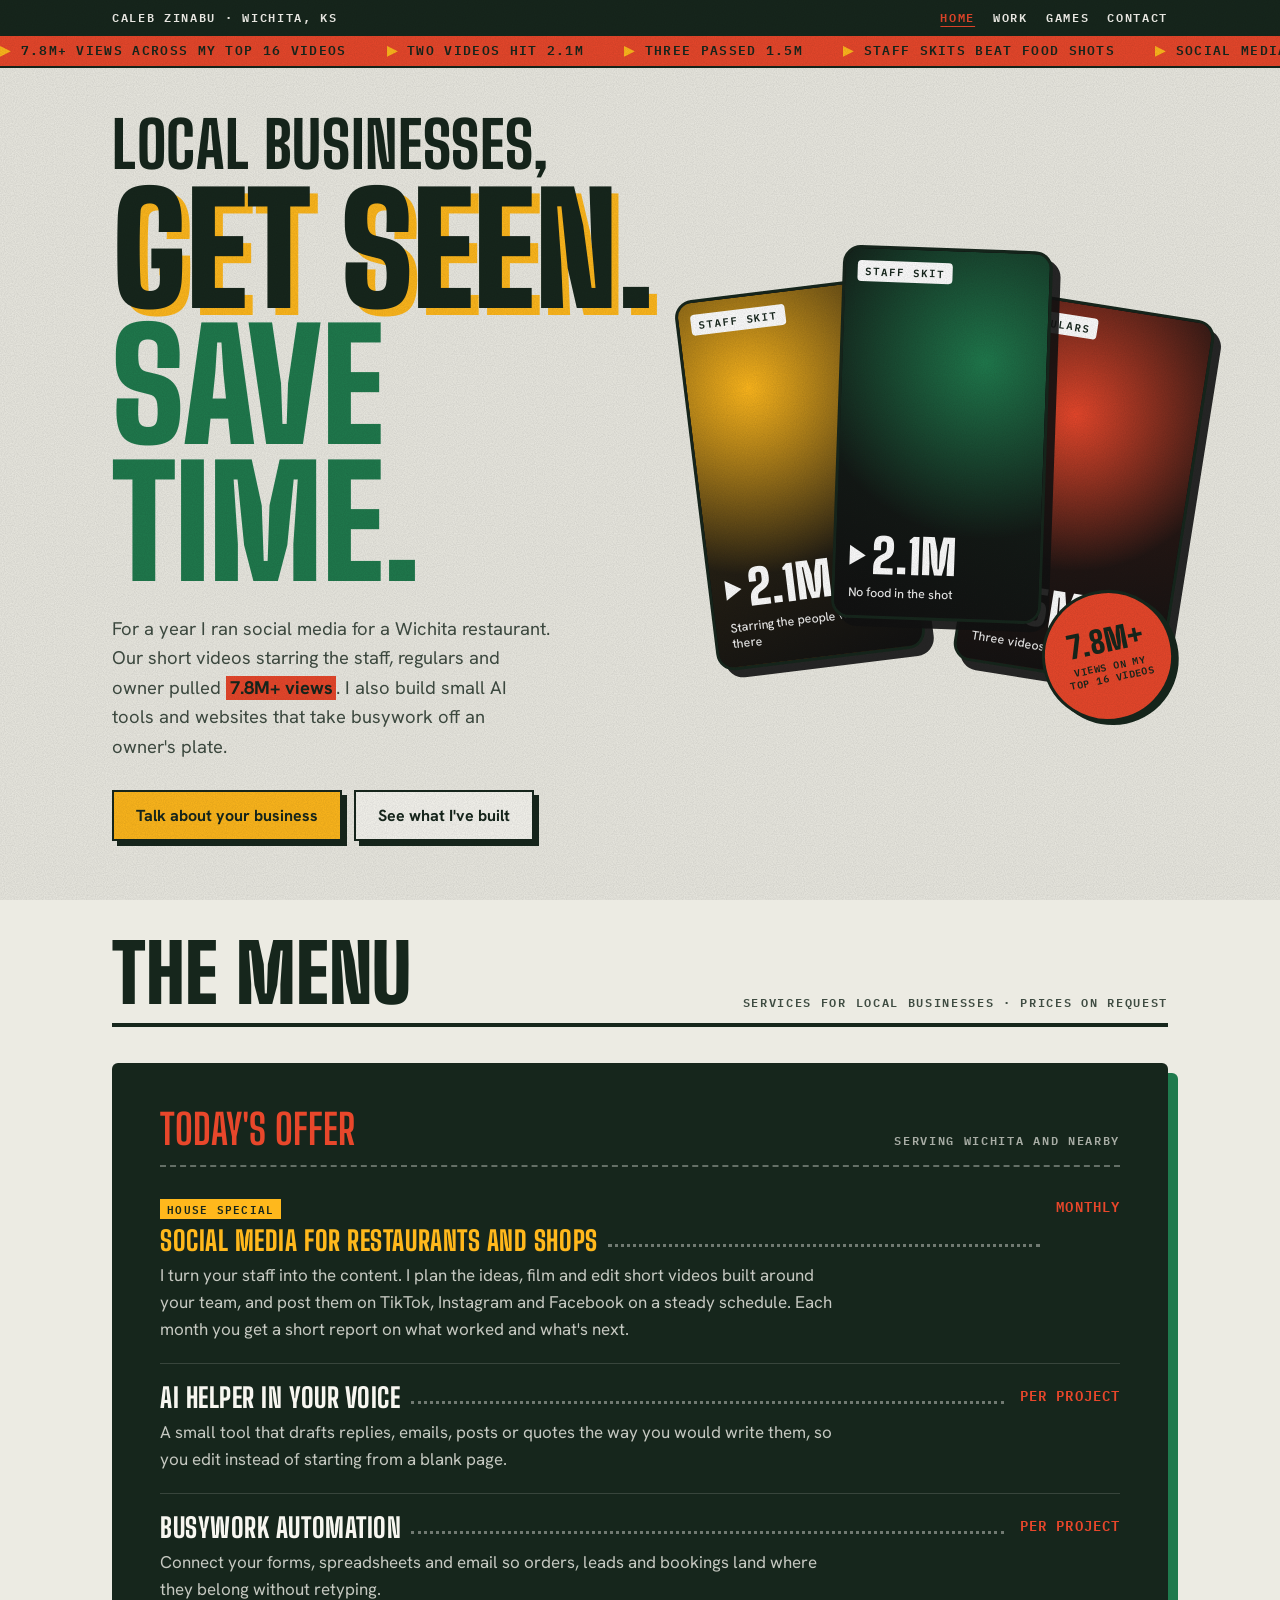
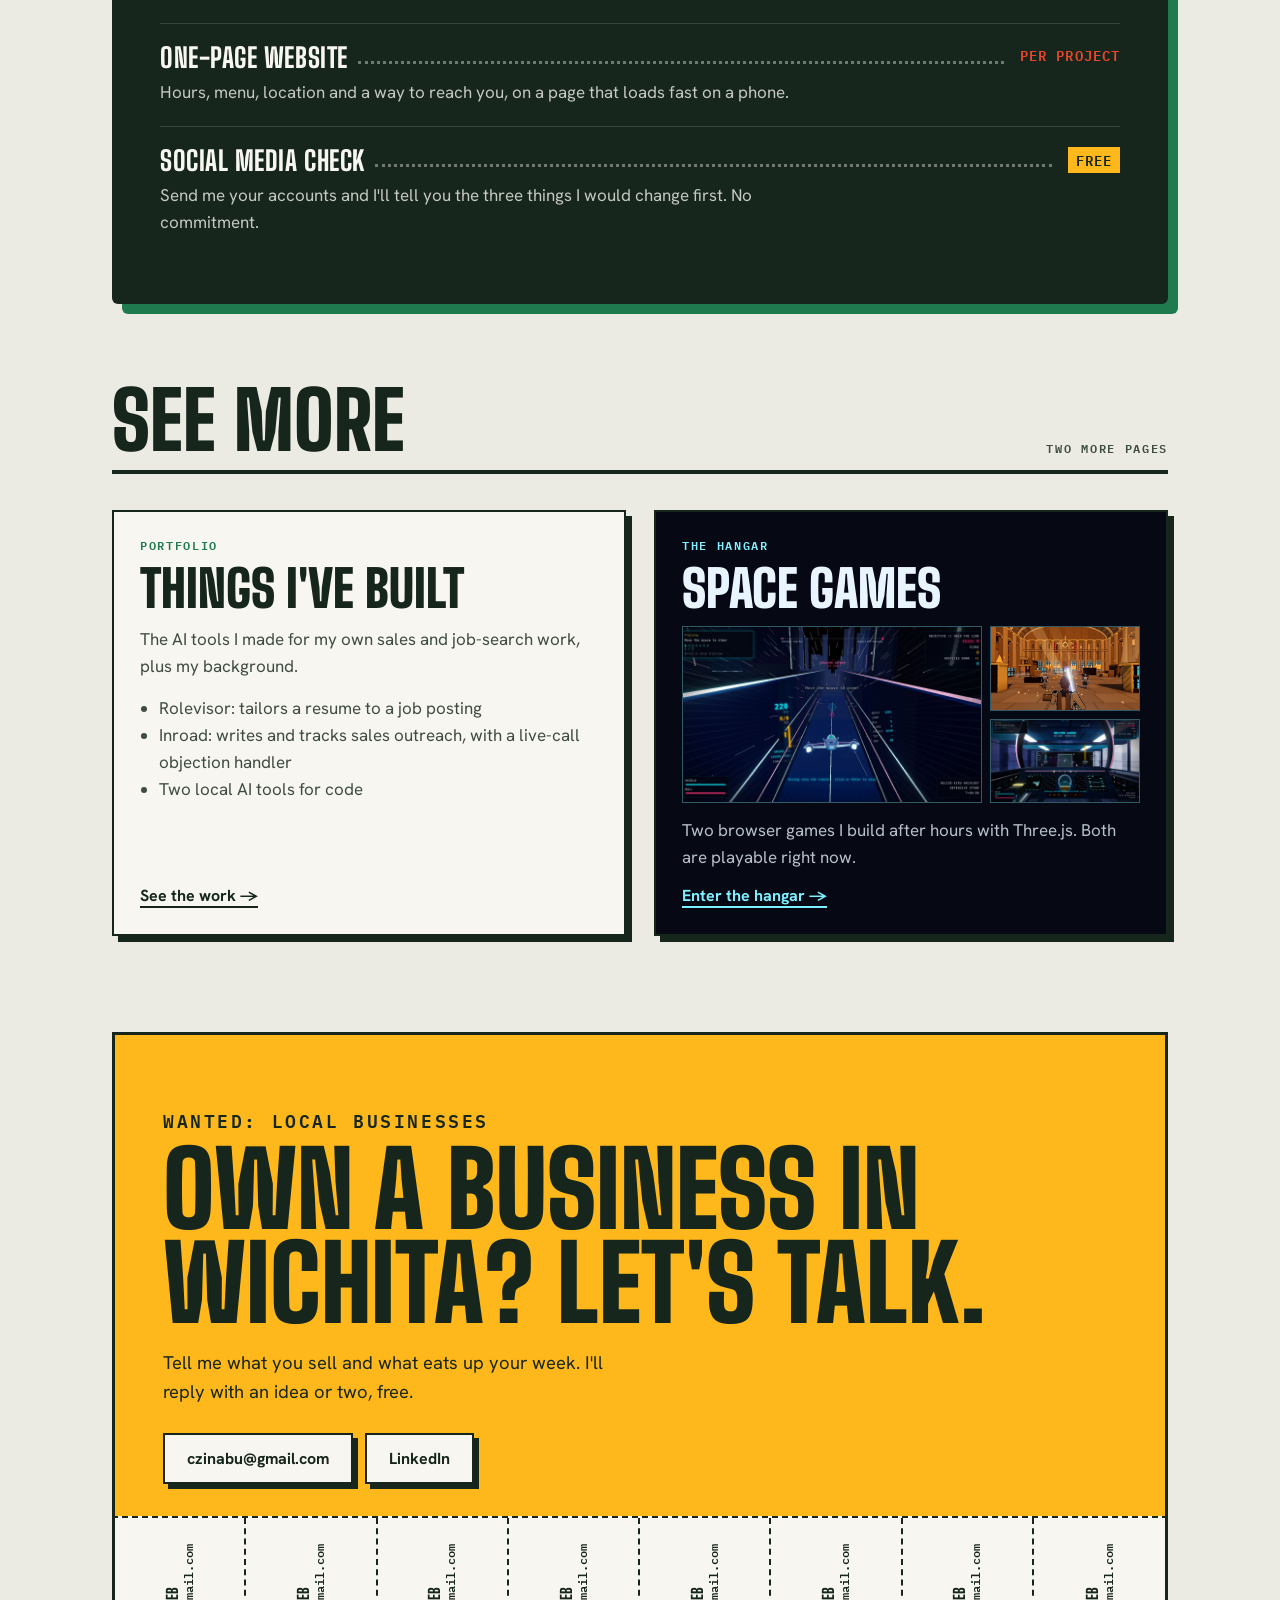
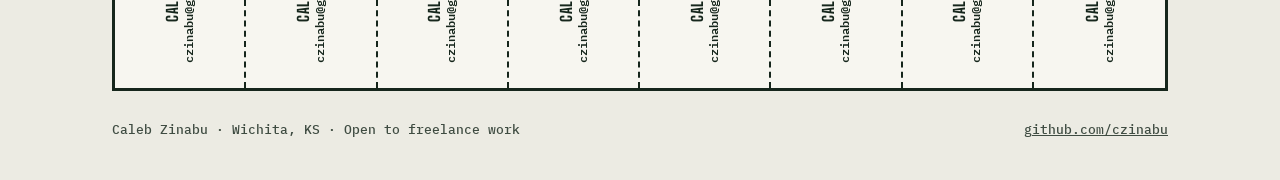
==== commit 8ea4b91a: "Fold objection handler into Inroad and fix Power Trip link Co-Authored-By: Claude Opus 5.5 <noreply@" ====
--- a/index.html
+++ b/index.html
@@ -85,7 +85,7 @@
           <span class="lab">Portfolio</span>
           <h3>Things I've built</h3>
           <p>The AI tools I made for my own sales and job-search work, plus my background.</p>
-          <ul><li>Rolevisor: tailors a resume to a job posting</li><li>Inroad: writes and tracks sales outreach</li><li>A live-call objection handler and two local AI tools</li></ul>
+          <ul><li>Rolevisor: tailors a resume to a job posting</li><li>Inroad: writes and tracks sales outreach, with a live-call objection handler</li><li>Two local AI tools for code</li></ul>
           <span class="go">See the work →</span>
         </a>
         <a class="door dark" href="games.html">
--- a/style.css
+++ b/style.css
@@ -212,3 +212,19 @@
 .mini-cta{display:flex;justify-content:space-between;align-items:center;gap:20px;flex-wrap:wrap;background:var(--a1);border:2.5px solid var(--ink);box-shadow:6px 6px 0 var(--ink);padding:28px}
 .mini-cta h2{font-size:clamp(2rem,5vw,3rem);font-weight:900}
 @media (max-width:860px){.doors{grid-template-columns:minmax(0,1fr)}}
+
+/* career section on the Work page */
+.kpis{display:grid;grid-template-columns:repeat(4,minmax(0,1fr));gap:0;border:2.5px solid var(--ink);background:var(--paper-2);box-shadow:6px 6px 0 var(--ink)}
+.kpis div{padding:22px;border-right:2px dashed var(--ink);min-width:0}
+.kpis div:last-child{border-right:0}
+.kpis b{display:block;font:900 clamp(2.6rem,5vw,3.6rem)/.9 var(--display);font-variant-numeric:tabular-nums}
+.kpis span{display:block;margin-top:10px;font-size:.92rem;color:var(--ink-soft)}
+.timeline{list-style:none;margin:40px 0 0;padding:0;border-top:2.5px solid var(--ink)}
+.timeline li{display:grid;grid-template-columns:11rem minmax(0,1fr);gap:8px 28px;padding-block:20px;border-bottom:1px solid color-mix(in srgb,var(--ink) 25%,transparent)}
+.timeline .when{font:600 .8rem/1.6 var(--mono);color:var(--ink-soft);padding-top:4px}
+.timeline h3{font-size:clamp(1.4rem,2.6vw,1.8rem);font-weight:800}
+.timeline li p:not(.when){color:var(--ink-soft);margin-top:6px;max-width:66ch}
+.skills{display:grid;grid-template-columns:repeat(3,minmax(0,1fr));gap:24px;margin-top:36px}
+.skills .label{color:var(--a2);margin-bottom:8px}
+.skills p:not(.label){color:var(--ink-soft);font-size:.98rem}
+@media (max-width:860px){.kpis{grid-template-columns:repeat(2,minmax(0,1fr))}.kpis div:nth-child(2){border-right:0}.kpis div:nth-child(-n+2){border-bottom:2px dashed var(--ink)}.timeline li{grid-template-columns:minmax(0,1fr)}.skills{grid-template-columns:minmax(0,1fr)}}
